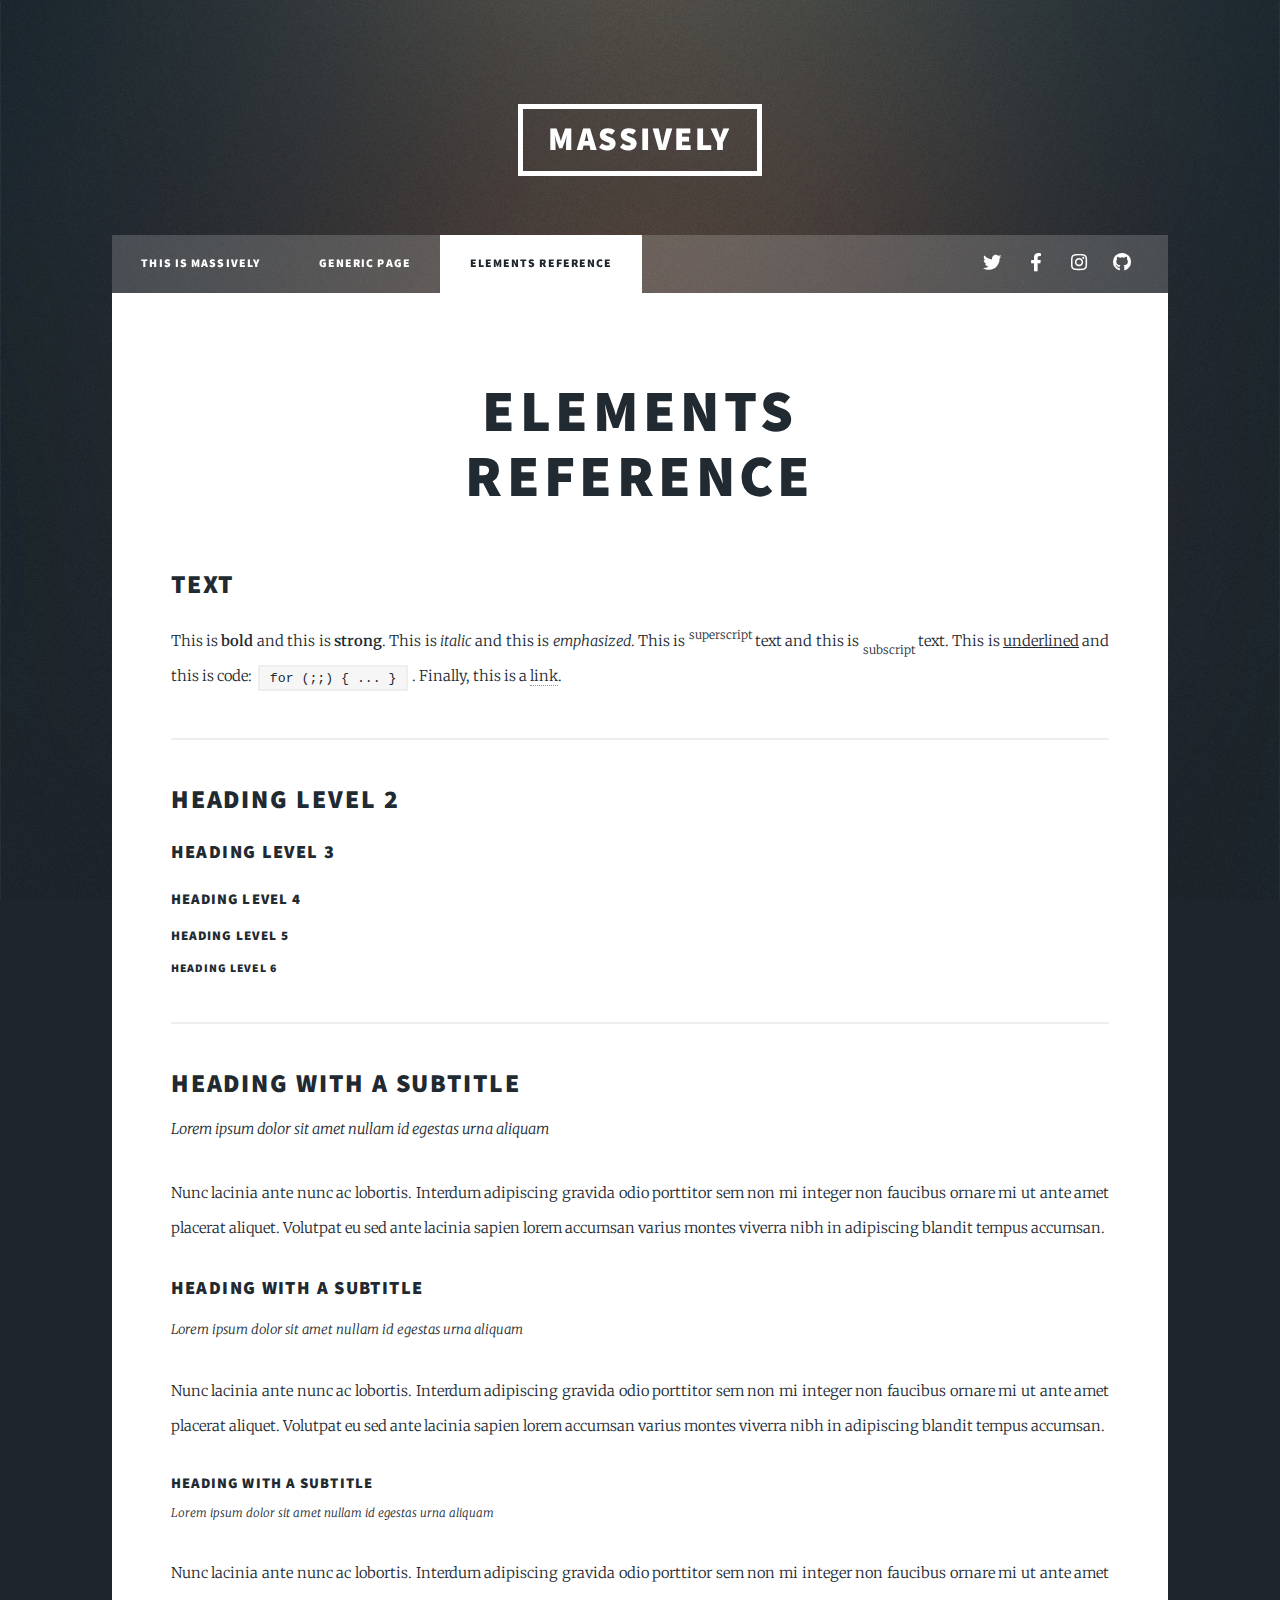
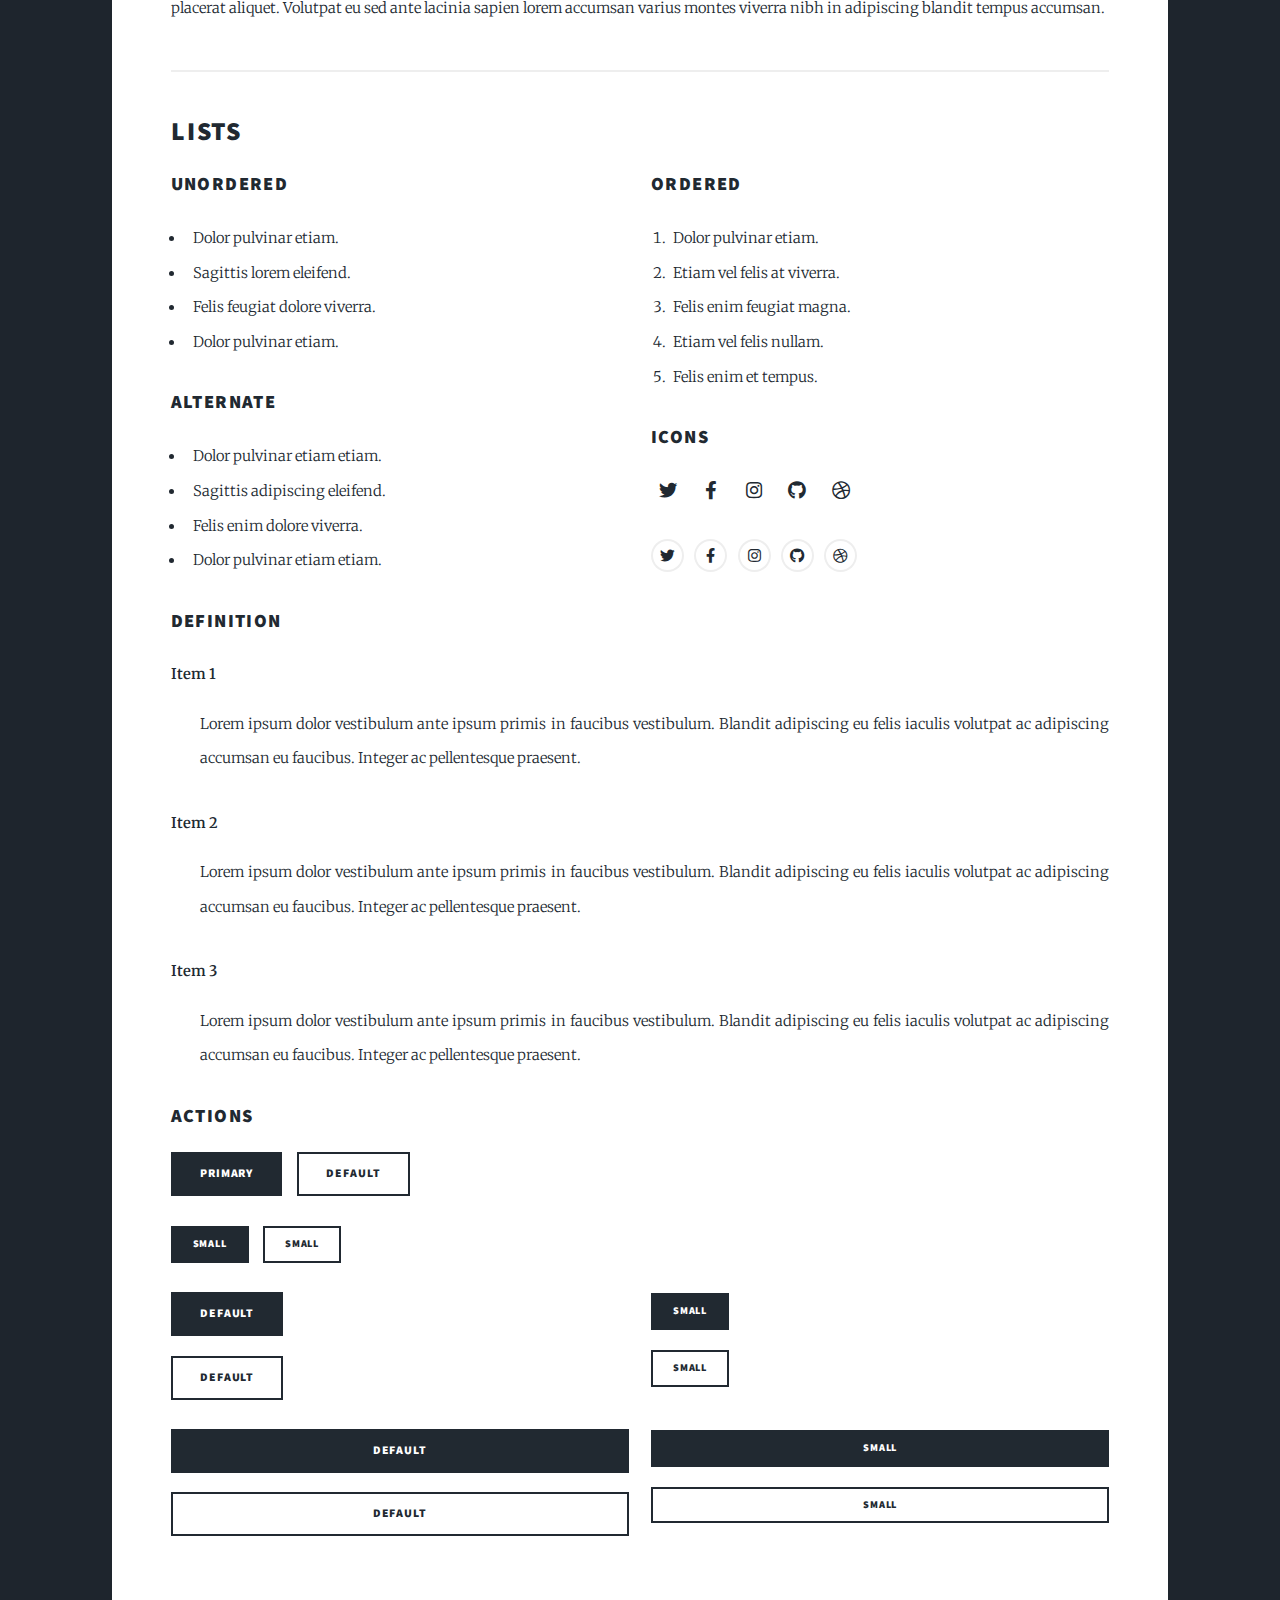
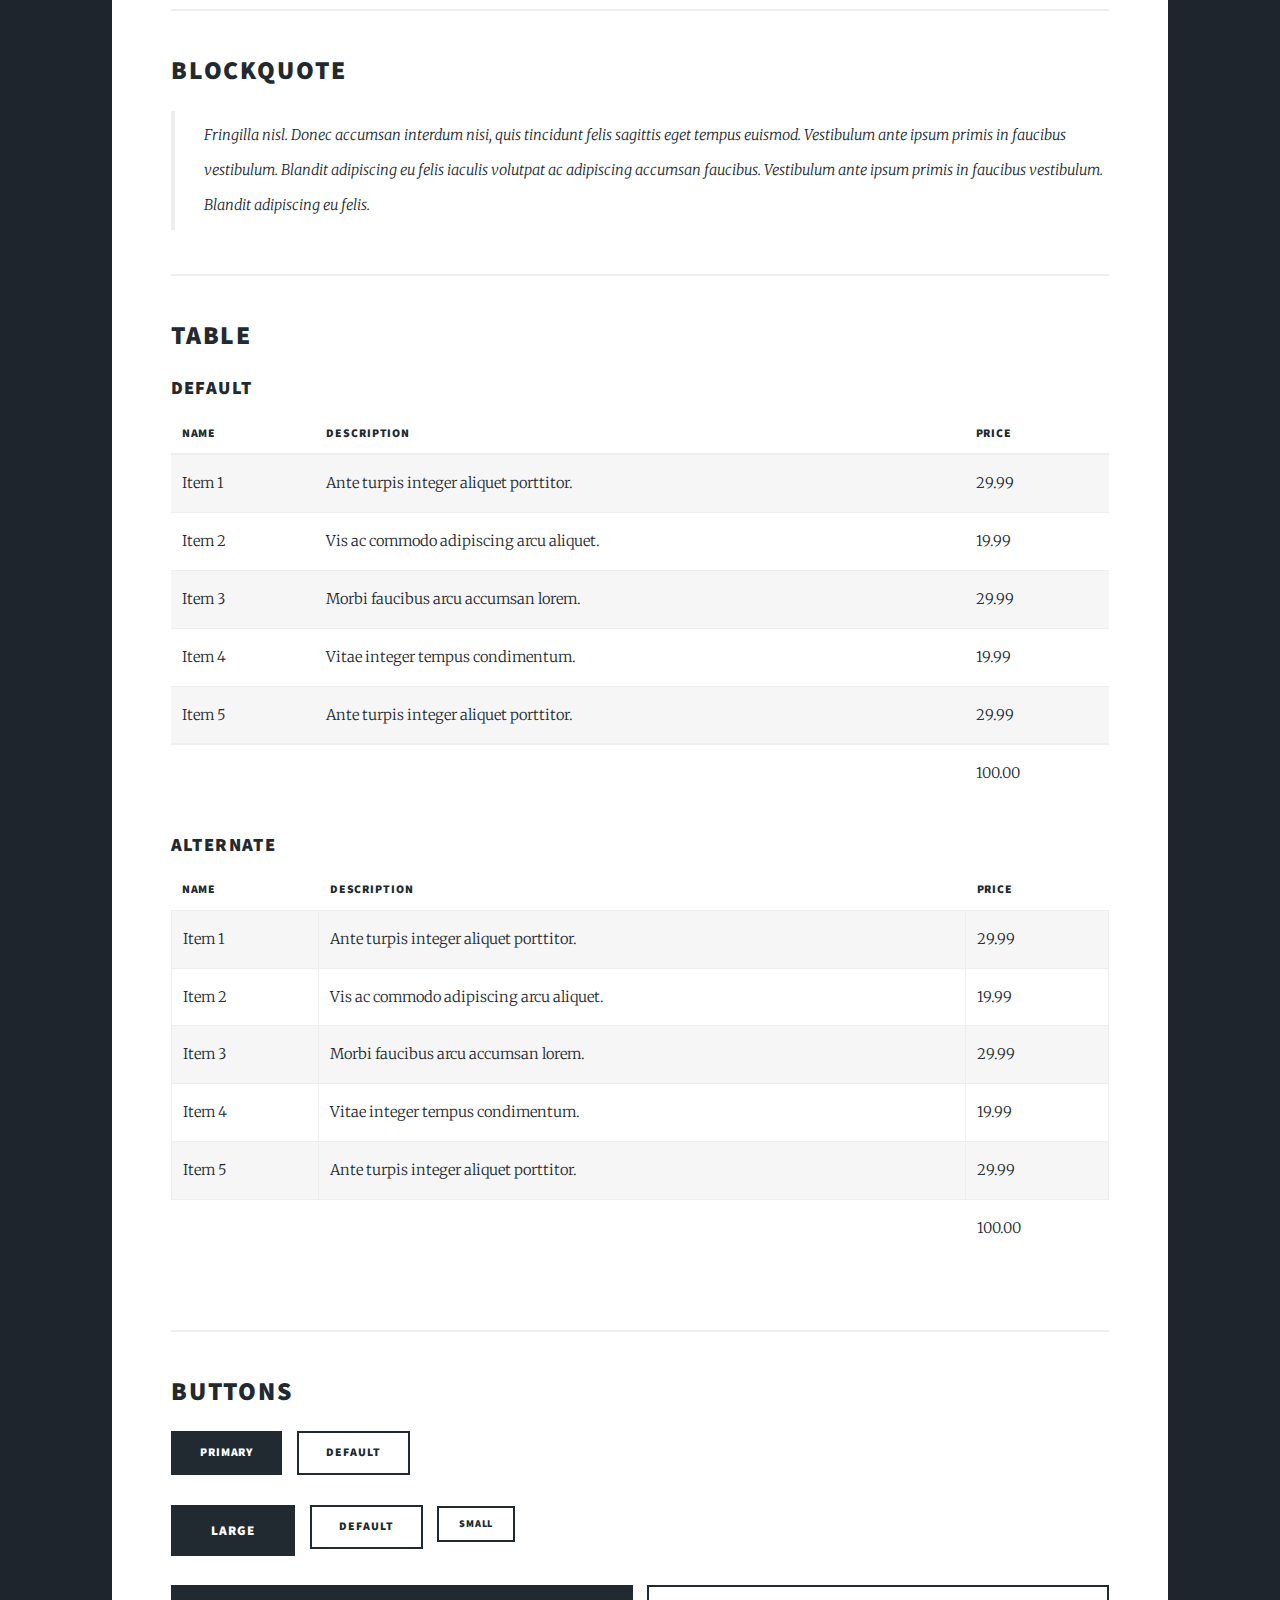
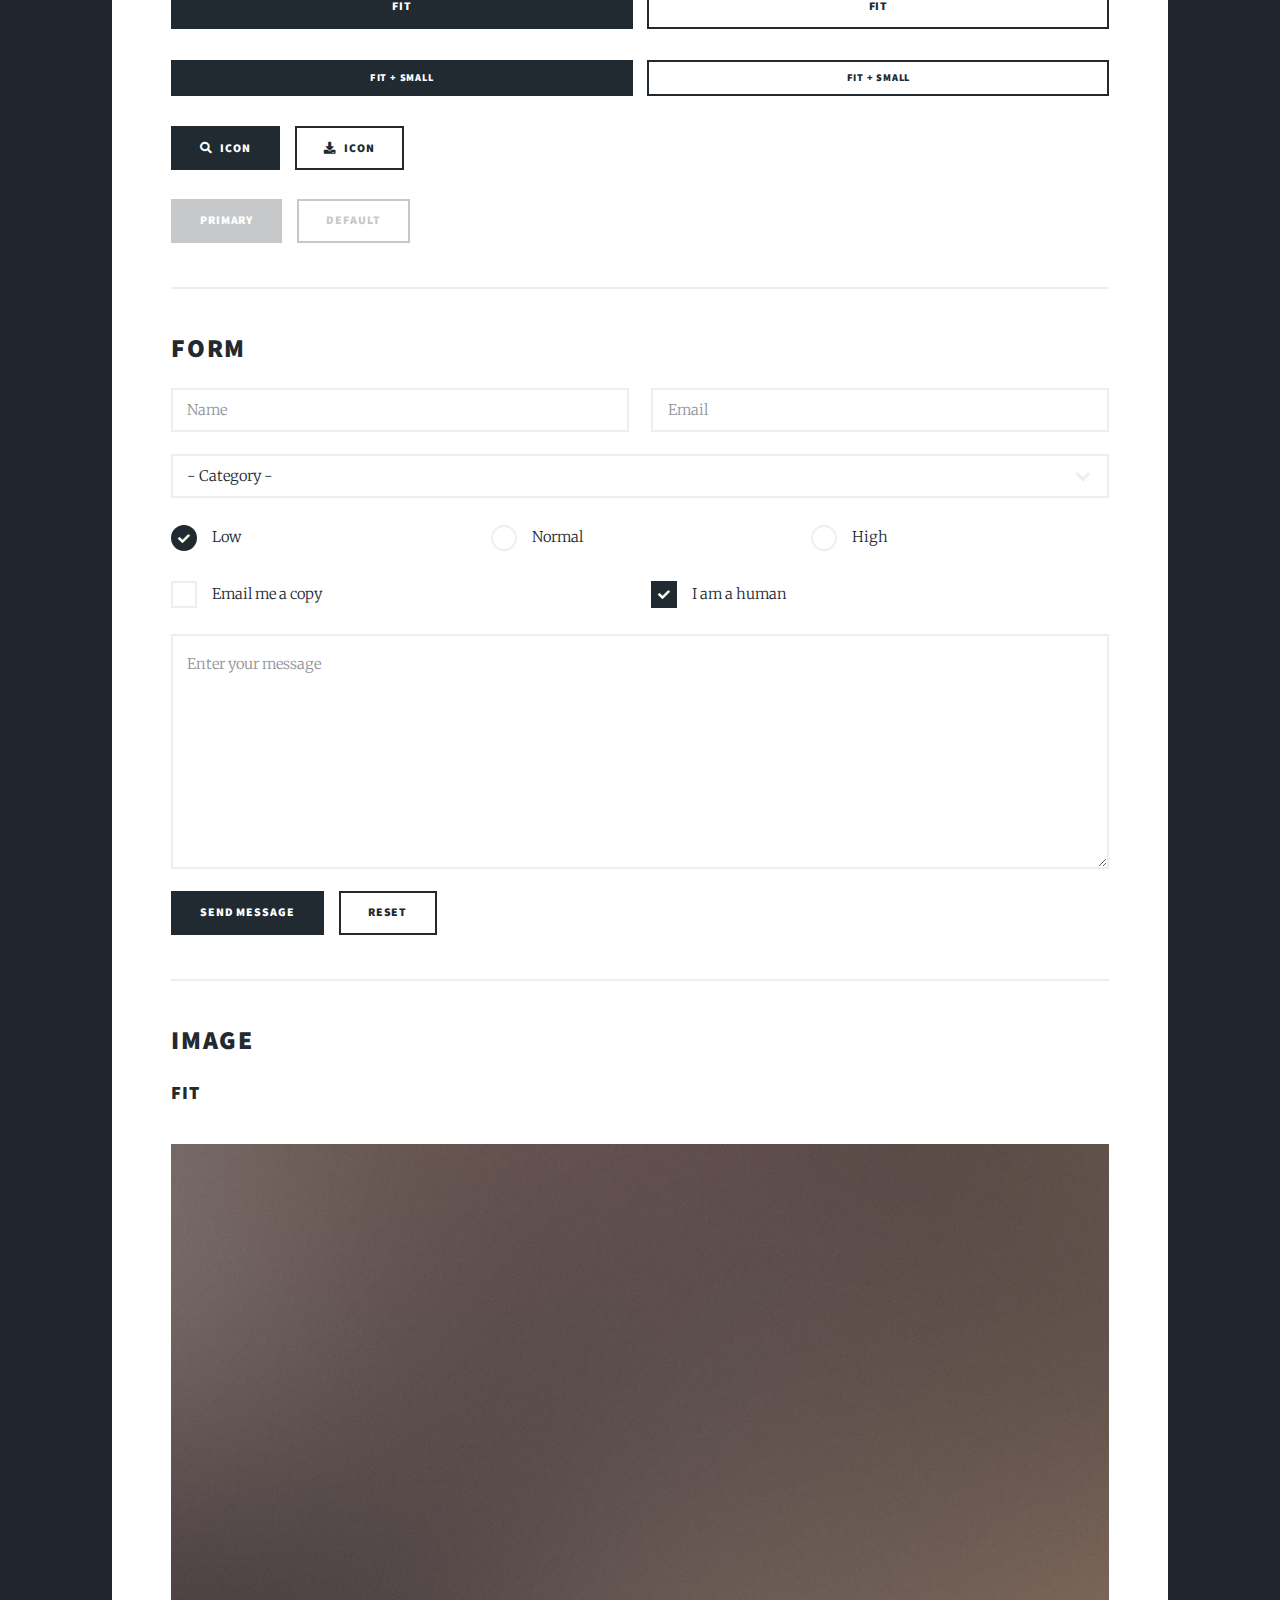
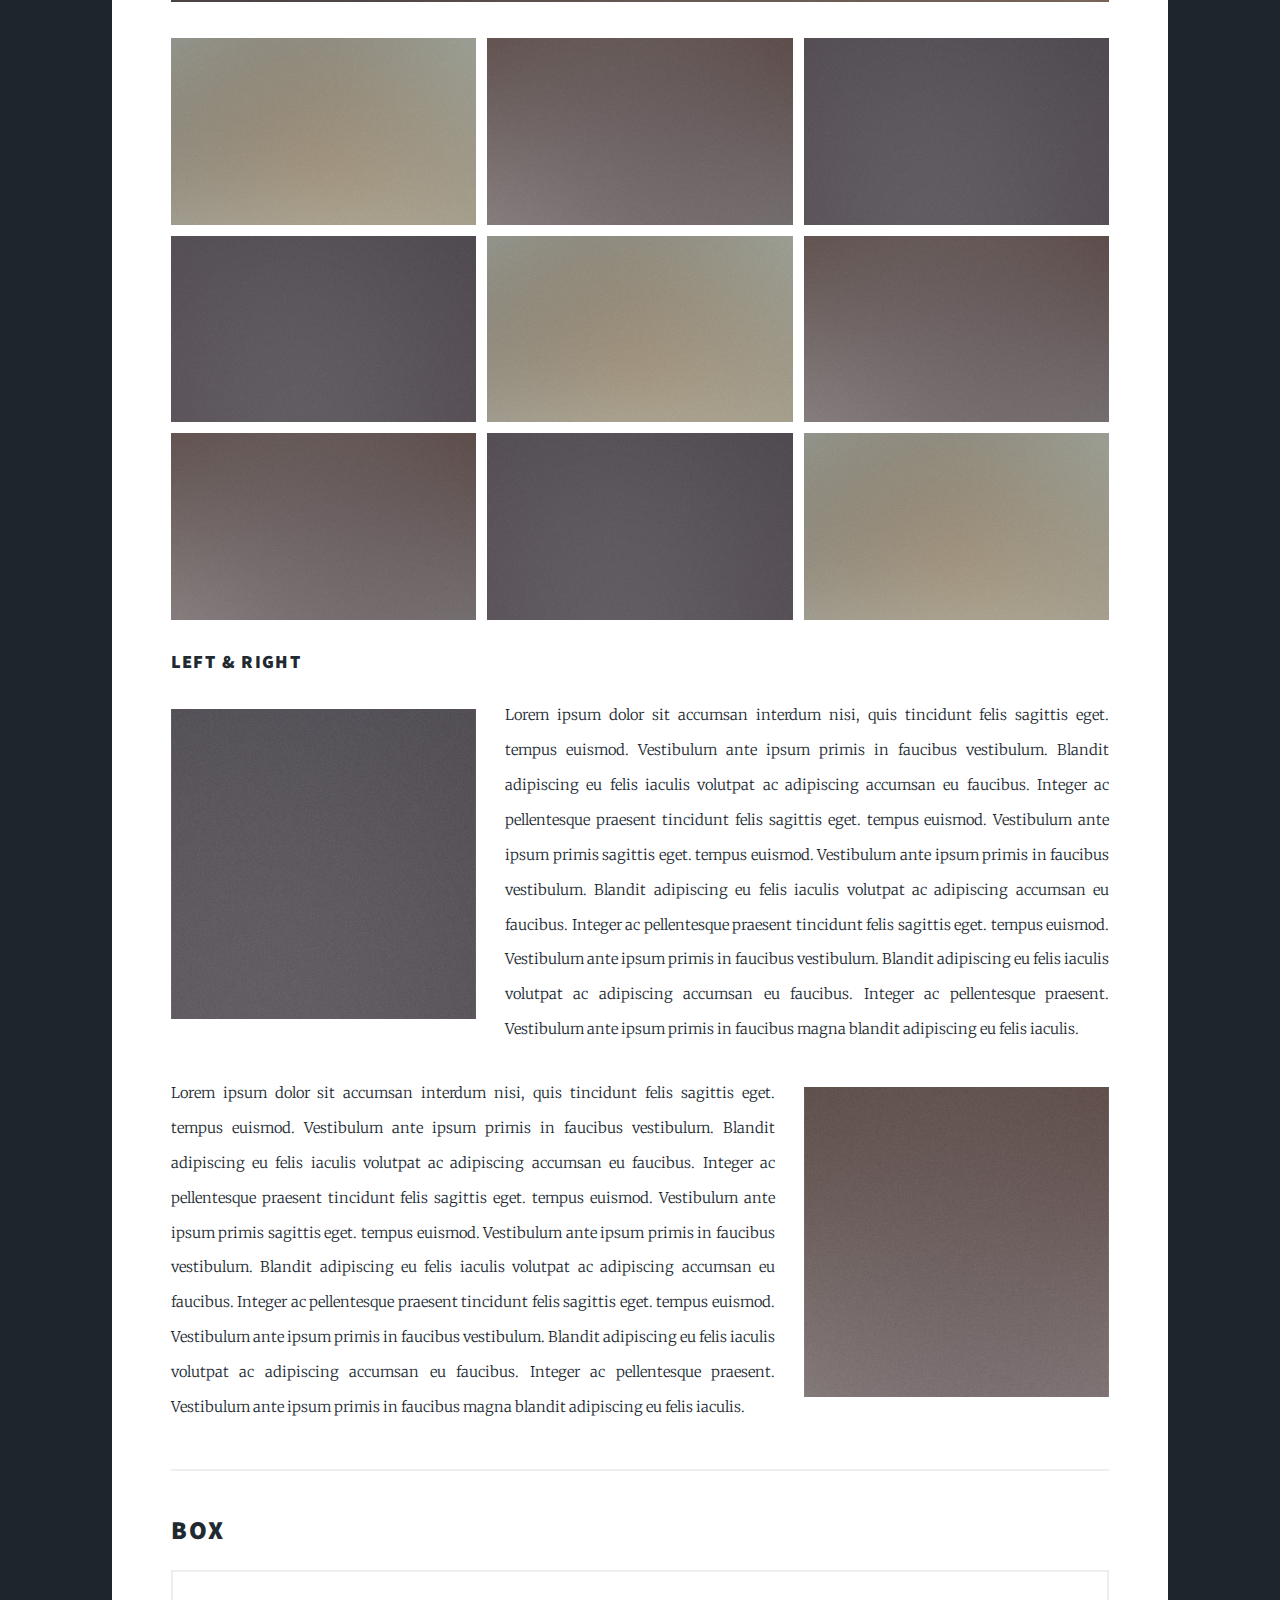
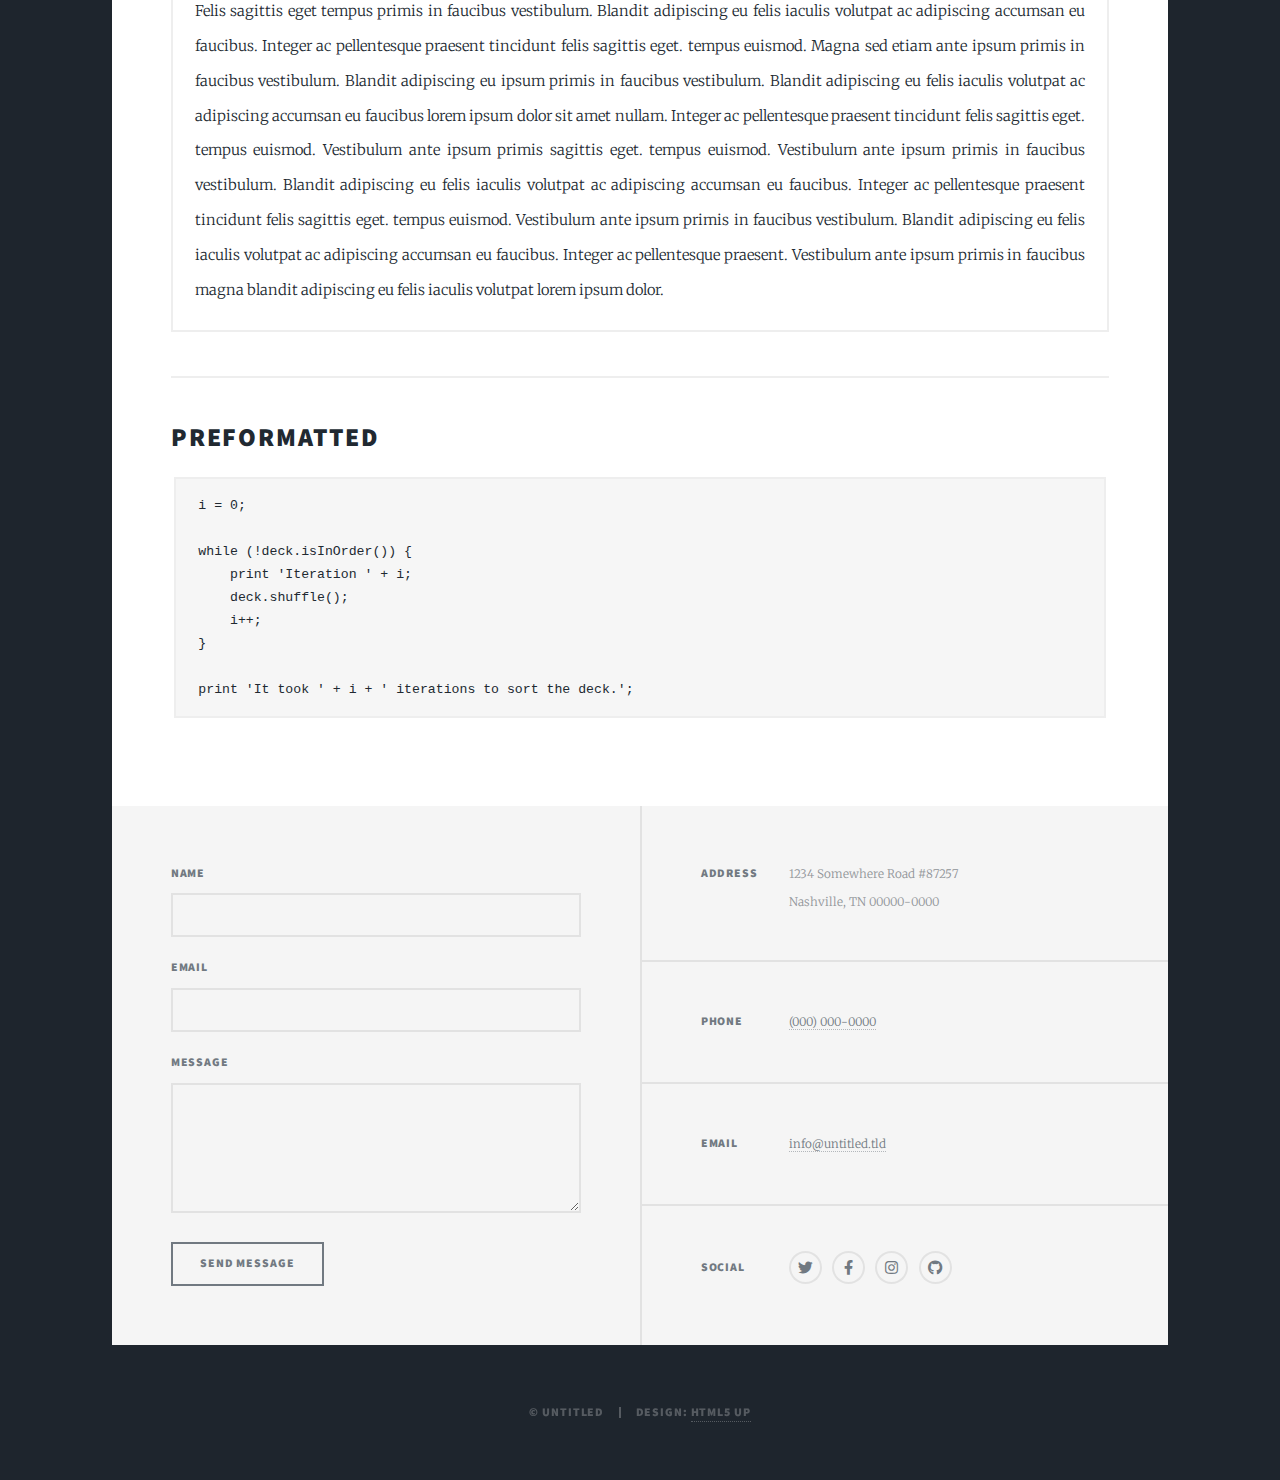
==== elements.html @ d86fb815 "Add files via upload" ====
<!DOCTYPE HTML>
<!--
	Massively by HTML5 UP
	html5up.net | @ajlkn
	Free for personal and commercial use under the CCA 3.0 license (html5up.net/license)
-->
<html>
	<head>
		<title>Elements Reference - Massively by HTML5 UP</title>
		<meta charset="utf-8" />
		<meta name="viewport" content="width=device-width, initial-scale=1, user-scalable=no" />
		<link rel="stylesheet" href="assets/css/main.css" />
		<noscript><link rel="stylesheet" href="assets/css/noscript.css" /></noscript>
	</head>
	<body class="is-preload">

		<!-- Wrapper -->
			<div id="wrapper">

				<!-- Header -->
					<header id="header">
						<a href="index.html" class="logo">Massively</a>
					</header>

				<!-- Nav -->
					<nav id="nav">
						<ul class="links">
							<li><a href="index.html">This is Massively</a></li>
							<li><a href="generic.html">Generic Page</a></li>
							<li class="active"><a href="elements.html">Elements Reference</a></li>
						</ul>
						<ul class="icons">
							<li><a href="#" class="icon brands fa-twitter"><span class="label">Twitter</span></a></li>
							<li><a href="#" class="icon brands fa-facebook-f"><span class="label">Facebook</span></a></li>
							<li><a href="#" class="icon brands fa-instagram"><span class="label">Instagram</span></a></li>
							<li><a href="#" class="icon brands fa-github"><span class="label">GitHub</span></a></li>
						</ul>
					</nav>

				<!-- Main -->
					<div id="main">

						<!-- Post -->
							<section class="post">
								<header class="major">
									<h1>Elements<br />
									Reference</h1>
								</header>

								<!-- Text stuff -->
									<h2>Text</h2>
									<p>This is <b>bold</b> and this is <strong>strong</strong>. This is <i>italic</i> and this is <em>emphasized</em>.
									This is <sup>superscript</sup> text and this is <sub>subscript</sub> text.
									This is <u>underlined</u> and this is code: <code>for (;;) { ... }</code>.
									Finally, this is a <a href="#">link</a>.</p>
									<hr />
									<h2>Heading Level 2</h2>
									<h3>Heading Level 3</h3>
									<h4>Heading Level 4</h4>
									<h5>Heading Level 5</h5>
									<h6>Heading Level 6</h6>
									<hr />
									<header>
										<h2>Heading with a Subtitle</h2>
										<p>Lorem ipsum dolor sit amet nullam id egestas urna aliquam</p>
									</header>
									<p>Nunc lacinia ante nunc ac lobortis. Interdum adipiscing gravida odio porttitor sem non mi integer non faucibus ornare mi ut ante amet placerat aliquet. Volutpat eu sed ante lacinia sapien lorem accumsan varius montes viverra nibh in adipiscing blandit tempus accumsan.</p>
									<header>
										<h3>Heading with a Subtitle</h3>
										<p>Lorem ipsum dolor sit amet nullam id egestas urna aliquam</p>
									</header>
									<p>Nunc lacinia ante nunc ac lobortis. Interdum adipiscing gravida odio porttitor sem non mi integer non faucibus ornare mi ut ante amet placerat aliquet. Volutpat eu sed ante lacinia sapien lorem accumsan varius montes viverra nibh in adipiscing blandit tempus accumsan.</p>
									<header>
										<h4>Heading with a Subtitle</h4>
										<p>Lorem ipsum dolor sit amet nullam id egestas urna aliquam</p>
									</header>
									<p>Nunc lacinia ante nunc ac lobortis. Interdum adipiscing gravida odio porttitor sem non mi integer non faucibus ornare mi ut ante amet placerat aliquet. Volutpat eu sed ante lacinia sapien lorem accumsan varius montes viverra nibh in adipiscing blandit tempus accumsan.</p>

									<hr />

								<!-- Lists -->
									<h2>Lists</h2>
									<div class="row">
										<div class="col-6 col-12-small">

											<h3>Unordered</h3>
											<ul>
												<li>Dolor pulvinar etiam.</li>
												<li>Sagittis lorem eleifend.</li>
												<li>Felis feugiat dolore viverra.</li>
												<li>Dolor pulvinar etiam.</li>
											</ul>

											<h3>Alternate</h3>
											<ul class="alt">
												<li>Dolor pulvinar etiam etiam.</li>
												<li>Sagittis adipiscing eleifend.</li>
												<li>Felis enim dolore viverra.</li>
												<li>Dolor pulvinar etiam etiam.</li>
											</ul>

										</div>
										<div class="col-6 col-12-small">

											<h3>Ordered</h3>
											<ol>
												<li>Dolor pulvinar etiam.</li>
												<li>Etiam vel felis at viverra.</li>
												<li>Felis enim feugiat magna.</li>
												<li>Etiam vel felis nullam.</li>
												<li>Felis enim et tempus.</li>
											</ol>

											<h3>Icons</h3>
											<ul class="icons">
												<li><a href="#" class="icon brands fa-twitter"><span class="label">Twitter</span></a></li>
												<li><a href="#" class="icon brands fa-facebook-f"><span class="label">Facebook</span></a></li>
												<li><a href="#" class="icon brands fa-instagram"><span class="label">Instagram</span></a></li>
												<li><a href="#" class="icon brands fa-github"><span class="label">Github</span></a></li>
												<li><a href="#" class="icon brands fa-dribbble"><span class="label">Dribbble</span></a></li>
											</ul>
											<ul class="icons alt">
												<li><a href="#" class="icon brands alt fa-twitter"><span class="label">Twitter</span></a></li>
												<li><a href="#" class="icon brands alt fa-facebook-f"><span class="label">Facebook</span></a></li>
												<li><a href="#" class="icon brands alt fa-instagram"><span class="label">Instagram</span></a></li>
												<li><a href="#" class="icon brands alt fa-github"><span class="label">Github</span></a></li>
												<li><a href="#" class="icon brands alt fa-dribbble"><span class="label">Dribbble</span></a></li>
											</ul>

										</div>
									</div>
									<h3>Definition</h3>
									<dl>
										<dt>Item 1</dt>
										<dd>
											<p>Lorem ipsum dolor vestibulum ante ipsum primis in faucibus vestibulum. Blandit adipiscing eu felis iaculis volutpat ac adipiscing accumsan eu faucibus. Integer ac pellentesque praesent.</p>
										</dd>
										<dt>Item 2</dt>
										<dd>
											<p>Lorem ipsum dolor vestibulum ante ipsum primis in faucibus vestibulum. Blandit adipiscing eu felis iaculis volutpat ac adipiscing accumsan eu faucibus. Integer ac pellentesque praesent.</p>
										</dd>
										<dt>Item 3</dt>
										<dd>
											<p>Lorem ipsum dolor vestibulum ante ipsum primis in faucibus vestibulum. Blandit adipiscing eu felis iaculis volutpat ac adipiscing accumsan eu faucibus. Integer ac pellentesque praesent.</p>
										</dd>
									</dl>

									<h3>Actions</h3>
									<ul class="actions">
										<li><a href="#" class="button primary">Primary</a></li>
										<li><a href="#" class="button">Default</a></li>
									</ul>
									<ul class="actions small">
										<li><a href="#" class="button primary small">Small</a></li>
										<li><a href="#" class="button small">Small</a></li>
									</ul>
									<div class="row">
										<div class="col-6 col-12-small">
											<ul class="actions stacked">
												<li><a href="#" class="button primary">Default</a></li>
												<li><a href="#" class="button">Default</a></li>
											</ul>
										</div>
										<div class="col-6 col-12-small">
											<ul class="actions stacked">
												<li><a href="#" class="button primary small">Small</a></li>
												<li><a href="#" class="button small">Small</a></li>
											</ul>
										</div>
									</div>
									<div class="row">
										<div class="col-6 col-12-small">
											<ul class="actions stacked">
												<li><a href="#" class="button primary fit">Default</a></li>
												<li><a href="#" class="button fit">Default</a></li>
											</ul>
										</div>
										<div class="col-6 col-12-small">
											<ul class="actions stacked">
												<li><a href="#" class="button primary small fit">Small</a></li>
												<li><a href="#" class="button small fit">Small</a></li>
											</ul>
										</div>
									</div>

									<hr />

								<!-- Blockquote -->
									<h2>Blockquote</h2>
									<blockquote>Fringilla nisl. Donec accumsan interdum nisi, quis tincidunt felis sagittis eget tempus euismod. Vestibulum ante ipsum primis in faucibus vestibulum. Blandit adipiscing eu felis iaculis volutpat ac adipiscing accumsan faucibus. Vestibulum ante ipsum primis in faucibus vestibulum. Blandit adipiscing eu felis.</blockquote>

									<hr />

								<!-- Table -->
									<h2>Table</h2>

									<h3>Default</h3>
									<div class="table-wrapper">
										<table>
											<thead>
												<tr>
													<th>Name</th>
													<th>Description</th>
													<th>Price</th>
												</tr>
											</thead>
											<tbody>
												<tr>
													<td>Item 1</td>
													<td>Ante turpis integer aliquet porttitor.</td>
													<td>29.99</td>
												</tr>
												<tr>
													<td>Item 2</td>
													<td>Vis ac commodo adipiscing arcu aliquet.</td>
													<td>19.99</td>
												</tr>
												<tr>
													<td>Item 3</td>
													<td> Morbi faucibus arcu accumsan lorem.</td>
													<td>29.99</td>
												</tr>
												<tr>
													<td>Item 4</td>
													<td>Vitae integer tempus condimentum.</td>
													<td>19.99</td>
												</tr>
												<tr>
													<td>Item 5</td>
													<td>Ante turpis integer aliquet porttitor.</td>
													<td>29.99</td>
												</tr>
											</tbody>
											<tfoot>
												<tr>
													<td colspan="2"></td>
													<td>100.00</td>
												</tr>
											</tfoot>
										</table>
									</div>

									<h3>Alternate</h3>
									<div class="table-wrapper">
										<table class="alt">
											<thead>
												<tr>
													<th>Name</th>
													<th>Description</th>
													<th>Price</th>
												</tr>
											</thead>
											<tbody>
												<tr>
													<td>Item 1</td>
													<td>Ante turpis integer aliquet porttitor.</td>
													<td>29.99</td>
												</tr>
												<tr>
													<td>Item 2</td>
													<td>Vis ac commodo adipiscing arcu aliquet.</td>
													<td>19.99</td>
												</tr>
												<tr>
													<td>Item 3</td>
													<td> Morbi faucibus arcu accumsan lorem.</td>
													<td>29.99</td>
												</tr>
												<tr>
													<td>Item 4</td>
													<td>Vitae integer tempus condimentum.</td>
													<td>19.99</td>
												</tr>
												<tr>
													<td>Item 5</td>
													<td>Ante turpis integer aliquet porttitor.</td>
													<td>29.99</td>
												</tr>
											</tbody>
											<tfoot>
												<tr>
													<td colspan="2"></td>
													<td>100.00</td>
												</tr>
											</tfoot>
										</table>
									</div>

									<hr />

								<!-- Buttons -->
									<h2>Buttons</h2>
									<ul class="actions">
										<li><a href="#" class="button primary">Primary</a></li>
										<li><a href="#" class="button">Default</a></li>
									</ul>
									<ul class="actions">
										<li><a href="#" class="button primary large">Large</a></li>
										<li><a href="#" class="button">Default</a></li>
										<li><a href="#" class="button small">Small</a></li>
									</ul>
									<ul class="actions fit">
										<li><a href="#" class="button primary fit">Fit</a></li>
										<li><a href="#" class="button fit">Fit</a></li>
									</ul>
									<ul class="actions fit small">
										<li><a href="#" class="button primary fit small">Fit + Small</a></li>
										<li><a href="#" class="button fit small">Fit + Small</a></li>
									</ul>
									<ul class="actions">
										<li><a href="#" class="button primary icon solid fa-search">Icon</a></li>
										<li><a href="#" class="button icon solid fa-download">Icon</a></li>
									</ul>
									<ul class="actions">
										<li><span class="button primary disabled">Primary</span></li>
										<li><span class="button disabled">Default</span></li>
									</ul>

									<hr />

								<!-- Form -->
									<h2>Form</h2>

									<form method="post" action="#">
										<div class="row gtr-uniform">
											<div class="col-6 col-12-xsmall">
												<input type="text" name="demo-name" id="demo-name" value="" placeholder="Name" />
											</div>
											<div class="col-6 col-12-xsmall">
												<input type="email" name="demo-email" id="demo-email" value="" placeholder="Email" />
											</div>
											<!-- Break -->
											<div class="col-12">
												<select name="demo-category" id="demo-category">
													<option value="">- Category -</option>
													<option value="1">Manufacturing</option>
													<option value="1">Shipping</option>
													<option value="1">Administration</option>
													<option value="1">Human Resources</option>
												</select>
											</div>
											<!-- Break -->
											<div class="col-4 col-12-small">
												<input type="radio" id="demo-priority-low" name="demo-priority" checked>
												<label for="demo-priority-low">Low</label>
											</div>
											<div class="col-4 col-12-small">
												<input type="radio" id="demo-priority-normal" name="demo-priority">
												<label for="demo-priority-normal">Normal</label>
											</div>
											<div class="col-4 col-12-small">
												<input type="radio" id="demo-priority-high" name="demo-priority">
												<label for="demo-priority-high">High</label>
											</div>
											<!-- Break -->
											<div class="col-6 col-12-small">
												<input type="checkbox" id="demo-copy" name="demo-copy">
												<label for="demo-copy">Email me a copy</label>
											</div>
											<div class="col-6 col-12-small">
												<input type="checkbox" id="demo-human" name="demo-human" checked>
												<label for="demo-human">I am a human</label>
											</div>
											<!-- Break -->
											<div class="col-12">
												<textarea name="demo-message" id="demo-message" placeholder="Enter your message" rows="6"></textarea>
											</div>
											<!-- Break -->
											<div class="col-12">
												<ul class="actions">
													<li><input type="submit" value="Send Message" class="primary" /></li>
													<li><input type="reset" value="Reset" /></li>
												</ul>
											</div>
										</div>
									</form>

									<hr />

								<!-- Image -->
									<h2>Image</h2>

									<h3>Fit</h3>
									<span class="image fit"><img src="images/pic01.jpg" alt="" /></span>
									<div class="box alt">
										<div class="row gtr-50 gtr-uniform">
											<div class="col-4"><span class="image fit"><img src="images/pic02.jpg" alt="" /></span></div>
											<div class="col-4"><span class="image fit"><img src="images/pic03.jpg" alt="" /></span></div>
											<div class="col-4"><span class="image fit"><img src="images/pic04.jpg" alt="" /></span></div>
											<!-- Break -->
											<div class="col-4"><span class="image fit"><img src="images/pic04.jpg" alt="" /></span></div>
											<div class="col-4"><span class="image fit"><img src="images/pic02.jpg" alt="" /></span></div>
											<div class="col-4"><span class="image fit"><img src="images/pic03.jpg" alt="" /></span></div>
											<!-- Break -->
											<div class="col-4"><span class="image fit"><img src="images/pic03.jpg" alt="" /></span></div>
											<div class="col-4"><span class="image fit"><img src="images/pic04.jpg" alt="" /></span></div>
											<div class="col-4"><span class="image fit"><img src="images/pic02.jpg" alt="" /></span></div>
										</div>
									</div>

									<h3>Left &amp; Right</h3>
									<p><span class="image left"><img src="images/pic08.jpg" alt="" /></span>Lorem ipsum dolor sit accumsan interdum nisi, quis tincidunt felis sagittis eget. tempus euismod. Vestibulum ante ipsum primis in faucibus vestibulum. Blandit adipiscing eu felis iaculis volutpat ac adipiscing accumsan eu faucibus. Integer ac pellentesque praesent tincidunt felis sagittis eget. tempus euismod. Vestibulum ante ipsum primis sagittis eget. tempus euismod. Vestibulum ante ipsum primis in faucibus vestibulum. Blandit adipiscing eu felis iaculis volutpat ac adipiscing accumsan eu faucibus. Integer ac pellentesque praesent tincidunt felis sagittis eget. tempus euismod. Vestibulum ante ipsum primis in faucibus vestibulum. Blandit adipiscing eu felis iaculis volutpat ac adipiscing accumsan eu faucibus. Integer ac pellentesque praesent. Vestibulum ante ipsum primis in faucibus magna blandit adipiscing eu felis iaculis.</p>
									<p><span class="image right"><img src="images/pic09.jpg" alt="" /></span>Lorem ipsum dolor sit accumsan interdum nisi, quis tincidunt felis sagittis eget. tempus euismod. Vestibulum ante ipsum primis in faucibus vestibulum. Blandit adipiscing eu felis iaculis volutpat ac adipiscing accumsan eu faucibus. Integer ac pellentesque praesent tincidunt felis sagittis eget. tempus euismod. Vestibulum ante ipsum primis sagittis eget. tempus euismod. Vestibulum ante ipsum primis in faucibus vestibulum. Blandit adipiscing eu felis iaculis volutpat ac adipiscing accumsan eu faucibus. Integer ac pellentesque praesent tincidunt felis sagittis eget. tempus euismod. Vestibulum ante ipsum primis in faucibus vestibulum. Blandit adipiscing eu felis iaculis volutpat ac adipiscing accumsan eu faucibus. Integer ac pellentesque praesent. Vestibulum ante ipsum primis in faucibus magna blandit adipiscing eu felis iaculis.</p>

									<hr />

								<!-- Box -->
									<h2>Box</h2>
									<div class="box">
										<p>Felis sagittis eget tempus primis in faucibus vestibulum. Blandit adipiscing eu felis iaculis volutpat ac adipiscing accumsan eu faucibus. Integer ac pellentesque praesent tincidunt felis sagittis eget. tempus euismod. Magna sed etiam ante ipsum primis in faucibus vestibulum. Blandit adipiscing eu ipsum primis in faucibus vestibulum. Blandit adipiscing eu felis iaculis volutpat ac adipiscing accumsan eu faucibus lorem ipsum dolor sit amet nullam. Integer ac pellentesque praesent tincidunt felis sagittis eget. tempus euismod. Vestibulum ante ipsum primis sagittis eget. tempus euismod. Vestibulum ante ipsum primis in faucibus vestibulum. Blandit adipiscing eu felis iaculis volutpat ac adipiscing accumsan eu faucibus. Integer ac pellentesque praesent tincidunt felis sagittis eget. tempus euismod. Vestibulum ante ipsum primis in faucibus vestibulum. Blandit adipiscing eu felis iaculis volutpat ac adipiscing accumsan eu faucibus. Integer ac pellentesque praesent. Vestibulum ante ipsum primis in faucibus magna blandit adipiscing eu felis iaculis volutpat lorem ipsum dolor.</p>
									</div>

									<hr />

								<!-- Preformatted Code -->
									<h2>Preformatted</h2>
									<pre><code>i = 0;

while (!deck.isInOrder()) {
    print 'Iteration ' + i;
    deck.shuffle();
    i++;
}

print 'It took ' + i + ' iterations to sort the deck.';
</code></pre>

							</section>

					</div>

				<!-- Footer -->
					<footer id="footer">
						<section>
							<form method="post" action="#">
								<div class="fields">
									<div class="field">
										<label for="name">Name</label>
										<input type="text" name="name" id="name" />
									</div>
									<div class="field">
										<label for="email">Email</label>
										<input type="text" name="email" id="email" />
									</div>
									<div class="field">
										<label for="message">Message</label>
										<textarea name="message" id="message" rows="3"></textarea>
									</div>
								</div>
								<ul class="actions">
									<li><input type="submit" value="Send Message" /></li>
								</ul>
							</form>
						</section>
						<section class="split contact">
							<section class="alt">
								<h3>Address</h3>
								<p>1234 Somewhere Road #87257<br />
								Nashville, TN 00000-0000</p>
							</section>
							<section>
								<h3>Phone</h3>
								<p><a href="#">(000) 000-0000</a></p>
							</section>
							<section>
								<h3>Email</h3>
								<p><a href="#">info@untitled.tld</a></p>
							</section>
							<section>
								<h3>Social</h3>
								<ul class="icons alt">
									<li><a href="#" class="icon brands alt fa-twitter"><span class="label">Twitter</span></a></li>
									<li><a href="#" class="icon brands alt fa-facebook-f"><span class="label">Facebook</span></a></li>
									<li><a href="#" class="icon brands alt fa-instagram"><span class="label">Instagram</span></a></li>
									<li><a href="#" class="icon brands alt fa-github"><span class="label">GitHub</span></a></li>
								</ul>
							</section>
						</section>
					</footer>

				<!-- Copyright -->
					<div id="copyright">
						<ul><li>&copy; Untitled</li><li>Design: <a href="https://html5up.net">HTML5 UP</a></li></ul>
					</div>

			</div>

		<!-- Scripts -->
			<script src="assets/js/jquery.min.js"></script>
			<script src="assets/js/jquery.scrollex.min.js"></script>
			<script src="assets/js/jquery.scrolly.min.js"></script>
			<script src="assets/js/browser.min.js"></script>
			<script src="assets/js/breakpoints.min.js"></script>
			<script src="assets/js/util.js"></script>
			<script src="assets/js/main.js"></script>

	</body>
</html>
---- assets/css/main.css ----
@import url(fontawesome-all.min.css);
@import url("https://fonts.googleapis.com/css?family=Merriweather:300,700,300italic,700italic|Source+Sans+Pro:900");

/*
	Massively by HTML5 UP
	html5up.net | @ajlkn
	Free for personal and commercial use under the CCA 3.0 license (html5up.net/license)
*/

html, body, div, span, applet, object,
iframe, h1, h2, h3, h4, h5, h6, p, blockquote,
pre, a, abbr, acronym, address, big, cite,
code, del, dfn, em, img, ins, kbd, q, s, samp,
small, strike, strong, sub, sup, tt, var, b,
u, i, center, dl, dt, dd, ol, ul, li, fieldset,
form, label, legend, table, caption, tbody,
tfoot, thead, tr, th, td, article, aside,
canvas, details, embed, figure, figcaption,
footer, header, hgroup, menu, nav, output, ruby,
section, summary, time, mark, audio, video {
	margin: 0;
	padding: 0;
	border: 0;
	font-size: 100%;
	font: inherit;
	vertical-align: baseline;}

article, aside, details, figcaption, figure,
footer, header, hgroup, menu, nav, section {
	display: block;}

body {
	line-height: 1;
}

ol, ul {
	list-style: none;
}

blockquote, q {
	quotes: none;
}

	blockquote:before, blockquote:after, q:before, q:after {
		content: '';
		content: none;
	}

table {
	border-collapse: collapse;
	border-spacing: 0;
}

body {
	-webkit-text-size-adjust: none;
}

mark {
	background-color: transparent;
	color: inherit;
}

input::-moz-focus-inner {
	border: 0;
	padding: 0;
}

input, select, textarea {
	-moz-appearance: none;
	-webkit-appearance: none;
	-ms-appearance: none;
	appearance: none;
}

/* Basic */

	@-ms-viewport {
		width: device-width;
	}

	body {
		-ms-overflow-style: scrollbar;
	}

	@media screen and (max-width: 480px) {

		html, body {
			min-width: 320px;
		}

	}

	html {
		box-sizing: border-box;
	}

	*, *:before, *:after {
		box-sizing: inherit;
	}

	body {
		background-color: #1e252d;
	}

		body.is-preload *, body.is-preload *:before, body.is-preload *:after {
			-moz-animation: none !important;
			-webkit-animation: none !important;
			-ms-animation: none !important;
			animation: none !important;
			-moz-transition: none !important;
			-webkit-transition: none !important;
			-ms-transition: none !important;
			transition: none !important;
		}

/* Type */

	html {
		font-size: 16pt;
	}

		@media screen and (max-width: 1680px) {

			html {
				font-size: 12pt;
			}

		}

		@media screen and (max-width: 1280px) {

			html {
				font-size: 11pt;
			}

		}

		@media screen and (max-width: 360px) {

			html {
				font-size: 10pt;
			}

		}

	body {
		color: #212931;
	}

	body, input, select, textarea {
		font-family: "Merriweather", Georgia, serif;
		font-weight: 300;
		font-size: 1rem;
		line-height: 2.375;
	}

	a {
		-moz-transition: color 0.2s ease-in-out, background-color 0.2s ease-in-out, border-color 0.2s ease-in-out, box-shadow 0.2s ease-in-out;
		-webkit-transition: color 0.2s ease-in-out, background-color 0.2s ease-in-out, border-color 0.2s ease-in-out, box-shadow 0.2s ease-in-out;
		-ms-transition: color 0.2s ease-in-out, background-color 0.2s ease-in-out, border-color 0.2s ease-in-out, box-shadow 0.2s ease-in-out;
		transition: color 0.2s ease-in-out, background-color 0.2s ease-in-out, border-color 0.2s ease-in-out, box-shadow 0.2s ease-in-out;
		border-bottom: dotted 1px;
		text-decoration: none;
	}

		a:hover {
			border-bottom-color: transparent;
		}

	strong, b {
		font-weight: 600;
	}

	em, i {
		font-style: italic;
	}

	p {
		text-align: justify;
		margin: 0 0 2rem 0;
	}

	h1, h2, h3, h4, h5, h6 {
		font-family: "Source Sans Pro", Helvetica, sans-serif;
		font-weight: 900;
		line-height: 1.5;
		letter-spacing: 0.075em;
		text-transform: uppercase;
		margin: 0 0 1rem 0;
	}

		h1 a, h2 a, h3 a, h4 a, h5 a, h6 a {
			border-bottom: 0;
			color: inherit;
			text-decoration: none;
		}

	h1 {
		font-size: 4rem;
		line-height: 1.1;
		margin: 0 0 2rem 0;
	}

	h2 {
		font-size: 1.75rem;
		line-height: 1.3;
		margin: 0 0 1.5rem 0;
	}

	h3 {
		font-size: 1.25rem;
		margin: 0 0 1.5rem 0;
	}

	h4 {
		font-size: 1rem;
	}

	h5 {
		font-size: 0.9rem;
	}

	h6 {
		font-size: 0.8rem;
	}

	sub {
		font-size: 0.8rem;
		position: relative;
		top: 0.5rem;
	}

	sup {
		font-size: 0.8rem;
		position: relative;
		top: -0.5rem;
	}

	blockquote {
		border-left: solid 4px;
		font-style: italic;
		margin: 0 0 2rem 0;
		padding: 0.5rem 0 0.5rem 2rem;
	}

	code {
		border: solid 2px;
		font-family: "Courier New", monospace;
		font-size: 0.9rem;
		margin: 0 0.25rem;
		padding: 0.25rem 0.65rem;
	}

	pre {
		-webkit-overflow-scrolling: touch;
		font-family: "Courier New", monospace;
		font-size: 0.9rem;
		margin: 0 0 2rem 0;
	}

		pre code {
			display: block;
			line-height: 1.75;
			padding: 1rem 1.5rem;
			overflow-x: auto;
		}

	hr {
		border: 0;
		border-bottom: solid 2px;
		margin: 3rem 0;
	}

		hr.major {
			margin: 5rem 0;
		}

	.align-left {
		text-align: left;
	}

	.align-center {
		text-align: center;
	}

	.align-right {
		text-align: right;
	}

	input, select, textarea {
		color: #212931;
	}

	a {
		color: #212931;
		border-bottom-color: rgba(33, 41, 49, 0.5);
	}

		a:hover {
			border-bottom-color: transparent;
			color: #18bfef !important;
		}

	strong, b {
		color: #212931;
	}

	h1, h2, h3, h4, h5, h6 {
		color: #212931;
	}

	blockquote {
		border-left-color: #eeeeee;
	}

	code {
		background: rgba(220, 220, 220, 0.25);
		border-color: #eeeeee;
	}

	hr {
		border-bottom-color: #eeeeee;
	}

/* Row */

	.row {
		display: flex;
		flex-wrap: wrap;
		box-sizing: border-box;
		align-items: stretch;
	}

		.row > * {
			box-sizing: border-box;
		}

		.row.gtr-uniform > * > :last-child {
			margin-bottom: 0;
		}

		.row.aln-left {
			justify-content: flex-start;
		}

		.row.aln-center {
			justify-content: center;
		}

		.row.aln-right {
			justify-content: flex-end;
		}

		.row.aln-top {
			align-items: flex-start;
		}

		.row.aln-middle {
			align-items: center;
		}

		.row.aln-bottom {
			align-items: flex-end;
		}

		.row > .imp {
			order: -1;
		}

		.row > .col-1 {
			width: 8.33333%;
		}

		.row > .off-1 {
			margin-left: 8.33333%;
		}

		.row > .col-2 {
			width: 16.66667%;
		}

		.row > .off-2 {
			margin-left: 16.66667%;
		}

		.row > .col-3 {
			width: 25%;
		}

		.row > .off-3 {
			margin-left: 25%;
		}

		.row > .col-4 {
			width: 33.33333%;
		}

		.row > .off-4 {
			margin-left: 33.33333%;
		}

		.row > .col-5 {
			width: 41.66667%;
		}

		.row > .off-5 {
			margin-left: 41.66667%;
		}

		.row > .col-6 {
			width: 50%;
		}

		.row > .off-6 {
			margin-left: 50%;
		}

		.row > .col-7 {
			width: 58.33333%;
		}

		.row > .off-7 {
			margin-left: 58.33333%;
		}

		.row > .col-8 {
			width: 66.66667%;
		}

		.row > .off-8 {
			margin-left: 66.66667%;
		}

		.row > .col-9 {
			width: 75%;
		}

		.row > .off-9 {
			margin-left: 75%;
		}

		.row > .col-10 {
			width: 83.33333%;
		}

		.row > .off-10 {
			margin-left: 83.33333%;
		}

		.row > .col-11 {
			width: 91.66667%;
		}

		.row > .off-11 {
			margin-left: 91.66667%;
		}

		.row > .col-12 {
			width: 100%;
		}

		.row > .off-12 {
			margin-left: 100%;
		}

		.row.gtr-0 {
			margin-top: 0;
			margin-left: 0rem;
		}

			.row.gtr-0 > * {
				padding: 0 0 0 0rem;
			}

			.row.gtr-0.gtr-uniform {
				margin-top: 0rem;
			}

				.row.gtr-0.gtr-uniform > * {
					padding-top: 0rem;
				}

		.row.gtr-25 {
			margin-top: 0;
			margin-left: -0.375rem;
		}

			.row.gtr-25 > * {
				padding: 0 0 0 0.375rem;
			}

			.row.gtr-25.gtr-uniform {
				margin-top: -0.375rem;
			}

				.row.gtr-25.gtr-uniform > * {
					padding-top: 0.375rem;
				}

		.row.gtr-50 {
			margin-top: 0;
			margin-left: -0.75rem;
		}

			.row.gtr-50 > * {
				padding: 0 0 0 0.75rem;
			}

			.row.gtr-50.gtr-uniform {
				margin-top: -0.75rem;
			}

				.row.gtr-50.gtr-uniform > * {
					padding-top: 0.75rem;
				}

		.row {
			margin-top: 0;
			margin-left: -1.5rem;
		}

			.row > * {
				padding: 0 0 0 1.5rem;
			}

			.row.gtr-uniform {
				margin-top: -1.5rem;
			}

				.row.gtr-uniform > * {
					padding-top: 1.5rem;
				}

		.row.gtr-150 {
			margin-top: 0;
			margin-left: -2.25rem;
		}

			.row.gtr-150 > * {
				padding: 0 0 0 2.25rem;
			}

			.row.gtr-150.gtr-uniform {
				margin-top: -2.25rem;
			}

				.row.gtr-150.gtr-uniform > * {
					padding-top: 2.25rem;
				}

		.row.gtr-200 {
			margin-top: 0;
			margin-left: -3rem;
		}

			.row.gtr-200 > * {
				padding: 0 0 0 3rem;
			}

			.row.gtr-200.gtr-uniform {
				margin-top: -3rem;
			}

				.row.gtr-200.gtr-uniform > * {
					padding-top: 3rem;
				}

		@media screen and (max-width: 1680px) {

			.row {
				display: flex;
				flex-wrap: wrap;
				box-sizing: border-box;
				align-items: stretch;
			}

				.row > * {
					box-sizing: border-box;
				}

				.row.gtr-uniform > * > :last-child {
					margin-bottom: 0;
				}

				.row.aln-left {
					justify-content: flex-start;
				}

				.row.aln-center {
					justify-content: center;
				}

				.row.aln-right {
					justify-content: flex-end;
				}

				.row.aln-top {
					align-items: flex-start;
				}

				.row.aln-middle {
					align-items: center;
				}

				.row.aln-bottom {
					align-items: flex-end;
				}

				.row > .imp-xlarge {
					order: -1;
				}

				.row > .col-1-xlarge {
					width: 8.33333%;
				}

				.row > .off-1-xlarge {
					margin-left: 8.33333%;
				}

				.row > .col-2-xlarge {
					width: 16.66667%;
				}

				.row > .off-2-xlarge {
					margin-left: 16.66667%;
				}

				.row > .col-3-xlarge {
					width: 25%;
				}

				.row > .off-3-xlarge {
					margin-left: 25%;
				}

				.row > .col-4-xlarge {
					width: 33.33333%;
				}

				.row > .off-4-xlarge {
					margin-left: 33.33333%;
				}

				.row > .col-5-xlarge {
					width: 41.66667%;
				}

				.row > .off-5-xlarge {
					margin-left: 41.66667%;
				}

				.row > .col-6-xlarge {
					width: 50%;
				}

				.row > .off-6-xlarge {
					margin-left: 50%;
				}

				.row > .col-7-xlarge {
					width: 58.33333%;
				}

				.row > .off-7-xlarge {
					margin-left: 58.33333%;
				}

				.row > .col-8-xlarge {
					width: 66.66667%;
				}

				.row > .off-8-xlarge {
					margin-left: 66.66667%;
				}

				.row > .col-9-xlarge {
					width: 75%;
				}

				.row > .off-9-xlarge {
					margin-left: 75%;
				}

				.row > .col-10-xlarge {
					width: 83.33333%;
				}

				.row > .off-10-xlarge {
					margin-left: 83.33333%;
				}

				.row > .col-11-xlarge {
					width: 91.66667%;
				}

				.row > .off-11-xlarge {
					margin-left: 91.66667%;
				}

				.row > .col-12-xlarge {
					width: 100%;
				}

				.row > .off-12-xlarge {
					margin-left: 100%;
				}

				.row.gtr-0 {
					margin-top: 0;
					margin-left: 0rem;
				}

					.row.gtr-0 > * {
						padding: 0 0 0 0rem;
					}

					.row.gtr-0.gtr-uniform {
						margin-top: 0rem;
					}

						.row.gtr-0.gtr-uniform > * {
							padding-top: 0rem;
						}

				.row.gtr-25 {
					margin-top: 0;
					margin-left: -0.375rem;
				}

					.row.gtr-25 > * {
						padding: 0 0 0 0.375rem;
					}

					.row.gtr-25.gtr-uniform {
						margin-top: -0.375rem;
					}

						.row.gtr-25.gtr-uniform > * {
							padding-top: 0.375rem;
						}

				.row.gtr-50 {
					margin-top: 0;
					margin-left: -0.75rem;
				}

					.row.gtr-50 > * {
						padding: 0 0 0 0.75rem;
					}

					.row.gtr-50.gtr-uniform {
						margin-top: -0.75rem;
					}

						.row.gtr-50.gtr-uniform > * {
							padding-top: 0.75rem;
						}

				.row {
					margin-top: 0;
					margin-left: -1.5rem;
				}

					.row > * {
						padding: 0 0 0 1.5rem;
					}

					.row.gtr-uniform {
						margin-top: -1.5rem;
					}

						.row.gtr-uniform > * {
							padding-top: 1.5rem;
						}

				.row.gtr-150 {
					margin-top: 0;
					margin-left: -2.25rem;
				}

					.row.gtr-150 > * {
						padding: 0 0 0 2.25rem;
					}

					.row.gtr-150.gtr-uniform {
						margin-top: -2.25rem;
					}

						.row.gtr-150.gtr-uniform > * {
							padding-top: 2.25rem;
						}

				.row.gtr-200 {
					margin-top: 0;
					margin-left: -3rem;
				}

					.row.gtr-200 > * {
						padding: 0 0 0 3rem;
					}

					.row.gtr-200.gtr-uniform {
						margin-top: -3rem;
					}

						.row.gtr-200.gtr-uniform > * {
							padding-top: 3rem;
						}

		}

		@media screen and (max-width: 1280px) {

			.row {
				display: flex;
				flex-wrap: wrap;
				box-sizing: border-box;
				align-items: stretch;
			}

				.row > * {
					box-sizing: border-box;
				}

				.row.gtr-uniform > * > :last-child {
					margin-bottom: 0;
				}

				.row.aln-left {
					justify-content: flex-start;
				}

				.row.aln-center {
					justify-content: center;
				}

				.row.aln-right {
					justify-content: flex-end;
				}

				.row.aln-top {
					align-items: flex-start;
				}

				.row.aln-middle {
					align-items: center;
				}

				.row.aln-bottom {
					align-items: flex-end;
				}

				.row > .imp-large {
					order: -1;
				}

				.row > .col-1-large {
					width: 8.33333%;
				}

				.row > .off-1-large {
					margin-left: 8.33333%;
				}

				.row > .col-2-large {
					width: 16.66667%;
				}

				.row > .off-2-large {
					margin-left: 16.66667%;
				}

				.row > .col-3-large {
					width: 25%;
				}

				.row > .off-3-large {
					margin-left: 25%;
				}

				.row > .col-4-large {
					width: 33.33333%;
				}

				.row > .off-4-large {
					margin-left: 33.33333%;
				}

				.row > .col-5-large {
					width: 41.66667%;
				}

				.row > .off-5-large {
					margin-left: 41.66667%;
				}

				.row > .col-6-large {
					width: 50%;
				}

				.row > .off-6-large {
					margin-left: 50%;
				}

				.row > .col-7-large {
					width: 58.33333%;
				}

				.row > .off-7-large {
					margin-left: 58.33333%;
				}

				.row > .col-8-large {
					width: 66.66667%;
				}

				.row > .off-8-large {
					margin-left: 66.66667%;
				}

				.row > .col-9-large {
					width: 75%;
				}

				.row > .off-9-large {
					margin-left: 75%;
				}

				.row > .col-10-large {
					width: 83.33333%;
				}

				.row > .off-10-large {
					margin-left: 83.33333%;
				}

				.row > .col-11-large {
					width: 91.66667%;
				}

				.row > .off-11-large {
					margin-left: 91.66667%;
				}

				.row > .col-12-large {
					width: 100%;
				}

				.row > .off-12-large {
					margin-left: 100%;
				}

				.row.gtr-0 {
					margin-top: 0;
					margin-left: 0rem;
				}

					.row.gtr-0 > * {
						padding: 0 0 0 0rem;
					}

					.row.gtr-0.gtr-uniform {
						margin-top: 0rem;
					}

						.row.gtr-0.gtr-uniform > * {
							padding-top: 0rem;
						}

				.row.gtr-25 {
					margin-top: 0;
					margin-left: -0.375rem;
				}

					.row.gtr-25 > * {
						padding: 0 0 0 0.375rem;
					}

					.row.gtr-25.gtr-uniform {
						margin-top: -0.375rem;
					}

						.row.gtr-25.gtr-uniform > * {
							padding-top: 0.375rem;
						}

				.row.gtr-50 {
					margin-top: 0;
					margin-left: -0.75rem;
				}

					.row.gtr-50 > * {
						padding: 0 0 0 0.75rem;
					}

					.row.gtr-50.gtr-uniform {
						margin-top: -0.75rem;
					}

						.row.gtr-50.gtr-uniform > * {
							padding-top: 0.75rem;
						}

				.row {
					margin-top: 0;
					margin-left: -1.5rem;
				}

					.row > * {
						padding: 0 0 0 1.5rem;
					}

					.row.gtr-uniform {
						margin-top: -1.5rem;
					}

						.row.gtr-uniform > * {
							padding-top: 1.5rem;
						}

				.row.gtr-150 {
					margin-top: 0;
					margin-left: -2.25rem;
				}

					.row.gtr-150 > * {
						padding: 0 0 0 2.25rem;
					}

					.row.gtr-150.gtr-uniform {
						margin-top: -2.25rem;
					}

						.row.gtr-150.gtr-uniform > * {
							padding-top: 2.25rem;
						}

				.row.gtr-200 {
					margin-top: 0;
					margin-left: -3rem;
				}

					.row.gtr-200 > * {
						padding: 0 0 0 3rem;
					}

					.row.gtr-200.gtr-uniform {
						margin-top: -3rem;
					}

						.row.gtr-200.gtr-uniform > * {
							padding-top: 3rem;
						}

		}

		@media screen and (max-width: 980px) {

			.row {
				display: flex;
				flex-wrap: wrap;
				box-sizing: border-box;
				align-items: stretch;
			}

				.row > * {
					box-sizing: border-box;
				}

				.row.gtr-uniform > * > :last-child {
					margin-bottom: 0;
				}

				.row.aln-left {
					justify-content: flex-start;
				}

				.row.aln-center {
					justify-content: center;
				}

				.row.aln-right {
					justify-content: flex-end;
				}

				.row.aln-top {
					align-items: flex-start;
				}

				.row.aln-middle {
					align-items: center;
				}

				.row.aln-bottom {
					align-items: flex-end;
				}

				.row > .imp-medium {
					order: -1;
				}

				.row > .col-1-medium {
					width: 8.33333%;
				}

				.row > .off-1-medium {
					margin-left: 8.33333%;
				}

				.row > .col-2-medium {
					width: 16.66667%;
				}

				.row > .off-2-medium {
					margin-left: 16.66667%;
				}

				.row > .col-3-medium {
					width: 25%;
				}

				.row > .off-3-medium {
					margin-left: 25%;
				}

				.row > .col-4-medium {
					width: 33.33333%;
				}

				.row > .off-4-medium {
					margin-left: 33.33333%;
				}

				.row > .col-5-medium {
					width: 41.66667%;
				}

				.row > .off-5-medium {
					margin-left: 41.66667%;
				}

				.row > .col-6-medium {
					width: 50%;
				}

				.row > .off-6-medium {
					margin-left: 50%;
				}

				.row > .col-7-medium {
					width: 58.33333%;
				}

				.row > .off-7-medium {
					margin-left: 58.33333%;
				}

				.row > .col-8-medium {
					width: 66.66667%;
				}

				.row > .off-8-medium {
					margin-left: 66.66667%;
				}

				.row > .col-9-medium {
					width: 75%;
				}

				.row > .off-9-medium {
					margin-left: 75%;
				}

				.row > .col-10-medium {
					width: 83.33333%;
				}

				.row > .off-10-medium {
					margin-left: 83.33333%;
				}

				.row > .col-11-medium {
					width: 91.66667%;
				}

				.row > .off-11-medium {
					margin-left: 91.66667%;
				}

				.row > .col-12-medium {
					width: 100%;
				}

				.row > .off-12-medium {
					margin-left: 100%;
				}

				.row.gtr-0 {
					margin-top: 0;
					margin-left: 0rem;
				}

					.row.gtr-0 > * {
						padding: 0 0 0 0rem;
					}

					.row.gtr-0.gtr-uniform {
						margin-top: 0rem;
					}

						.row.gtr-0.gtr-uniform > * {
							padding-top: 0rem;
						}

				.row.gtr-25 {
					margin-top: 0;
					margin-left: -0.375rem;
				}

					.row.gtr-25 > * {
						padding: 0 0 0 0.375rem;
					}

					.row.gtr-25.gtr-uniform {
						margin-top: -0.375rem;
					}

						.row.gtr-25.gtr-uniform > * {
							padding-top: 0.375rem;
						}

				.row.gtr-50 {
					margin-top: 0;
					margin-left: -0.75rem;
				}

					.row.gtr-50 > * {
						padding: 0 0 0 0.75rem;
					}

					.row.gtr-50.gtr-uniform {
						margin-top: -0.75rem;
					}

						.row.gtr-50.gtr-uniform > * {
							padding-top: 0.75rem;
						}

				.row {
					margin-top: 0;
					margin-left: -1.5rem;
				}

					.row > * {
						padding: 0 0 0 1.5rem;
					}

					.row.gtr-uniform {
						margin-top: -1.5rem;
					}

						.row.gtr-uniform > * {
							padding-top: 1.5rem;
						}

				.row.gtr-150 {
					margin-top: 0;
					margin-left: -2.25rem;
				}

					.row.gtr-150 > * {
						padding: 0 0 0 2.25rem;
					}

					.row.gtr-150.gtr-uniform {
						margin-top: -2.25rem;
					}

						.row.gtr-150.gtr-uniform > * {
							padding-top: 2.25rem;
						}

				.row.gtr-200 {
					margin-top: 0;
					margin-left: -3rem;
				}

					.row.gtr-200 > * {
						padding: 0 0 0 3rem;
					}

					.row.gtr-200.gtr-uniform {
						margin-top: -3rem;
					}

						.row.gtr-200.gtr-uniform > * {
							padding-top: 3rem;
						}

		}

		@media screen and (max-width: 736px) {

			.row {
				display: flex;
				flex-wrap: wrap;
				box-sizing: border-box;
				align-items: stretch;
			}

				.row > * {
					box-sizing: border-box;
				}

				.row.gtr-uniform > * > :last-child {
					margin-bottom: 0;
				}

				.row.aln-left {
					justify-content: flex-start;
				}

				.row.aln-center {
					justify-content: center;
				}

				.row.aln-right {
					justify-content: flex-end;
				}

				.row.aln-top {
					align-items: flex-start;
				}

				.row.aln-middle {
					align-items: center;
				}

				.row.aln-bottom {
					align-items: flex-end;
				}

				.row > .imp-small {
					order: -1;
				}

				.row > .col-1-small {
					width: 8.33333%;
				}

				.row > .off-1-small {
					margin-left: 8.33333%;
				}

				.row > .col-2-small {
					width: 16.66667%;
				}

				.row > .off-2-small {
					margin-left: 16.66667%;
				}

				.row > .col-3-small {
					width: 25%;
				}

				.row > .off-3-small {
					margin-left: 25%;
				}

				.row > .col-4-small {
					width: 33.33333%;
				}

				.row > .off-4-small {
					margin-left: 33.33333%;
				}

				.row > .col-5-small {
					width: 41.66667%;
				}

				.row > .off-5-small {
					margin-left: 41.66667%;
				}

				.row > .col-6-small {
					width: 50%;
				}

				.row > .off-6-small {
					margin-left: 50%;
				}

				.row > .col-7-small {
					width: 58.33333%;
				}

				.row > .off-7-small {
					margin-left: 58.33333%;
				}

				.row > .col-8-small {
					width: 66.66667%;
				}

				.row > .off-8-small {
					margin-left: 66.66667%;
				}

				.row > .col-9-small {
					width: 75%;
				}

				.row > .off-9-small {
					margin-left: 75%;
				}

				.row > .col-10-small {
					width: 83.33333%;
				}

				.row > .off-10-small {
					margin-left: 83.33333%;
				}

				.row > .col-11-small {
					width: 91.66667%;
				}

				.row > .off-11-small {
					margin-left: 91.66667%;
				}

				.row > .col-12-small {
					width: 100%;
				}

				.row > .off-12-small {
					margin-left: 100%;
				}

				.row.gtr-0 {
					margin-top: 0;
					margin-left: 0rem;
				}

					.row.gtr-0 > * {
						padding: 0 0 0 0rem;
					}

					.row.gtr-0.gtr-uniform {
						margin-top: 0rem;
					}

						.row.gtr-0.gtr-uniform > * {
							padding-top: 0rem;
						}

				.row.gtr-25 {
					margin-top: 0;
					margin-left: -0.375rem;
				}

					.row.gtr-25 > * {
						padding: 0 0 0 0.375rem;
					}

					.row.gtr-25.gtr-uniform {
						margin-top: -0.375rem;
					}

						.row.gtr-25.gtr-uniform > * {
							padding-top: 0.375rem;
						}

				.row.gtr-50 {
					margin-top: 0;
					margin-left: -0.75rem;
				}

					.row.gtr-50 > * {
						padding: 0 0 0 0.75rem;
					}

					.row.gtr-50.gtr-uniform {
						margin-top: -0.75rem;
					}

						.row.gtr-50.gtr-uniform > * {
							padding-top: 0.75rem;
						}

				.row {
					margin-top: 0;
					margin-left: -1.5rem;
				}

					.row > * {
						padding: 0 0 0 1.5rem;
					}

					.row.gtr-uniform {
						margin-top: -1.5rem;
					}

						.row.gtr-uniform > * {
							padding-top: 1.5rem;
						}

				.row.gtr-150 {
					margin-top: 0;
					margin-left: -2.25rem;
				}

					.row.gtr-150 > * {
						padding: 0 0 0 2.25rem;
					}

					.row.gtr-150.gtr-uniform {
						margin-top: -2.25rem;
					}

						.row.gtr-150.gtr-uniform > * {
							padding-top: 2.25rem;
						}

				.row.gtr-200 {
					margin-top: 0;
					margin-left: -3rem;
				}

					.row.gtr-200 > * {
						padding: 0 0 0 3rem;
					}

					.row.gtr-200.gtr-uniform {
						margin-top: -3rem;
					}

						.row.gtr-200.gtr-uniform > * {
							padding-top: 3rem;
						}

		}

		@media screen and (max-width: 480px) {

			.row {
				display: flex;
				flex-wrap: wrap;
				box-sizing: border-box;
				align-items: stretch;
			}

				.row > * {
					box-sizing: border-box;
				}

				.row.gtr-uniform > * > :last-child {
					margin-bottom: 0;
				}

				.row.aln-left {
					justify-content: flex-start;
				}

				.row.aln-center {
					justify-content: center;
				}

				.row.aln-right {
					justify-content: flex-end;
				}

				.row.aln-top {
					align-items: flex-start;
				}

				.row.aln-middle {
					align-items: center;
				}

				.row.aln-bottom {
					align-items: flex-end;
				}

				.row > .imp-xsmall {
					order: -1;
				}

				.row > .col-1-xsmall {
					width: 8.33333%;
				}

				.row > .off-1-xsmall {
					margin-left: 8.33333%;
				}

				.row > .col-2-xsmall {
					width: 16.66667%;
				}

				.row > .off-2-xsmall {
					margin-left: 16.66667%;
				}

				.row > .col-3-xsmall {
					width: 25%;
				}

				.row > .off-3-xsmall {
					margin-left: 25%;
				}

				.row > .col-4-xsmall {
					width: 33.33333%;
				}

				.row > .off-4-xsmall {
					margin-left: 33.33333%;
				}

				.row > .col-5-xsmall {
					width: 41.66667%;
				}

				.row > .off-5-xsmall {
					margin-left: 41.66667%;
				}

				.row > .col-6-xsmall {
					width: 50%;
				}

				.row > .off-6-xsmall {
					margin-left: 50%;
				}

				.row > .col-7-xsmall {
					width: 58.33333%;
				}

				.row > .off-7-xsmall {
					margin-left: 58.33333%;
				}

				.row > .col-8-xsmall {
					width: 66.66667%;
				}

				.row > .off-8-xsmall {
					margin-left: 66.66667%;
				}

				.row > .col-9-xsmall {
					width: 75%;
				}

				.row > .off-9-xsmall {
					margin-left: 75%;
				}

				.row > .col-10-xsmall {
					width: 83.33333%;
				}

				.row > .off-10-xsmall {
					margin-left: 83.33333%;
				}

				.row > .col-11-xsmall {
					width: 91.66667%;
				}

				.row > .off-11-xsmall {
					margin-left: 91.66667%;
				}

				.row > .col-12-xsmall {
					width: 100%;
				}

				.row > .off-12-xsmall {
					margin-left: 100%;
				}

				.row.gtr-0 {
					margin-top: 0;
					margin-left: 0rem;
				}

					.row.gtr-0 > * {
						padding: 0 0 0 0rem;
					}

					.row.gtr-0.gtr-uniform {
						margin-top: 0rem;
					}

						.row.gtr-0.gtr-uniform > * {
							padding-top: 0rem;
						}

				.row.gtr-25 {
					margin-top: 0;
					margin-left: -0.375rem;
				}

					.row.gtr-25 > * {
						padding: 0 0 0 0.375rem;
					}

					.row.gtr-25.gtr-uniform {
						margin-top: -0.375rem;
					}

						.row.gtr-25.gtr-uniform > * {
							padding-top: 0.375rem;
						}

				.row.gtr-50 {
					margin-top: 0;
					margin-left: -0.75rem;
				}

					.row.gtr-50 > * {
						padding: 0 0 0 0.75rem;
					}

					.row.gtr-50.gtr-uniform {
						margin-top: -0.75rem;
					}

						.row.gtr-50.gtr-uniform > * {
							padding-top: 0.75rem;
						}

				.row {
					margin-top: 0;
					margin-left: -1.5rem;
				}

					.row > * {
						padding: 0 0 0 1.5rem;
					}

					.row.gtr-uniform {
						margin-top: -1.5rem;
					}

						.row.gtr-uniform > * {
							padding-top: 1.5rem;
						}

				.row.gtr-150 {
					margin-top: 0;
					margin-left: -2.25rem;
				}

					.row.gtr-150 > * {
						padding: 0 0 0 2.25rem;
					}

					.row.gtr-150.gtr-uniform {
						margin-top: -2.25rem;
					}

						.row.gtr-150.gtr-uniform > * {
							padding-top: 2.25rem;
						}

				.row.gtr-200 {
					margin-top: 0;
					margin-left: -3rem;
				}

					.row.gtr-200 > * {
						padding: 0 0 0 3rem;
					}

					.row.gtr-200.gtr-uniform {
						margin-top: -3rem;
					}

						.row.gtr-200.gtr-uniform > * {
							padding-top: 3rem;
						}

		}

		@media screen and (max-width: 360px) {

			.row {
				display: flex;
				flex-wrap: wrap;
				box-sizing: border-box;
				align-items: stretch;
			}

				.row > * {
					box-sizing: border-box;
				}

				.row.gtr-uniform > * > :last-child {
					margin-bottom: 0;
				}

				.row.aln-left {
					justify-content: flex-start;
				}

				.row.aln-center {
					justify-content: center;
				}

				.row.aln-right {
					justify-content: flex-end;
				}

				.row.aln-top {
					align-items: flex-start;
				}

				.row.aln-middle {
					align-items: center;
				}

				.row.aln-bottom {
					align-items: flex-end;
				}

				.row > .imp-xxsmall {
					order: -1;
				}

				.row > .col-1-xxsmall {
					width: 8.33333%;
				}

				.row > .off-1-xxsmall {
					margin-left: 8.33333%;
				}

				.row > .col-2-xxsmall {
					width: 16.66667%;
				}

				.row > .off-2-xxsmall {
					margin-left: 16.66667%;
				}

				.row > .col-3-xxsmall {
					width: 25%;
				}

				.row > .off-3-xxsmall {
					margin-left: 25%;
				}

				.row > .col-4-xxsmall {
					width: 33.33333%;
				}

				.row > .off-4-xxsmall {
					margin-left: 33.33333%;
				}

				.row > .col-5-xxsmall {
					width: 41.66667%;
				}

				.row > .off-5-xxsmall {
					margin-left: 41.66667%;
				}

				.row > .col-6-xxsmall {
					width: 50%;
				}

				.row > .off-6-xxsmall {
					margin-left: 50%;
				}

				.row > .col-7-xxsmall {
					width: 58.33333%;
				}

				.row > .off-7-xxsmall {
					margin-left: 58.33333%;
				}

				.row > .col-8-xxsmall {
					width: 66.66667%;
				}

				.row > .off-8-xxsmall {
					margin-left: 66.66667%;
				}

				.row > .col-9-xxsmall {
					width: 75%;
				}

				.row > .off-9-xxsmall {
					margin-left: 75%;
				}

				.row > .col-10-xxsmall {
					width: 83.33333%;
				}

				.row > .off-10-xxsmall {
					margin-left: 83.33333%;
				}

				.row > .col-11-xxsmall {
					width: 91.66667%;
				}

				.row > .off-11-xxsmall {
					margin-left: 91.66667%;
				}

				.row > .col-12-xxsmall {
					width: 100%;
				}

				.row > .off-12-xxsmall {
					margin-left: 100%;
				}

				.row.gtr-0 {
					margin-top: 0;
					margin-left: 0rem;
				}

					.row.gtr-0 > * {
						padding: 0 0 0 0rem;
					}

					.row.gtr-0.gtr-uniform {
						margin-top: 0rem;
					}

						.row.gtr-0.gtr-uniform > * {
							padding-top: 0rem;
						}

				.row.gtr-25 {
					margin-top: 0;
					margin-left: -0.375rem;
				}

					.row.gtr-25 > * {
						padding: 0 0 0 0.375rem;
					}

					.row.gtr-25.gtr-uniform {
						margin-top: -0.375rem;
					}

						.row.gtr-25.gtr-uniform > * {
							padding-top: 0.375rem;
						}

				.row.gtr-50 {
					margin-top: 0;
					margin-left: -0.75rem;
				}

					.row.gtr-50 > * {
						padding: 0 0 0 0.75rem;
					}

					.row.gtr-50.gtr-uniform {
						margin-top: -0.75rem;
					}

						.row.gtr-50.gtr-uniform > * {
							padding-top: 0.75rem;
						}

				.row {
					margin-top: 0;
					margin-left: -1.5rem;
				}

					.row > * {
						padding: 0 0 0 1.5rem;
					}

					.row.gtr-uniform {
						margin-top: -1.5rem;
					}

						.row.gtr-uniform > * {
							padding-top: 1.5rem;
						}

				.row.gtr-150 {
					margin-top: 0;
					margin-left: -2.25rem;
				}

					.row.gtr-150 > * {
						padding: 0 0 0 2.25rem;
					}

					.row.gtr-150.gtr-uniform {
						margin-top: -2.25rem;
					}

						.row.gtr-150.gtr-uniform > * {
							padding-top: 2.25rem;
						}

				.row.gtr-200 {
					margin-top: 0;
					margin-left: -3rem;
				}

					.row.gtr-200 > * {
						padding: 0 0 0 3rem;
					}

					.row.gtr-200.gtr-uniform {
						margin-top: -3rem;
					}

						.row.gtr-200.gtr-uniform > * {
							padding-top: 3rem;
						}

		}

/* Box */

	.box {
		border: solid 2px;
		margin-bottom: 2rem;
		padding: 1.5rem;
	}

		.box > :last-child,
		.box > :last-child > :last-child,
		.box > :last-child > :last-child > :last-child {
			margin-bottom: 0;
		}

		.box.alt {
			border: 0;
			border-radius: 0;
			padding: 0;
		}

	.box {
		border-color: #eeeeee;
	}

/* Button */

	input[type="submit"],
	input[type="reset"],
	input[type="button"],
	button,
	.button {
		-moz-appearance: none;
		-webkit-appearance: none;
		-ms-appearance: none;
		appearance: none;
		-moz-transition: background-color 0.2s ease-in-out, box-shadow 0.2s ease-in-out, color 0.2s ease-in-out;
		-webkit-transition: background-color 0.2s ease-in-out, box-shadow 0.2s ease-in-out, color 0.2s ease-in-out;
		-ms-transition: background-color 0.2s ease-in-out, box-shadow 0.2s ease-in-out, color 0.2s ease-in-out;
		transition: background-color 0.2s ease-in-out, box-shadow 0.2s ease-in-out, color 0.2s ease-in-out;
		border: 0;
		border-radius: 0;
		cursor: pointer;
		display: inline-block;
		font-family: "Source Sans Pro", Helvetica, sans-serif;
		font-size: 0.8rem;
		font-weight: 900;
		letter-spacing: 0.075em;
		height: 3rem;
		line-height: 3rem;
		padding: 0 2rem;
		text-align: center;
		text-decoration: none;
		text-transform: uppercase;
		white-space: nowrap;
	}

		input[type="submit"].icon:before,
		input[type="reset"].icon:before,
		input[type="button"].icon:before,
		button.icon:before,
		.button.icon:before {
			margin-right: 0.5rem;
		}

		input[type="submit"].icon.solo,
		input[type="reset"].icon.solo,
		input[type="button"].icon.solo,
		button.icon.solo,
		.button.icon.solo {
			position: relative;
			width: 4rem;
			height: 4rem;
			line-height: 4rem;
			border-radius: 4rem;
			text-indent: 4rem;
			overflow: hidden;
			padding: 0;
			white-space: nowrap;
		}

			input[type="submit"].icon.solo:before,
			input[type="reset"].icon.solo:before,
			input[type="button"].icon.solo:before,
			button.icon.solo:before,
			.button.icon.solo:before {
				position: absolute;
				display: block;
				top: 0;
				left: 0;
				width: inherit;
				height: inherit;
				line-height: inherit;
				font-size: 1.25rem;
				margin-right: 0;
				text-align: center;
				text-indent: 0;
			}

		input[type="submit"].fit,
		input[type="reset"].fit,
		input[type="button"].fit,
		button.fit,
		.button.fit {
			width: 100%;
		}

		input[type="submit"].small,
		input[type="reset"].small,
		input[type="button"].small,
		button.small,
		.button.small {
			font-size: 0.7rem;
			height: 2.5rem;
			line-height: 2.5rem;
			padding: 0 1.5rem;
		}

		input[type="submit"].large,
		input[type="reset"].large,
		input[type="button"].large,
		button.large,
		.button.large {
			font-size: 0.9rem;
			height: 3.5rem;
			line-height: 3.5rem;
			padding: 0 2.75rem;
		}

		@media screen and (max-width: 980px) {

			input[type="submit"],
			input[type="reset"],
			input[type="button"],
			button,
			.button {
				font-size: 0.9rem;
				height: 3.25rem;
				line-height: 3.25rem;
			}

				input[type="submit"].large,
				input[type="reset"].large,
				input[type="button"].large,
				button.large,
				.button.large {
					font-size: 1rem;
					height: 3.75rem;
					line-height: 3.75rem;
				}

		}

		input[type="submit"].disabled, input[type="submit"]:disabled,
		input[type="reset"].disabled,
		input[type="reset"]:disabled,
		input[type="button"].disabled,
		input[type="button"]:disabled,
		button.disabled,
		button:disabled,
		.button.disabled,
		.button:disabled {
			pointer-events: none;
			opacity: 0.25;
		}

	input[type="submit"],
	input[type="reset"],
	input[type="button"],
	button,
	.button {
		background-color: transparent;
		box-shadow: inset 0 0 0 2px #212931;
		color: #212931 !important;
	}

		input[type="submit"]:hover,
		input[type="reset"]:hover,
		input[type="button"]:hover,
		button:hover,
		.button:hover {
			box-shadow: inset 0 0 0 2px #18bfef;
			color: #18bfef !important;
		}

		input[type="submit"].primary,
		input[type="reset"].primary,
		input[type="button"].primary,
		button.primary,
		.button.primary {
			background-color: #212931;
			box-shadow: none;
			color: #ffffff !important;
		}

			input[type="submit"].primary:hover,
			input[type="reset"].primary:hover,
			input[type="button"].primary:hover,
			button.primary:hover,
			.button.primary:hover {
				background-color: #18bfef;
			}

/* Form */

	form {
		margin: 0 0 2rem 0;
	}

		form > :last-child {
			margin-bottom: 0;
		}

		form > .fields {
			display: -moz-flex;
			display: -webkit-flex;
			display: -ms-flex;
			display: flex;
			-moz-flex-wrap: wrap;
			-webkit-flex-wrap: wrap;
			-ms-flex-wrap: wrap;
			flex-wrap: wrap;
			width: calc(100% + 3rem);
			margin: -1.5rem 0 2rem -1.5rem;
		}

			form > .fields > .field {
				-moz-flex-grow: 0;
				-webkit-flex-grow: 0;
				-ms-flex-grow: 0;
				flex-grow: 0;
				-moz-flex-shrink: 0;
				-webkit-flex-shrink: 0;
				-ms-flex-shrink: 0;
				flex-shrink: 0;
				padding: 1.5rem 0 0 1.5rem;
				width: calc(100% - 1.5rem);
			}

				form > .fields > .field.half {
					width: calc(50% - 0.75rem);
				}

				form > .fields > .field.third {
					width: calc(100%/3 - 0.5rem);
				}

				form > .fields > .field.quarter {
					width: calc(25% - 0.375rem);
				}

		@media screen and (max-width: 480px) {

			form > .fields {
				width: calc(100% + 3rem);
				margin: -1.5rem 0 2rem -1.5rem;
			}

				form > .fields > .field {
					padding: 1.5rem 0 0 1.5rem;
					width: calc(100% - 1.5rem);
				}

					form > .fields > .field.half {
						width: calc(100% - 1.5rem);
					}

					form > .fields > .field.third {
						width: calc(100% - 1.5rem);
					}

					form > .fields > .field.quarter {
						width: calc(100% - 1.5rem);
					}

		}

	label {
		display: block;
		font-family: "Source Sans Pro", Helvetica, sans-serif;
		font-weight: 900;
		line-height: 1.5;
		letter-spacing: 0.075em;
		font-size: 0.8rem;
		text-transform: uppercase;
		margin: 0 0 0.75rem 0;
	}

		@media screen and (max-width: 980px) {

			label {
				font-size: 0.9rem;
			}

		}

	input[type="text"],
	input[type="password"],
	input[type="email"],
	select,
	textarea {
		-moz-appearance: none;
		-webkit-appearance: none;
		-ms-appearance: none;
		appearance: none;
		background: transparent;
		border-radius: 0;
		border: solid 2px;
		color: inherit;
		display: block;
		outline: 0;
		padding: 0 1rem;
		text-decoration: none;
		width: 100%;
	}

		input[type="text"]:invalid,
		input[type="password"]:invalid,
		input[type="email"]:invalid,
		select:invalid,
		textarea:invalid {
			box-shadow: none;
		}

	select {
		background-size: 1.25rem;
		background-repeat: no-repeat;
		background-position: calc(100% - 1rem) center;
		height: 3rem;
		padding-right: 3rem;
		text-overflow: ellipsis;
	}

		select:focus::-ms-value {
			background-color: transparent;
		}

		select::-ms-expand {
			display: none;
		}

	input[type="text"],
	input[type="password"],
	input[type="email"],
	select {
		height: 3rem;
	}

	textarea {
		padding: 0.75rem 1rem;
	}

	input[type="checkbox"],
	input[type="radio"] {
		-moz-appearance: none;
		-webkit-appearance: none;
		-ms-appearance: none;
		appearance: none;
		display: block;
		float: left;
		margin-right: -2rem;
		opacity: 0;
		width: 1rem;
		z-index: -1;
	}

		input[type="checkbox"] + label,
		input[type="radio"] + label {
			text-decoration: none;
			cursor: pointer;
			display: inline-block;
			font-size: 1rem;
			letter-spacing: 0;
			font-family: "Merriweather", Georgia, serif;
			text-transform: none;
			font-weight: 300;
			padding-left: 2.8rem;
			padding-right: 1rem;
			position: relative;
		}

			input[type="checkbox"] + label:before,
			input[type="radio"] + label:before {
				-moz-osx-font-smoothing: grayscale;
				-webkit-font-smoothing: antialiased;
				display: inline-block;
				font-style: normal;
				font-variant: normal;
				text-rendering: auto;
				line-height: 1;
				text-transform: none !important;
				font-family: 'Font Awesome 5 Free';
				font-weight: 900;
			}

			input[type="checkbox"] + label:before,
			input[type="radio"] + label:before {
				border-radius: 0;
				border: solid 2px;
				content: '';
				display: inline-block;
				font-size: 0.8rem;
				height: 1.8rem;
				left: 0;
				line-height: 1.65rem;
				position: absolute;
				text-align: center;
				top: -0.125rem;
				width: 1.8rem;
			}

		input[type="checkbox"]:checked + label:before,
		input[type="radio"]:checked + label:before {
			content: '\f00c';
		}

	input[type="checkbox"] + label:before {
		border-radius: 0;
	}

	input[type="radio"] + label:before {
		border-radius: 100%;
	}

	::-webkit-input-placeholder {
		opacity: 1.0;
	}

	:-moz-placeholder {
		opacity: 1.0;
	}

	::-moz-placeholder {
		opacity: 1.0;
	}

	:-ms-input-placeholder {
		opacity: 1.0;
	}

	label {
		color: #212931;
	}

	input[type="text"],
	input[type="password"],
	input[type="email"],
	select,
	textarea {
		border-color: #eeeeee;
	}

		input[type="text"]:focus,
		input[type="password"]:focus,
		input[type="email"]:focus,
		select:focus,
		textarea:focus {
			border-color: #18bfef;
		}

	select {
		background-image: url("data:image/svg+xml;charset=utf8,%3Csvg xmlns='http://www.w3.org/2000/svg' width='40' height='40' preserveAspectRatio='none' viewBox='0 0 40 40'%3E%3Cpath d='M9.4,12.3l10.4,10.4l10.4-10.4c0.2-0.2,0.5-0.4,0.9-0.4c0.3,0,0.6,0.1,0.9,0.4l3.3,3.3c0.2,0.2,0.4,0.5,0.4,0.9 c0,0.4-0.1,0.6-0.4,0.9L20.7,31.9c-0.2,0.2-0.5,0.4-0.9,0.4c-0.3,0-0.6-0.1-0.9-0.4L4.3,17.3c-0.2-0.2-0.4-0.5-0.4-0.9 c0-0.4,0.1-0.6,0.4-0.9l3.3-3.3c0.2-0.2,0.5-0.4,0.9-0.4S9.1,12.1,9.4,12.3z' fill='%23eeeeee' /%3E%3C/svg%3E");
	}

		select option {
			background-color: #ffffff;
			color: #212931;
		}

	.select-wrapper:before {
		color: #eeeeee;
	}

	input[type="checkbox"] + label,
	input[type="radio"] + label {
		color: #212931;
	}

		input[type="checkbox"] + label:before,
		input[type="radio"] + label:before {
			border-color: #eeeeee;
		}

	input[type="checkbox"]:checked + label:before,
	input[type="radio"]:checked + label:before {
		background-color: #212931;
		border-color: #212931;
		color: #ffffff;
	}

	input[type="checkbox"]:focus + label:before,
	input[type="radio"]:focus + label:before {
		border-color: #18bfef;
	}

	::-webkit-input-placeholder {
		color: #909498 !important;
	}

	:-moz-placeholder {
		color: #909498 !important;
	}

	::-moz-placeholder {
		color: #909498 !important;
	}

	:-ms-input-placeholder {
		color: #909498 !important;
	}

	.formerize-placeholder {
		color: #909498 !important;
	}

/* Icon */

	.icon {
		text-decoration: none;
		border-bottom: none;
		position: relative;
	}

		.icon:before {
			-moz-osx-font-smoothing: grayscale;
			-webkit-font-smoothing: antialiased;
			display: inline-block;
			font-style: normal;
			font-variant: normal;
			text-rendering: auto;
			line-height: 1;
			text-transform: none !important;
			font-family: 'Font Awesome 5 Free';
			font-weight: 400;
		}

		.icon > .label {
			display: none;
		}

		.icon:before {
			line-height: inherit;
		}

		.icon.solid:before {
			font-weight: 900;
		}

		.icon.brands:before {
			font-family: 'Font Awesome 5 Brands';
		}

/* Image */

	.image {
		border: 0;
		display: inline-block;
		position: relative;
	}

		.image img {
			display: block;
		}

		.image.left, .image.right {
			max-width: 40%;
		}

			.image.left img, .image.right img {
				width: 100%;
			}

		.image.left {
			float: left;
			margin: 0 2rem 2rem 0;
			top: 0.75rem;
		}

		.image.right {
			float: right;
			margin: 0 0 2rem 2rem;
			top: 0.75rem;
		}

		.image.fit {
			display: block;
			margin: 2.5rem 0;
			width: 100%;
		}

			.image.fit:first-child {
				margin-top: 0;
			}

			.image.fit img {
				width: 100%;
			}

		.image.main {
			display: block;
			margin: 4rem 0;
			width: 100%;
		}

			.image.main:first-child {
				margin-top: 0;
			}

			.image.main img {
				width: 100%;
			}

		@media screen and (max-width: 736px) {

			.image.fit {
				margin: 2rem 0;
			}

			.image.main {
				margin: 2rem 0;
			}

		}

	a.image {
		overflow: hidden;
	}

		a.image img {
			-moz-transition: -moz-transform 0.2s ease-out;
			-webkit-transition: -webkit-transform 0.2s ease-out;
			-ms-transition: -ms-transform 0.2s ease-out;
			transition: transform 0.2s ease-out;
		}

		a.image:hover img {
			-moz-transform: scale(1.05);
			-webkit-transform: scale(1.05);
			-ms-transform: scale(1.05);
			transform: scale(1.05);
		}

/* Actions */

	ul.actions {
		display: -moz-flex;
		display: -webkit-flex;
		display: -ms-flex;
		display: flex;
		cursor: default;
		list-style: none;
		margin-left: -1rem;
		padding-left: 0;
	}

		ul.actions li {
			padding: 0 0 0 1rem;
			vertical-align: middle;
		}

		ul.actions.special {
			-moz-justify-content: center;
			-webkit-justify-content: center;
			-ms-justify-content: center;
			justify-content: center;
			width: 100%;
			margin-left: 0;
		}

			ul.actions.special li:first-child {
				padding-left: 0;
			}

		ul.actions.stacked {
			-moz-flex-direction: column;
			-webkit-flex-direction: column;
			-ms-flex-direction: column;
			flex-direction: column;
			margin-left: 0;
		}

			ul.actions.stacked li {
				padding: 1.3rem 0 0 0;
			}

				ul.actions.stacked li:first-child {
					padding-top: 0;
				}

		ul.actions.fit {
			width: calc(100% + 1rem);
		}

			ul.actions.fit li {
				-moz-flex-grow: 1;
				-webkit-flex-grow: 1;
				-ms-flex-grow: 1;
				flex-grow: 1;
				-moz-flex-shrink: 1;
				-webkit-flex-shrink: 1;
				-ms-flex-shrink: 1;
				flex-shrink: 1;
				width: 100%;
			}

				ul.actions.fit li > * {
					width: 100%;
				}

			ul.actions.fit.stacked {
				width: 100%;
			}

		@media screen and (max-width: 480px) {

			ul.actions:not(.fixed) {
				-moz-flex-direction: column;
				-webkit-flex-direction: column;
				-ms-flex-direction: column;
				flex-direction: column;
				margin-left: 0;
				width: 100% !important;
			}

				ul.actions:not(.fixed) li {
					-moz-flex-grow: 1;
					-webkit-flex-grow: 1;
					-ms-flex-grow: 1;
					flex-grow: 1;
					-moz-flex-shrink: 1;
					-webkit-flex-shrink: 1;
					-ms-flex-shrink: 1;
					flex-shrink: 1;
					padding: 1rem 0 0 0;
					text-align: center;
					width: 100%;
				}

					ul.actions:not(.fixed) li > * {
						width: 100%;
					}

					ul.actions:not(.fixed) li:first-child {
						padding-top: 0;
					}

					ul.actions:not(.fixed) li input[type="submit"],
					ul.actions:not(.fixed) li input[type="reset"],
					ul.actions:not(.fixed) li input[type="button"],
					ul.actions:not(.fixed) li button,
					ul.actions:not(.fixed) li .button {
						width: 100%;
					}

						ul.actions:not(.fixed) li input[type="submit"].icon:before,
						ul.actions:not(.fixed) li input[type="reset"].icon:before,
						ul.actions:not(.fixed) li input[type="button"].icon:before,
						ul.actions:not(.fixed) li button.icon:before,
						ul.actions:not(.fixed) li .button.icon:before {
							margin-left: -0.5rem;
						}

		}

/* Icons */

	ul.icons {
		cursor: default;
		list-style: none;
		padding-left: 0;
	}

		ul.icons li {
			display: inline-block;
			padding: 0 0.5rem 0 0;
			vertical-align: middle;
		}

			ul.icons li:last-child {
				padding-right: 0;
			}

			ul.icons li .icon:before {
				width: 2.25rem;
				height: 2.25rem;
				line-height: 2.25rem;
				display: inline-block;
				text-align: center;
				border-radius: 100%;
				font-size: 1.25rem;
			}

		ul.icons.alt li .icon:before {
			-moz-transition: color 0.2s ease-in-out, background-color 0.2s ease-in-out, border-color 0.2s ease-in-out, box-shadow 0.2s ease-in-out;
			-webkit-transition: color 0.2s ease-in-out, background-color 0.2s ease-in-out, border-color 0.2s ease-in-out, box-shadow 0.2s ease-in-out;
			-ms-transition: color 0.2s ease-in-out, background-color 0.2s ease-in-out, border-color 0.2s ease-in-out, box-shadow 0.2s ease-in-out;
			transition: color 0.2s ease-in-out, background-color 0.2s ease-in-out, border-color 0.2s ease-in-out, box-shadow 0.2s ease-in-out;
			font-size: 1rem;
		}

/* List */

	ol {
		list-style: decimal;
		margin: 0 0 2rem 0;
		padding-left: 1.25rem;
	}

		ol li {
			padding-left: 0.25rem;
		}

	ul {
		list-style: disc;
		margin: 0 0 2rem 0;
		padding-left: 1rem;
	}

		ul li {
			padding-left: 0.5rem;
		}

		ul.divided {
			list-style: none;
			padding-left: 0;
		}

			ul.divided li {
				border-top: solid 1px;
				padding: 0.5rem 0;
			}

				ul.divided li:first-child {
					border-top: 0;
					padding-top: 0;
				}

	dl {
		margin: 0 0 2rem 0;
	}

		dl dt {
			display: block;
			font-weight: 600;
			margin: 0 0 1rem 0;
		}

		dl dd {
			margin-left: 2rem;
		}

	ul.divided li {
		border-top-color: #eeeeee;
	}

	ul.icons li a.icon:hover:before {
		color: #18bfef;
	}

	ul.icons.alt li .icon:before {
		box-shadow: inset 0 0 0 2px #eeeeee;
	}

	ul.icons.alt li a.icon:hover:before {
		box-shadow: inset 0 0 0 2px #18bfef;
	}

/* Section/Article */

	section.special, article.special {
		text-align: center;
	}

	header {
		cursor: default;
	}

		header > .date {
			display: block;
			font-size: 0.8rem;
			height: 1;
			margin: 0 0 1rem 0;
			position: relative;
		}

		header > p {
			font-style: italic;
		}

		header > h1 + p {
			font-size: 1.1rem;
			margin-top: -0.5rem;
			line-height: 2;
		}

		header > h2 + p {
			font-size: 1rem;
			margin-top: -0.75rem;
		}

		header > h3 + p {
			font-size: 0.9rem;
			margin-top: -0.75rem;
		}

		header > h4 + p {
			font-size: 0.8rem;
			margin-top: -0.75rem;
		}

		header.major {
			margin: 0 0 4rem 0;
			text-align: center;
		}

			header.major > :last-child {
				margin-bottom: 0;
			}

			header.major > p {
				margin-top: 0;
				text-align: center;
			}

			header.major > .date {
				font-size: 1rem;
				margin: 0 0 4rem 0;
			}

				header.major > .date:before, header.major > .date:after {
					content: '';
					display: block;
					position: absolute;
					top: 50%;
					width: calc(50% - 6rem);
					border-top: solid 2px;
				}

				header.major > .date:before {
					left: 0;
				}

				header.major > .date:after {
					right: 0;
				}

		@media screen and (max-width: 980px) {

			header br {
				display: none;
			}

		}

		@media screen and (max-width: 736px) {

			header.major {
				margin: 0 0 2rem 0;
			}

		}

	header.major .date:before, header.major .date:after {
		border-top-color: #eeeeee;
	}

/* Table */

	.table-wrapper {
		-webkit-overflow-scrolling: touch;
		overflow-x: auto;
	}

	table {
		margin: 0 0 2rem 0;
		width: 100%;
	}

		table tbody tr {
			border: solid 1px;
			border-left: 0;
			border-right: 0;
		}

		table td {
			padding: 0.75rem 0.75rem;
		}

		table th {
			font-family: "Source Sans Pro", Helvetica, sans-serif;
			font-size: 0.8rem;
			font-weight: 900;
			letter-spacing: 0.075em;
			line-height: 1.5;
			padding: 0 0.75rem 0.75rem 0.75rem;
			text-align: left;
			text-transform: uppercase;
		}

			@media screen and (max-width: 980px) {

				table th {
					font-size: 0.9rem;
				}

			}

		table thead {
			border-bottom: solid 2px;
		}

		table tfoot {
			border-top: solid 2px;
		}

		table.alt {
			border-collapse: separate;
		}

			table.alt tbody tr td {
				border: solid 1px;
				border-left-width: 0;
				border-top-width: 0;
			}

				table.alt tbody tr td:first-child {
					border-left-width: 1px;
				}

			table.alt tbody tr:first-child td {
				border-top-width: 1px;
			}

			table.alt thead {
				border-bottom: 0;
			}

			table.alt tfoot {
				border-top: 0;
			}

	table tbody tr {
		border-color: #eeeeee;
	}

		table tbody tr:nth-child(2n + 1) {
			background-color: rgba(220, 220, 220, 0.25);
		}

	table th {
		color: #212931;
	}

	table thead {
		border-bottom-color: #eeeeee;
	}

	table tfoot {
		border-top-color: #eeeeee;
	}

	table.alt tbody tr td {
		border-color: #eeeeee;
	}

/* Pagination */

	.pagination {
		display: -moz-inline-flex;
		display: -webkit-inline-flex;
		display: -ms-inline-flex;
		display: inline-flex;
		-moz-user-select: none;
		-webkit-user-select: none;
		-ms-user-select: none;
		user-select: none;
		cursor: default;
		list-style: none;
		margin: 0 0 2rem 2px;
		padding: 0;
	}

		.pagination a, .pagination span {
			-moz-transition: background-color 0.2s ease-in-out, border-color 0.2s ease-in-out, box-shadow 0.2s ease-in-out, color 0.2s ease-in-out;
			-webkit-transition: background-color 0.2s ease-in-out, border-color 0.2s ease-in-out, box-shadow 0.2s ease-in-out, color 0.2s ease-in-out;
			-ms-transition: background-color 0.2s ease-in-out, border-color 0.2s ease-in-out, box-shadow 0.2s ease-in-out, color 0.2s ease-in-out;
			transition: background-color 0.2s ease-in-out, border-color 0.2s ease-in-out, box-shadow 0.2s ease-in-out, color 0.2s ease-in-out;
			border: solid 2px;
			display: inline-block;
			font-family: "Source Sans Pro", Helvetica, sans-serif;
			font-size: 0.8rem;
			font-weight: 900;
			height: 3rem;
			letter-spacing: 0.075em;
			line-height: calc(3rem - 4px);
			margin-left: -2px;
			min-width: 3rem;
			position: relative;
			text-align: center;
			text-decoration: none;
			text-transform: uppercase;
		}

		.pagination .next, .pagination .previous {
			text-decoration: none;
			padding: 0 1.75rem;
		}

			.pagination .next:before, .pagination .previous:before {
				-moz-osx-font-smoothing: grayscale;
				-webkit-font-smoothing: antialiased;
				display: inline-block;
				font-style: normal;
				font-variant: normal;
				text-rendering: auto;
				line-height: 1;
				text-transform: none !important;
				font-family: 'Font Awesome 5 Free';
				font-weight: 900;
			}

			.pagination .next:before, .pagination .previous:before {
				display: inline-block;
				color: inherit !important;
				line-height: inherit;
			}

		.pagination .previous:before {
			content: '\f104';
			margin-right: 0.9375em;
		}

		.pagination .next:before {
			content: '\f105';
			float: right;
			margin-left: 0.9375em;
		}

		@media screen and (max-width: 980px) {

			.pagination a, .pagination span {
				font-size: 0.9rem;
			}

		}

		@media screen and (max-width: 480px) {

			.pagination .page, .pagination .extra {
				display: none;
			}

		}

	.pagination a, .pagination span {
		border-color: #eeeeee;
	}

	.pagination a {
		color: #212931 !important;
	}

		.pagination a:hover {
			color: #18bfef !important;
			border-color: #18bfef;
			z-index: 1;
		}

			.pagination a:hover + a,
			.pagination a:hover + span {
				border-left-color: #18bfef;
			}

		.pagination a.active {
			background-color: #eeeeee;
		}

	.pagination span {
		color: #eeeeee;
	}

/* Wrapper */

	#wrapper {
		-moz-transition: opacity 0.5s ease;
		-webkit-transition: opacity 0.5s ease;
		-ms-transition: opacity 0.5s ease;
		transition: opacity 0.5s ease;
		position: relative;
		z-index: 1;
		overflow: hidden;
	}

		#wrapper > .bg {
			position: absolute;
			top: 0;
			left: 0;
			width: 100%;
			height: 100%;
			background-color: #212931;
			background-image: url("../../images/overlay.png"), linear-gradient(0deg, rgba(0, 0, 0, 0.1), rgba(0, 0, 0, 0.1)), url("../../images/bg.jpg");
			background-size: auto,								auto,														100% auto;
			background-position: center,								center,														top center;
			background-repeat: repeat,								no-repeat,													no-repeat;
			background-attachment: scroll,								scroll,														scroll;
			z-index: -1;
		}

			#wrapper > .bg.fixed {
				position: fixed;
				width: 100vw;
				height: 100vh;
			}

		#wrapper.fade-in:before {
			pointer-events: none;
			-moz-transition: opacity 1s ease-in-out;
			-webkit-transition: opacity 1s ease-in-out;
			-ms-transition: opacity 1s ease-in-out;
			transition: opacity 1s ease-in-out;
			-moz-transition-delay: 0.75s;
			-webkit-transition-delay: 0.75s;
			-ms-transition-delay: 0.75s;
			transition-delay: 0.75s;
			background: #1e252d;
			content: '';
			display: block;
			height: 100%;
			left: 0;
			opacity: 0;
			position: fixed;
			top: 0;
			width: 100%;
		}

		body.is-preload #wrapper.fade-in:before {
			opacity: 1;
		}

		@media screen and (orientation: portrait) {

			#wrapper > .bg {
				background-size: auto,								auto,														auto 175%;
			}

		}

/* Intro */

	#intro {
		color: #ffffff;
		padding: 8rem 4rem 6rem 4rem ;
		-moz-align-items: center;
		-webkit-align-items: center;
		-ms-align-items: center;
		align-items: center;
		display: -moz-flex;
		display: -webkit-flex;
		display: -ms-flex;
		display: flex;
		-moz-flex-direction: column;
		-webkit-flex-direction: column;
		-ms-flex-direction: column;
		flex-direction: column;
		-moz-justify-content: -moz-flex-end;
		-webkit-justify-content: -webkit-flex-end;
		-ms-justify-content: -ms-flex-end;
		justify-content: flex-end;
		-moz-transition: opacity 1s ease, -moz-transform 1s ease;
		-webkit-transition: opacity 1s ease, -webkit-transform 1s ease;
		-ms-transition: opacity 1s ease, -ms-transform 1s ease;
		transition: opacity 1s ease, transform 1s ease;
		position: relative;
		cursor: default;
		text-align: center;
		z-index: 1;
		min-height: 100vh;
	}

		#intro input, #intro select, #intro textarea {
			color: #ffffff;
		}

		#intro a {
			color: #ffffff;
			border-bottom-color: rgba(255, 255, 255, 0.5);
		}

			#intro a:hover {
				border-bottom-color: transparent;
				color: #18bfef !important;
			}

		#intro strong, #intro b {
			color: #ffffff;
		}

		#intro h1, #intro h2, #intro h3, #intro h4, #intro h5, #intro h6 {
			color: #ffffff;
		}

		#intro blockquote {
			border-left-color: #ffffff;
		}

		#intro code {
			background: rgba(255, 255, 255, 0.075);
			border-color: #ffffff;
		}

		#intro hr {
			border-bottom-color: #ffffff;
		}

		#intro input[type="submit"],
		#intro input[type="reset"],
		#intro input[type="button"],
		#intro button,
		#intro .button {
			background-color: transparent;
			box-shadow: inset 0 0 0 2px #ffffff;
			color: #ffffff !important;
		}

			#intro input[type="submit"]:hover,
			#intro input[type="reset"]:hover,
			#intro input[type="button"]:hover,
			#intro button:hover,
			#intro .button:hover {
				box-shadow: inset 0 0 0 2px #18bfef;
				color: #18bfef !important;
			}

			#intro input[type="submit"].primary,
			#intro input[type="reset"].primary,
			#intro input[type="button"].primary,
			#intro button.primary,
			#intro .button.primary {
				background-color: #ffffff;
				box-shadow: none;
				color: #1e252d !important;
			}

				#intro input[type="submit"].primary:hover,
				#intro input[type="reset"].primary:hover,
				#intro input[type="button"].primary:hover,
				#intro button.primary:hover,
				#intro .button.primary:hover {
					background-color: #18bfef;
				}

		#intro h1 {
			font-size: 5rem;
			line-height: 1;
		}

		#intro p {
			font-size: 1.25rem;
			font-style: italic;
			margin-top: -0.25rem;
			text-align: center;
		}

		#intro + #header {
			margin-top: -20rem;
		}

			#intro + #header .logo {
				-moz-transform: translateY(2rem);
				-webkit-transform: translateY(2rem);
				-ms-transform: translateY(2rem);
				transform: translateY(2rem);
				opacity: 0;
				visibility: hidden;
			}

		#intro.hidden {
			pointer-events: none;
			-moz-transform: translateY(2rem);
			-webkit-transform: translateY(2rem);
			-ms-transform: translateY(2rem);
			transform: translateY(2rem);
			-moz-transition: opacity 0.5s ease, -moz-transform 0.5s ease, visibility 0.5s;
			-webkit-transition: opacity 0.5s ease, -webkit-transform 0.5s ease, visibility 0.5s;
			-ms-transition: opacity 0.5s ease, -ms-transform 0.5s ease, visibility 0.5s;
			transition: opacity 0.5s ease, transform 0.5s ease, visibility 0.5s;
			opacity: 0;
			visibility: hidden;
		}

			#intro.hidden + #header .logo {
				-moz-transform: translateY(0);
				-webkit-transform: translateY(0);
				-ms-transform: translateY(0);
				transform: translateY(0);
				opacity: 1;
				visibility: visible;
			}

		body.is-preload #intro {
			-moz-transform: translateY(2rem);
			-webkit-transform: translateY(2rem);
			-ms-transform: translateY(2rem);
			transform: translateY(2rem);
			opacity: 0;
		}

			body.is-preload #intro:not(.hidden) + #header + #nav {
				-moz-transform: translateY(4rem);
				-webkit-transform: translateY(4rem);
				-ms-transform: translateY(4rem);
				transform: translateY(4rem);
				opacity: 0;
			}

		@media screen and (max-width: 980px) {

			#intro {
				padding: 4rem 4rem 2rem 4rem ;
				min-height: 90vh;
			}

				#intro p br {
					display: none;
				}

				#intro + #header {
					margin-top: -14rem;
				}

		}

		@media screen and (max-width: 736px) {

			#intro {
				padding: 3rem 2rem 1rem 2rem ;
				min-height: 80vh;
			}

				#intro h1 {
					font-size: 3.25rem;
					line-height: 1.1;
					margin-bottom: 1rem;
				}

				#intro p {
					font-size: 1rem;
					margin-top: 0rem;
				}

				#intro .actions {
					display: none;
				}

		}

/* Header */

	#header {
		color: #ffffff;
		-moz-align-items: center;
		-webkit-align-items: center;
		-ms-align-items: center;
		align-items: center;
		display: -moz-flex;
		display: -webkit-flex;
		display: -ms-flex;
		display: flex;
		-moz-flex-direction: column;
		-webkit-flex-direction: column;
		-ms-flex-direction: column;
		flex-direction: column;
		-moz-justify-content: -moz-flex-end;
		-webkit-justify-content: -webkit-flex-end;
		-ms-justify-content: -ms-flex-end;
		justify-content: flex-end;
		pointer-events: none;
		-moz-user-select: none;
		-webkit-user-select: none;
		-ms-user-select: none;
		user-select: none;
		height: 20rem;
		padding-bottom: 8rem;
		position: relative;
		text-align: center;
		z-index: 2;
	}

		#header input, #header select, #header textarea {
			color: #ffffff;
		}

		#header a {
			color: #ffffff;
			border-bottom-color: rgba(255, 255, 255, 0.5);
		}

			#header a:hover {
				border-bottom-color: transparent;
				color: #18bfef !important;
			}

		#header strong, #header b {
			color: #ffffff;
		}

		#header h1, #header h2, #header h3, #header h4, #header h5, #header h6 {
			color: #ffffff;
		}

		#header blockquote {
			border-left-color: #ffffff;
		}

		#header code {
			background: rgba(255, 255, 255, 0.075);
			border-color: #ffffff;
		}

		#header hr {
			border-bottom-color: #ffffff;
		}

		#header .logo {
			-moz-transition: border-color 0.2s ease-in-out, color 0.2s ease-in-out, opacity 0.5s ease, -moz-transform 0.5s ease, visibility 0.5s;
			-webkit-transition: border-color 0.2s ease-in-out, color 0.2s ease-in-out, opacity 0.5s ease, -webkit-transform 0.5s ease, visibility 0.5s;
			-ms-transition: border-color 0.2s ease-in-out, color 0.2s ease-in-out, opacity 0.5s ease, -ms-transform 0.5s ease, visibility 0.5s;
			transition: border-color 0.2s ease-in-out, color 0.2s ease-in-out, opacity 0.5s ease, transform 0.5s ease, visibility 0.5s;
			pointer-events: auto;
			border-style: solid;
			border-color: #ffffff;
			border-width: 5px !important;
			font-family: "Source Sans Pro", Helvetica, sans-serif;
			font-size: 2.25rem;
			font-weight: 900;
			letter-spacing: 0.075em;
			line-height: 1;
			padding: 1rem 1.75rem;
			text-transform: uppercase;
			visibility: visible;
		}

			#header .logo:hover {
				border-color: #18bfef !important;
				color: #18bfef !important;
			}

		@media screen and (max-width: 980px) {

			#header {
				height: 14rem;
				padding-bottom: 4rem;
			}

		}

		@media screen and (max-width: 736px) {

			#header {
				padding-bottom: 3rem;
			}

				#header .logo {
					font-size: 1.75rem;
					border-width: 3px !important;
				}

		}

/* Nav */

	#nav {
		color: #ffffff;
		display: -moz-flex;
		display: -webkit-flex;
		display: -ms-flex;
		display: flex;
		-moz-transition: -moz-transform 1s ease, opacity 1s ease;
		-webkit-transition: -webkit-transform 1s ease, opacity 1s ease;
		-ms-transition: -ms-transform 1s ease, opacity 1s ease;
		transition: transform 1s ease, opacity 1s ease;
		background: rgba(255, 255, 255, 0.175);
		height: 4rem;
		line-height: 4rem;
		margin: -4rem auto 0 auto;
		overflow: hidden;
		padding: 0 2rem 0 0;
		position: relative;
		width: calc(100% - 4rem);
		max-width: 72rem;
		z-index: 2;
	}

		#nav ul.divided li {
			border-top-color: #ffffff;
		}

		#nav ul.icons li a.icon:hover:before {
			color: #18bfef;
		}

		#nav ul.icons.alt li .icon:before {
			box-shadow: inset 0 0 0 2px #ffffff;
		}

		#nav ul.icons.alt li a.icon:hover:before {
			box-shadow: inset 0 0 0 2px #18bfef;
		}

		#nav input, #nav select, #nav textarea {
			color: #ffffff;
		}

		#nav a {
			color: #ffffff;
			border-bottom-color: rgba(255, 255, 255, 0.5);
		}

			#nav a:hover {
				border-bottom-color: transparent;
				color: #18bfef !important;
			}

		#nav strong, #nav b {
			color: #ffffff;
		}

		#nav h1, #nav h2, #nav h3, #nav h4, #nav h5, #nav h6 {
			color: #ffffff;
		}

		#nav blockquote {
			border-left-color: #ffffff;
		}

		#nav code {
			background: rgba(255, 255, 255, 0.075);
			border-color: #ffffff;
		}

		#nav hr {
			border-bottom-color: #ffffff;
		}

		#nav ul.links {
			display: -moz-flex;
			display: -webkit-flex;
			display: -ms-flex;
			display: flex;
			-moz-flex-grow: 1;
			-webkit-flex-grow: 1;
			-ms-flex-grow: 1;
			flex-grow: 1;
			-moz-flex-shrink: 1;
			-webkit-flex-shrink: 1;
			-ms-flex-shrink: 1;
			flex-shrink: 1;
			font-family: "Source Sans Pro", Helvetica, sans-serif;
			font-weight: 900;
			letter-spacing: 0.075em;
			list-style: none;
			margin-bottom: 0;
			padding-left: 0;
			text-transform: uppercase;
		}

			#nav ul.links li {
				display: block;
				padding-left: 0;
			}

				#nav ul.links li a {
					-moz-transition: background-color 0.2s ease-in-out, color 0.2s ease-in-out;
					-webkit-transition: background-color 0.2s ease-in-out, color 0.2s ease-in-out;
					-ms-transition: background-color 0.2s ease-in-out, color 0.2s ease-in-out;
					transition: background-color 0.2s ease-in-out, color 0.2s ease-in-out;
					display: block;
					font-size: 0.8rem;
					outline: none;
					padding: 0 2rem;
				}

					#nav ul.links li a:hover {
						color: inherit !important;
						background-color: rgba(255, 255, 255, 0.1);
					}

				#nav ul.links li.active {
					background-color: #ffffff;
				}

					#nav ul.links li.active a {
						color: #1e252d;
					}

						#nav ul.links li.active a:hover {
							color: #18bfef !important;
						}

		#nav ul.icons {
			-moz-flex-grow: 0;
			-webkit-flex-grow: 0;
			-ms-flex-grow: 0;
			flex-grow: 0;
			-moz-flex-shrink: 0;
			-webkit-flex-shrink: 0;
			-ms-flex-shrink: 0;
			flex-shrink: 0;
			margin-bottom: 0;
		}

		@media screen and (max-width: 980px) {

			#nav {
				display: none;
			}

		}

/* Main */

	#main {
		background-color: #ffffff;
		position: relative;
		margin: 0 auto;
		width: calc(100% - 4rem);
		max-width: 72rem;
		z-index: 2;
	}

		#main > * {
			padding: 4rem 4rem 2rem 4rem ;
			border-top: solid 2px #eeeeee;
			margin: 0;
		}

			#main > *:first-child {
				border-top: 0;
			}

		#main > footer {
			text-align: center;
		}

		#main > .post {
			padding: 8rem 8rem 6rem 8rem ;
		}

			#main > .post header.major > .date {
				margin-top: -2rem;
			}

			#main > .post header.major > h1, #main > .post header.major h2 {
				font-size: 4rem;
				line-height: 1.1;
				margin: 0 0 2rem 0;
			}

			#main > .post.featured {
				text-align: center;
			}

			@media screen and (max-width: 1280px) {

				#main > .post {
					padding: 6rem 4rem 4rem 4rem ;
				}

			}

			@media screen and (max-width: 736px) {

				#main > .post {
					padding: 4rem 2rem 2rem 2rem ;
				}

					#main > .post header.major > .date {
						margin-top: -1rem;
						margin-bottom: 2rem;
					}

					#main > .post header.major > h1, #main > .post header.major h2 {
						font-size: 2.5rem;
						line-height: 1.2;
						margin: 0 0 1.5rem 0;
					}

			}

		#main > .posts {
			display: -moz-flex;
			display: -webkit-flex;
			display: -ms-flex;
			display: flex;
			-moz-flex-wrap: wrap;
			-webkit-flex-wrap: wrap;
			-ms-flex-wrap: wrap;
			flex-wrap: wrap;
			-moz-align-items: -moz-stretch;
			-webkit-align-items: -webkit-stretch;
			-ms-align-items: -ms-stretch;
			align-items: stretch;
			text-align: center;
			width: 100%;
			padding: 0;
		}

			#main > .posts > * {
				-moz-flex-shrink: 1;
				-webkit-flex-shrink: 1;
				-ms-flex-shrink: 1;
				flex-shrink: 1;
				-moz-flex-grow: 0;
				-webkit-flex-grow: 0;
				-ms-flex-grow: 0;
				flex-grow: 0;
			}

			#main > .posts > * {
				width: 50%;
			}

			#main > .posts > * {
				padding: 4rem;
				width: 50%;
			}

			#main > .posts > article {
				border-color: #eeeeee;
				border-left-width: 2px;
				border-style: solid;
				border-top-width: 2px;
				text-align: center;
			}

				#main > .posts > article > :last-child {
					margin-bottom: 0;
				}

				#main > .posts > article:nth-child(2n - 1) {
					border-left-width: 0;
				}

				#main > .posts > article:nth-child(-n + 2) {
					border-top-width: 0;
				}

			@media screen and (max-width: 980px) {

				#main > .posts > * {
					width: 50%;
				}

				#main > .posts > * {
					padding: 2.5rem;
					width: 50%;
				}

			}

			@media screen and (max-width: 736px) {

				#main > .posts > * {
					width: 100%;
				}

				#main > .posts > * {
					padding: 2rem;
					width: 100%;
				}

				#main > .posts > article:nth-child(2n - 1) {
					border-left-width: 2px;
				}

				#main > .posts > article:nth-child(-n + 2) {
					border-top-width: 2px;
				}

				#main > .posts > article:nth-child(n) {
					border-left-width: 0;
				}

				#main > .posts > article:nth-child(-n + 1) {
					border-top-width: 0;
				}

				#main > .posts > article .image {
					max-width: 25rem;
					margin-left: auto;
					margin-right: auto;
				}

			}

		@media screen and (max-width: 736px) {

			#main > * {
				padding: 2rem 2rem 0.1rem 2rem ;
			}

		}

		@media screen and (max-width: 480px) {

			#main {
				width: 100%;
			}

		}

/* Footer */

	#footer {
		color: #717981;
		display: -moz-flex;
		display: -webkit-flex;
		display: -ms-flex;
		display: flex;
		background-color: #f5f5f5;
		color: #909498;
		cursor: default;
		position: relative;
		margin: 0 auto;
		width: calc(100% - 4rem);
		max-width: 72rem;
		z-index: 2;
	}

		#footer input, #footer select, #footer textarea {
			color: #717981;
		}

		#footer a {
			color: #717981;
			border-bottom-color: rgba(113, 121, 129, 0.5);
		}

			#footer a:hover {
				border-bottom-color: transparent;
				color: #18bfef !important;
			}

		#footer strong, #footer b {
			color: #717981;
		}

		#footer h1, #footer h2, #footer h3, #footer h4, #footer h5, #footer h6 {
			color: #717981;
		}

		#footer blockquote {
			border-left-color: #e2e2e2;
		}

		#footer code {
			background: rgba(220, 220, 220, 0.5);
			border-color: #e2e2e2;
		}

		#footer hr {
			border-bottom-color: #e2e2e2;
		}

		#footer .box {
			border-color: #e2e2e2;
		}

		#footer input[type="submit"],
		#footer input[type="reset"],
		#footer input[type="button"],
		#footer button,
		#footer .button {
			background-color: transparent;
			box-shadow: inset 0 0 0 2px #717981;
			color: #717981 !important;
		}

			#footer input[type="submit"]:hover,
			#footer input[type="reset"]:hover,
			#footer input[type="button"]:hover,
			#footer button:hover,
			#footer .button:hover {
				box-shadow: inset 0 0 0 2px #18bfef;
				color: #18bfef !important;
			}

			#footer input[type="submit"].primary,
			#footer input[type="reset"].primary,
			#footer input[type="button"].primary,
			#footer button.primary,
			#footer .button.primary {
				background-color: #717981;
				box-shadow: none;
				color: #f5f5f5 !important;
			}

				#footer input[type="submit"].primary:hover,
				#footer input[type="reset"].primary:hover,
				#footer input[type="button"].primary:hover,
				#footer button.primary:hover,
				#footer .button.primary:hover {
					background-color: #18bfef;
				}

		#footer label {
			color: #717981;
		}

		#footer input[type="text"],
		#footer input[type="password"],
		#footer input[type="email"],
		#footer select,
		#footer textarea {
			border-color: #e2e2e2;
		}

			#footer input[type="text"]:focus,
			#footer input[type="password"]:focus,
			#footer input[type="email"]:focus,
			#footer select:focus,
			#footer textarea:focus {
				border-color: #18bfef;
			}

		#footer select {
			background-image: url("data:image/svg+xml;charset=utf8,%3Csvg xmlns='http://www.w3.org/2000/svg' width='40' height='40' preserveAspectRatio='none' viewBox='0 0 40 40'%3E%3Cpath d='M9.4,12.3l10.4,10.4l10.4-10.4c0.2-0.2,0.5-0.4,0.9-0.4c0.3,0,0.6,0.1,0.9,0.4l3.3,3.3c0.2,0.2,0.4,0.5,0.4,0.9 c0,0.4-0.1,0.6-0.4,0.9L20.7,31.9c-0.2,0.2-0.5,0.4-0.9,0.4c-0.3,0-0.6-0.1-0.9-0.4L4.3,17.3c-0.2-0.2-0.4-0.5-0.4-0.9 c0-0.4,0.1-0.6,0.4-0.9l3.3-3.3c0.2-0.2,0.5-0.4,0.9-0.4S9.1,12.1,9.4,12.3z' fill='%23e2e2e2' /%3E%3C/svg%3E");
		}

			#footer select option {
				background-color: #f5f5f5;
				color: #717981;
			}

		#footer .select-wrapper:before {
			color: #e2e2e2;
		}

		#footer input[type="checkbox"] + label,
		#footer input[type="radio"] + label {
			color: #717981;
		}

			#footer input[type="checkbox"] + label:before,
			#footer input[type="radio"] + label:before {
				border-color: #e2e2e2;
			}

		#footer input[type="checkbox"]:checked + label:before,
		#footer input[type="radio"]:checked + label:before {
			background-color: #717981;
			border-color: #717981;
			color: #f5f5f5;
		}

		#footer input[type="checkbox"]:focus + label:before,
		#footer input[type="radio"]:focus + label:before {
			border-color: #18bfef;
		}

		#footer ::-webkit-input-placeholder {
			color: #b3b7bb !important;
		}

		#footer :-moz-placeholder {
			color: #b3b7bb !important;
		}

		#footer ::-moz-placeholder {
			color: #b3b7bb !important;
		}

		#footer :-ms-input-placeholder {
			color: #b3b7bb !important;
		}

		#footer .formerize-placeholder {
			color: #b3b7bb !important;
		}

		#footer ul.divided li {
			border-top-color: #e2e2e2;
		}

		#footer ul.icons li a.icon:hover:before {
			color: #18bfef;
		}

		#footer ul.icons.alt li .icon:before {
			box-shadow: inset 0 0 0 2px #e2e2e2;
		}

		#footer ul.icons.alt li a.icon:hover:before {
			box-shadow: inset 0 0 0 2px #18bfef;
		}

		#footer header.major .date:before, #footer header.major .date:after {
			border-top-color: #e2e2e2;
		}

		#footer table tbody tr {
			border-color: #e2e2e2;
		}

			#footer table tbody tr:nth-child(2n + 1) {
				background-color: rgba(220, 220, 220, 0.5);
			}

		#footer table th {
			color: #717981;
		}

		#footer table thead {
			border-bottom-color: #e2e2e2;
		}

		#footer table tfoot {
			border-top-color: #e2e2e2;
		}

		#footer table.alt tbody tr td {
			border-color: #e2e2e2;
		}

		#footer .pagination a, #footer .pagination span {
			border-color: #e2e2e2;
		}

		#footer .pagination a {
			color: #717981 !important;
		}

			#footer .pagination a:hover {
				color: #18bfef !important;
				border-color: #18bfef;
				z-index: 1;
			}

				#footer .pagination a:hover + a,
				#footer .pagination a:hover + span {
					border-left-color: #18bfef;
				}

			#footer .pagination a.active {
				background-color: #e2e2e2;
			}

		#footer .pagination span {
			color: #e2e2e2;
		}

		#footer > section {
			-moz-flex-basis: 50%;
			-webkit-flex-basis: 50%;
			-ms-flex-basis: 50%;
			flex-basis: 50%;
			-moz-flex-grow: 1;
			-webkit-flex-grow: 1;
			-ms-flex-grow: 1;
			flex-grow: 1;
			-moz-flex-shrink: 1;
			-webkit-flex-shrink: 1;
			-ms-flex-shrink: 1;
			flex-shrink: 1;
			padding: 4rem 4rem 2rem 4rem ;
			border-left: solid 2px #e2e2e2;
		}

			#footer > section:first-child {
				border-left: 0;
			}

			#footer > section.split {
				display: -moz-flex;
				display: -webkit-flex;
				display: -ms-flex;
				display: flex;
				-moz-flex-direction: column;
				-webkit-flex-direction: column;
				-ms-flex-direction: column;
				flex-direction: column;
				padding: 0;
			}

				#footer > section.split > section {
					padding: 3rem 4rem 1rem 4rem ;
					border-top: solid 2px #e2e2e2;
				}

					#footer > section.split > section:first-child {
						padding: 5rem 4rem 1rem 4rem ;
						border-top: 0;
					}

					#footer > section.split > section:last-child {
						padding: 3rem 4rem 3rem 4rem ;
					}

				#footer > section.split.contact > section {
					display: -moz-flex;
					display: -webkit-flex;
					display: -ms-flex;
					display: flex;
					-moz-align-items: center;
					-webkit-align-items: center;
					-ms-align-items: center;
					align-items: center;
					padding: 3.15rem 4rem;
				}

					#footer > section.split.contact > section > * {
						margin-bottom: 0;
					}

					#footer > section.split.contact > section > :first-child {
						-moz-flex-shrink: 0;
						-webkit-flex-shrink: 0;
						-ms-flex-shrink: 0;
						flex-shrink: 0;
						-moz-flex-grow: 0;
						-webkit-flex-grow: 0;
						-ms-flex-grow: 0;
						flex-grow: 0;
						width: 6rem;
					}

					#footer > section.split.contact > section > :last-child {
						-moz-flex-shrink: 1;
						-webkit-flex-shrink: 1;
						-ms-flex-shrink: 1;
						flex-shrink: 1;
						-moz-flex-grow: 1;
						-webkit-flex-grow: 1;
						-ms-flex-grow: 1;
						flex-grow: 1;
					}

					#footer > section.split.contact > section:first-child {
						padding: 4rem 4rem 3rem 4rem;
					}

					#footer > section.split.contact > section:last-child {
						padding: 3rem 4rem 4rem 4rem;
					}

					#footer > section.split.contact > section.alt {
						-moz-align-items: -moz-flex-start;
						-webkit-align-items: -webkit-flex-start;
						-ms-align-items: -ms-flex-start;
						align-items: flex-start;
					}

						#footer > section.split.contact > section.alt > :last-child {
							margin-top: -0.325rem;
						}

		#footer form label,
		#footer h3,
		#footer p {
			font-size: 0.8rem;
		}

		@media screen and (max-width: 980px) {

			#footer {
				display: block;
			}

				#footer > section {
					border-top: solid 2px #e2e2e2;
				}

					#footer > section:first-child {
						border-top: 0;
					}

					#footer > section.split > section {
						padding: 4rem 4rem 2rem 4rem ;
					}

						#footer > section.split > section:first-child {
							padding: 4rem 4rem 2rem 4rem ;
						}

						#footer > section.split > section:last-child {
							padding: 4rem 4rem 2rem 4rem ;
						}

					#footer > section.split.contact > section {
						padding: 4rem;
					}

						#footer > section.split.contact > section:first-child {
							padding: 4rem;
						}

						#footer > section.split.contact > section:last-child {
							padding: 4rem;
						}

				#footer form label,
				#footer h3,
				#footer p {
					font-size: 0.9rem;
				}

		}

		@media screen and (max-width: 736px) {

			#footer > section {
				padding: 2rem 2rem 0.1rem 2rem ;
			}

				#footer > section.split > section {
					padding: 2rem 2rem 0.1rem 2rem ;
				}

					#footer > section.split > section:first-child {
						padding: 2rem 2rem 0.1rem 2rem ;
					}

					#footer > section.split > section:last-child {
						padding: 2rem 2rem 0.1rem 2rem ;
					}

				#footer > section.split.contact > section {
					padding: 2rem;
				}

					#footer > section.split.contact > section:first-child {
						padding: 2rem;
					}

					#footer > section.split.contact > section:last-child {
						padding: 2rem;
					}

		}

		@media screen and (max-width: 480px) {

			#footer {
				width: 100%;
			}

		}

	#copyright {
		color: #ffffff;
		position: relative;
		color: rgba(255, 255, 255, 0.25);
		cursor: default;
		font-family: "Source Sans Pro", Helvetica, sans-serif;
		font-size: 0.8rem;
		font-weight: 900;
		letter-spacing: 0.075em;
		line-height: 1.5;
		text-align: center;
		text-transform: uppercase;
		margin: 4rem auto 8rem auto;
		width: calc(100% - 4rem);
		max-width: 72rem;
		z-index: 2;
	}

		#copyright input, #copyright select, #copyright textarea {
			color: #ffffff;
		}

		#copyright a {
			color: #ffffff;
			border-bottom-color: rgba(255, 255, 255, 0.5);
		}

			#copyright a:hover {
				border-bottom-color: transparent;
				color: #18bfef !important;
			}

		#copyright strong, #copyright b {
			color: #ffffff;
		}

		#copyright h1, #copyright h2, #copyright h3, #copyright h4, #copyright h5, #copyright h6 {
			color: #ffffff;
		}

		#copyright blockquote {
			border-left-color: #ffffff;
		}

		#copyright code {
			background: rgba(255, 255, 255, 0.075);
			border-color: #ffffff;
		}

		#copyright hr {
			border-bottom-color: #ffffff;
		}

		#copyright a {
			color: inherit;
			border-bottom-color: inherit;
		}

		#copyright ul {
			list-style: none;
			margin: 0;
			padding-left: 0;
		}

			#copyright ul li {
				border-left: solid 2px;
				display: inline-block;
				line-height: 1;
				margin-left: 1rem;
				padding-left: 1rem;
			}

				#copyright ul li:first-child {
					border-left: 0;
					margin-left: 0;
					padding-left: 0;
				}

		@media screen and (max-width: 1280px) {

			#copyright {
				margin: 4rem auto;
			}

		}

		@media screen and (max-width: 480px) {

			#copyright ul li {
				border-left: 0;
				margin: 1rem 0 0 0;
				padding-left: 0;
				display: block;
			}

				#copyright ul li:first-child {
					margin-top: 0;
				}

		}

/* Nav Panel */

	#navPanelToggle {
		text-decoration: none;
		-moz-transition: color 0.2s ease-in-out, background-color 0.2s ease-in-out, box-shadow 0.2s ease-in-out;
		-webkit-transition: color 0.2s ease-in-out, background-color 0.2s ease-in-out, box-shadow 0.2s ease-in-out;
		-ms-transition: color 0.2s ease-in-out, background-color 0.2s ease-in-out, box-shadow 0.2s ease-in-out;
		transition: color 0.2s ease-in-out, background-color 0.2s ease-in-out, box-shadow 0.2s ease-in-out;
		display: none;
		position: fixed;
		top: 0.75rem;
		right: 0.75rem;
		border: 0;
		color: #ffffff;
		font-family: "Source Sans Pro", Helvetica, sans-serif;
		font-size: 0.9rem;
		font-weight: 900;
		letter-spacing: 0.075em;
		padding: 0.375rem 1.25rem;
		text-transform: uppercase;
		z-index: 10001;
	}

		#navPanelToggle:before {
			-moz-osx-font-smoothing: grayscale;
			-webkit-font-smoothing: antialiased;
			display: inline-block;
			font-style: normal;
			font-variant: normal;
			text-rendering: auto;
			line-height: 1;
			text-transform: none !important;
			font-family: 'Font Awesome 5 Free';
			font-weight: 900;
		}

		#navPanelToggle:before {
			content: '\f0c9';
			margin-right: 0.5rem;
		}

		#navPanelToggle.alt {
			background-color: rgba(255, 255, 255, 0.875);
			box-shadow: 0 0.125rem 0.75rem 0 rgba(30, 37, 45, 0.25);
			color: #212931;
		}

			#navPanelToggle.alt:hover {
				background-color: #ffffff;
			}

		@media screen and (max-width: 980px) {

			#navPanelToggle {
				display: block;
			}

		}

		@media screen and (max-width: 736px) {

			#navPanelToggle {
				font-size: 0.8rem;
				padding: 0.25rem 1rem;
			}

		}

	#navPanel {
		-moz-transform: translateX(20rem);
		-webkit-transform: translateX(20rem);
		-ms-transform: translateX(20rem);
		transform: translateX(20rem);
		-moz-transition: -moz-transform 0.5s ease, box-shadow 0.5s ease, visibility 0.5s;
		-webkit-transition: -webkit-transform 0.5s ease, box-shadow 0.5s ease, visibility 0.5s;
		-ms-transition: -ms-transform 0.5s ease, box-shadow 0.5s ease, visibility 0.5s;
		transition: transform 0.5s ease, box-shadow 0.5s ease, visibility 0.5s;
		display: none;
		-webkit-overflow-scrolling: touch;
		background: #ffffff;
		box-shadow: none;
		color: #212931;
		height: 100%;
		max-width: 80%;
		overflow-y: auto;
		padding: 3rem 2rem;
		position: fixed;
		right: 0;
		top: 0;
		visibility: hidden;
		width: 20rem;
		z-index: 10002;
	}

		#navPanel .links {
			list-style: none;
			padding-left: 0;
		}

			#navPanel .links li {
				border-top: solid 2px #eeeeee;
			}

				#navPanel .links li a {
					border-bottom: 0;
					display: block;
					font-family: "Source Sans Pro", Helvetica, sans-serif;
					font-size: 0.9rem;
					font-size: 0.9rem;
					font-weight: 900;
					letter-spacing: 0.075em;
					padding: 0.75rem 0;
					text-transform: uppercase;
				}

				#navPanel .links li:first-child {
					border-top: 0;
				}

		#navPanel .close {
			text-decoration: none;
			-moz-transition: color 0.2s ease-in-out;
			-webkit-transition: color 0.2s ease-in-out;
			-ms-transition: color 0.2s ease-in-out;
			transition: color 0.2s ease-in-out;
			-webkit-tap-highlight-color: rgba(0, 0, 0, 0);
			border: 0;
			color: #909498;
			cursor: pointer;
			display: block;
			height: 3.25rem;
			line-height: 3.25rem;
			padding-right: 1.25rem;
			position: absolute;
			right: 0;
			text-align: right;
			top: 0;
			vertical-align: middle;
			width: 7rem;
		}

			#navPanel .close:before {
				-moz-osx-font-smoothing: grayscale;
				-webkit-font-smoothing: antialiased;
				display: inline-block;
				font-style: normal;
				font-variant: normal;
				text-rendering: auto;
				line-height: 1;
				text-transform: none !important;
				font-family: 'Font Awesome 5 Free';
				font-weight: 900;
			}

			#navPanel .close:before {
				content: '\f00d';
				font-size: 1.25rem;
			}

			#navPanel .close:hover {
				color: #212931;
			}

			@media screen and (max-width: 736px) {

				#navPanel .close {
					height: 4rem;
					line-height: 4rem;
				}

			}

		@media screen and (max-width: 980px) {

			#navPanel {
				display: block;
			}

		}

		@media screen and (max-width: 736px) {

			#navPanel {
				padding: 2.5rem 1.75rem;
			}

		}

	@media screen and (max-width: 980px) {

		body.is-navPanel-visible #wrapper {
			opacity: 0.5;
		}

		body.is-navPanel-visible #navPanel {
			-moz-transform: translateX(0);
			-webkit-transform: translateX(0);
			-ms-transform: translateX(0);
			transform: translateX(0);
			box-shadow: 0 0 1.5rem 0 rgba(0, 0, 0, 0.2);
			visibility: visible;
		}

	}
---- assets/css/noscript.css ----
@import url(font-awesome.min.css);

/*
	Massively by HTML5 UP
	html5up.net | @ajlkn
	Free for personal and commercial use under the CCA 3.0 license (html5up.net/license)
*/

/* Wrapper */

	#wrapper {
		background-color: #212931;
		background-image: url("../../images/overlay.png"), linear-gradient(0deg, rgba(0, 0, 0, 0.1), rgba(0, 0, 0, 0.1)), url("../../images/bg.jpg");
		background-size: auto,								auto,														100% auto;
		background-position: center,								center,														top center;
		background-repeat: repeat,								no-repeat,													no-repeat;
		background-attachment: fixed,								fixed,														fixed;
	}

		#wrapper.fade-in:before {
			display: none;
		}

/* Intro */

	body.is-preload #intro {
		opacity: 1;
	}

		body.is-preload #intro:not(.hidden) + #header + #nav {
			-moz-transform: none;
			-webkit-transform: none;
			-ms-transform: none;
			transform: none;
			opacity: 1;
		}
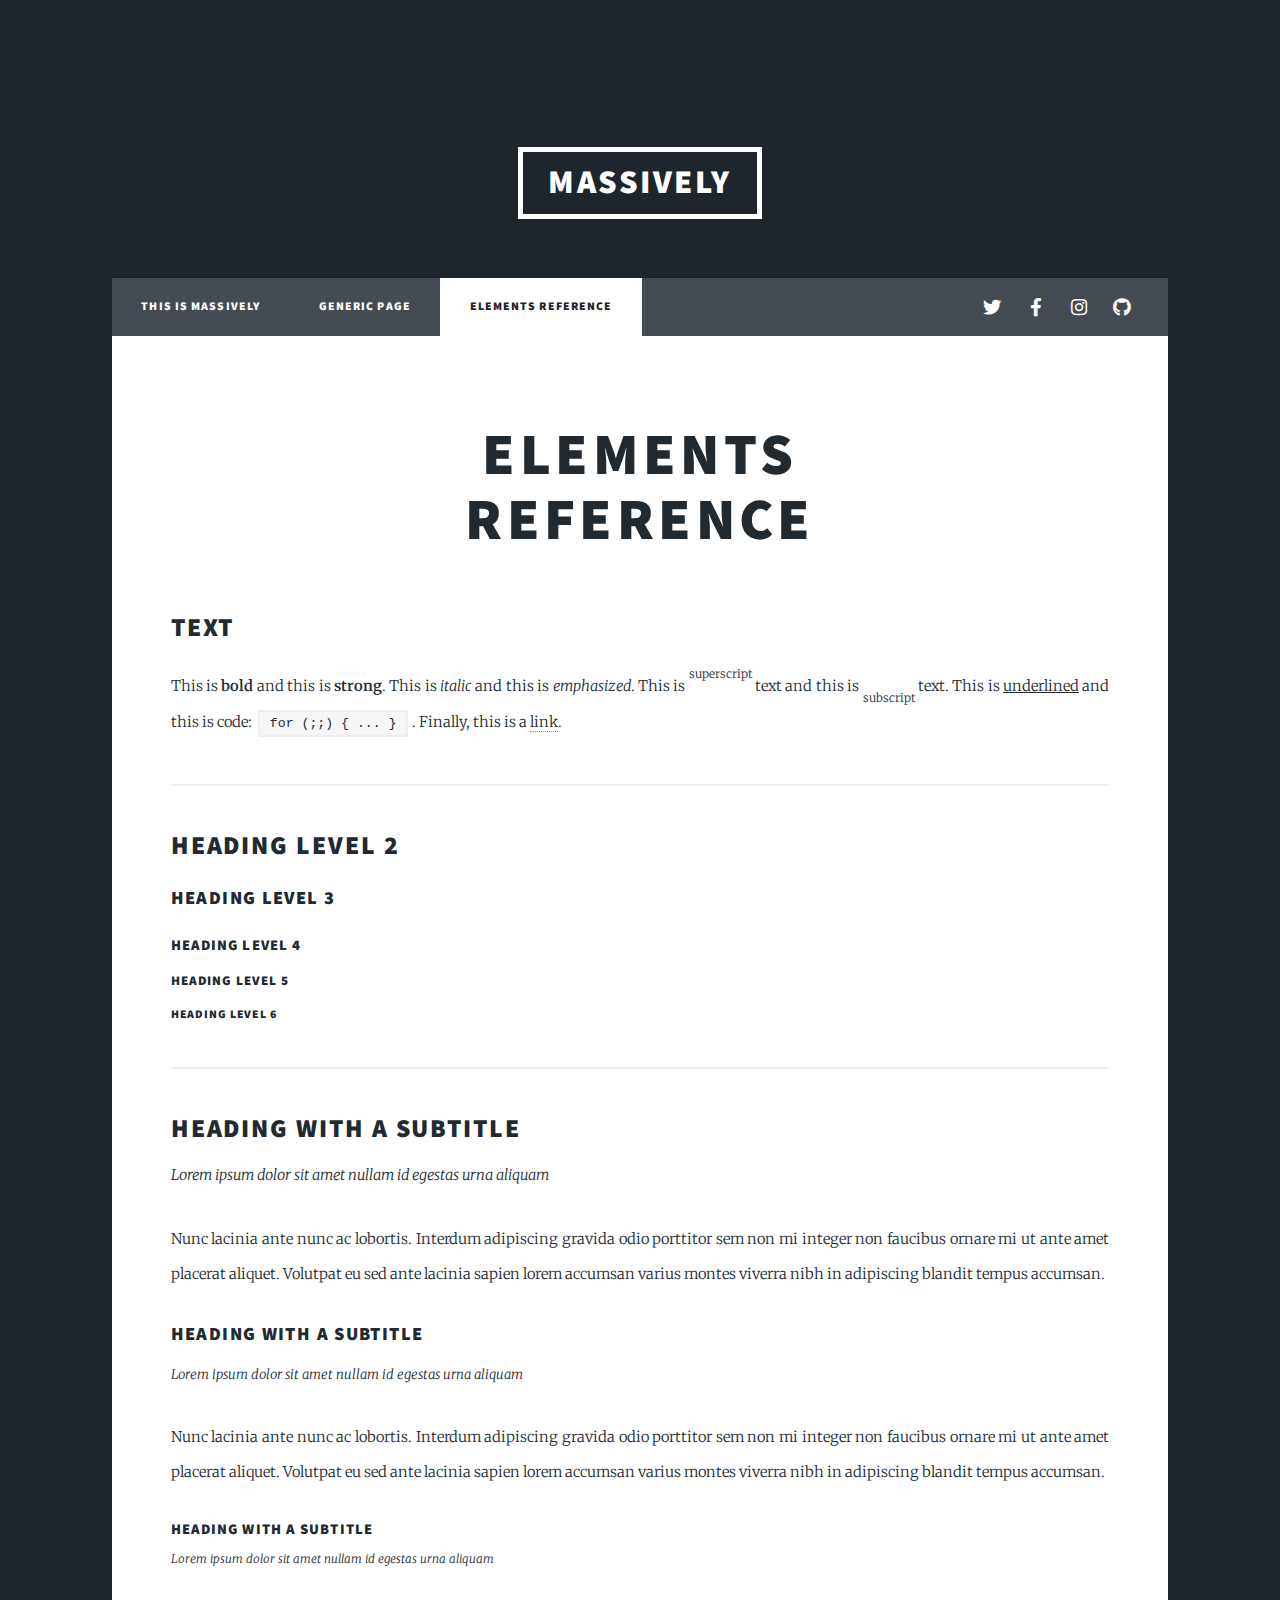
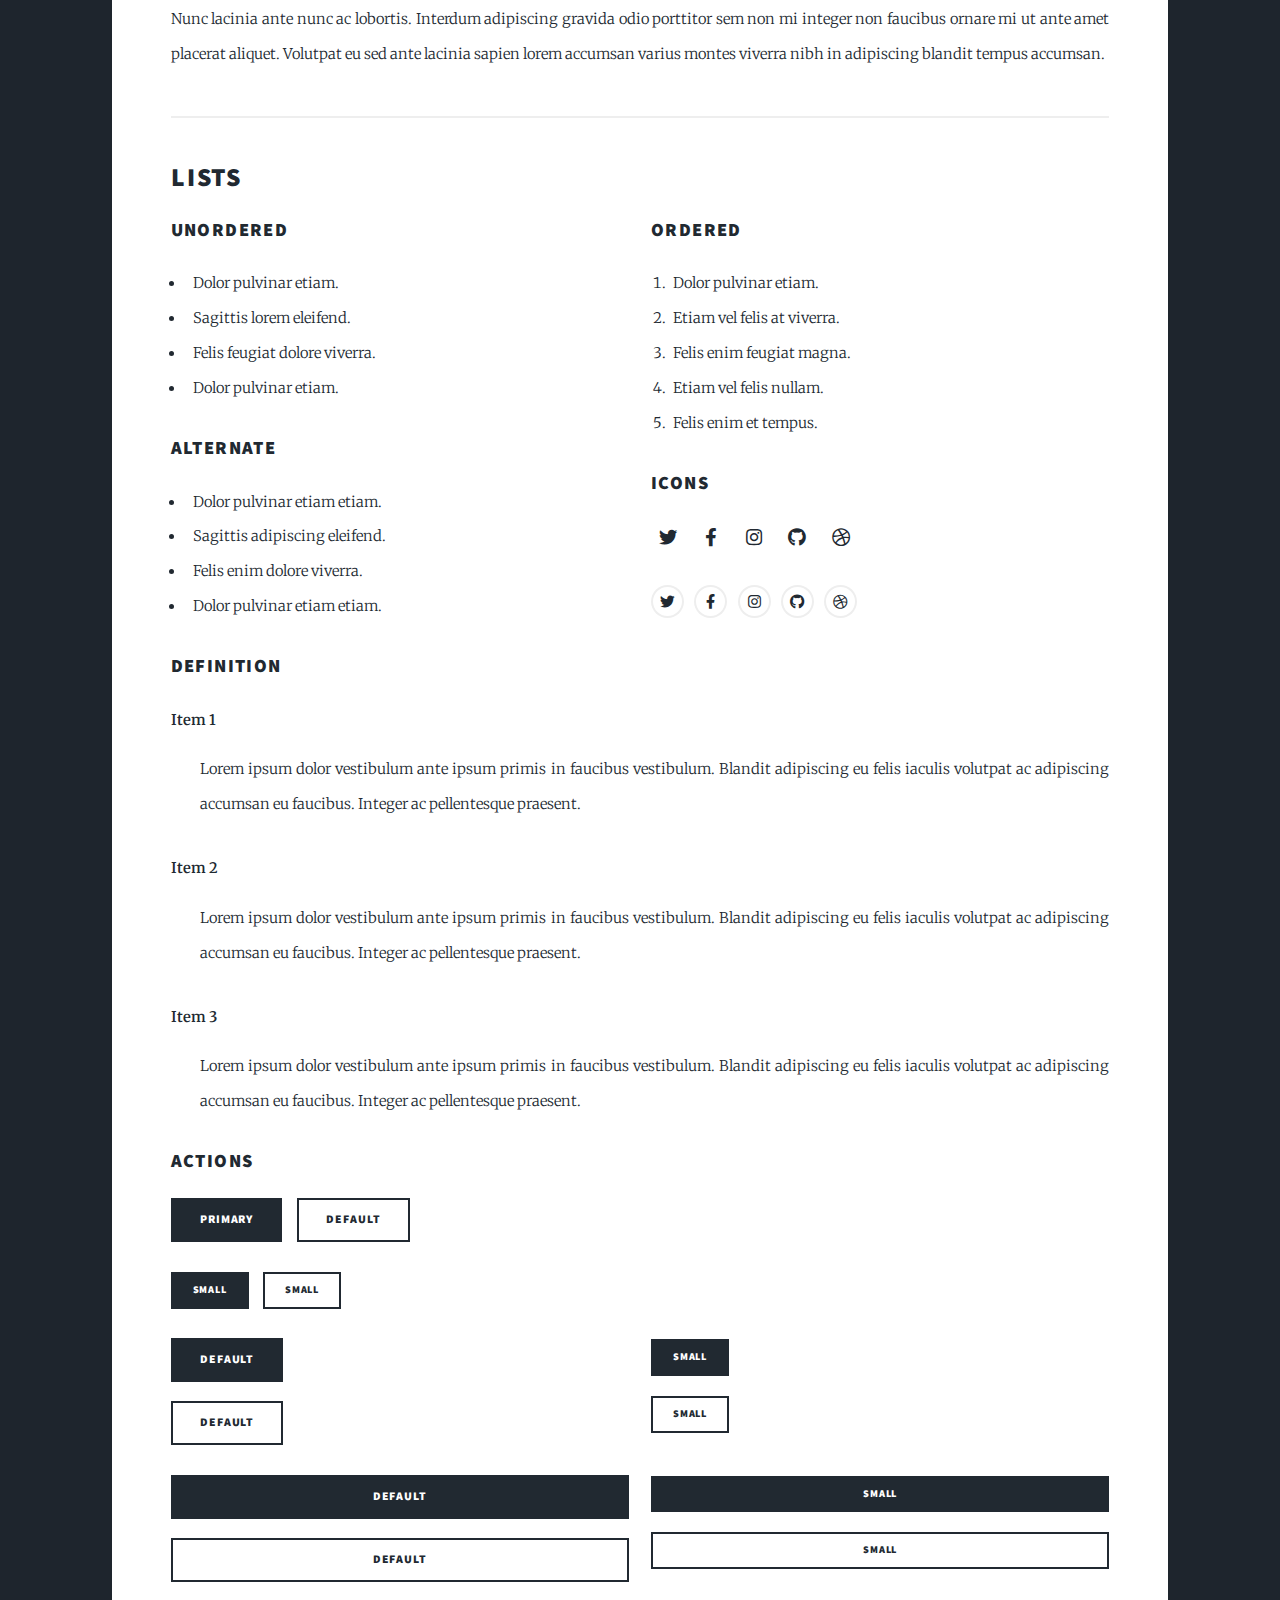
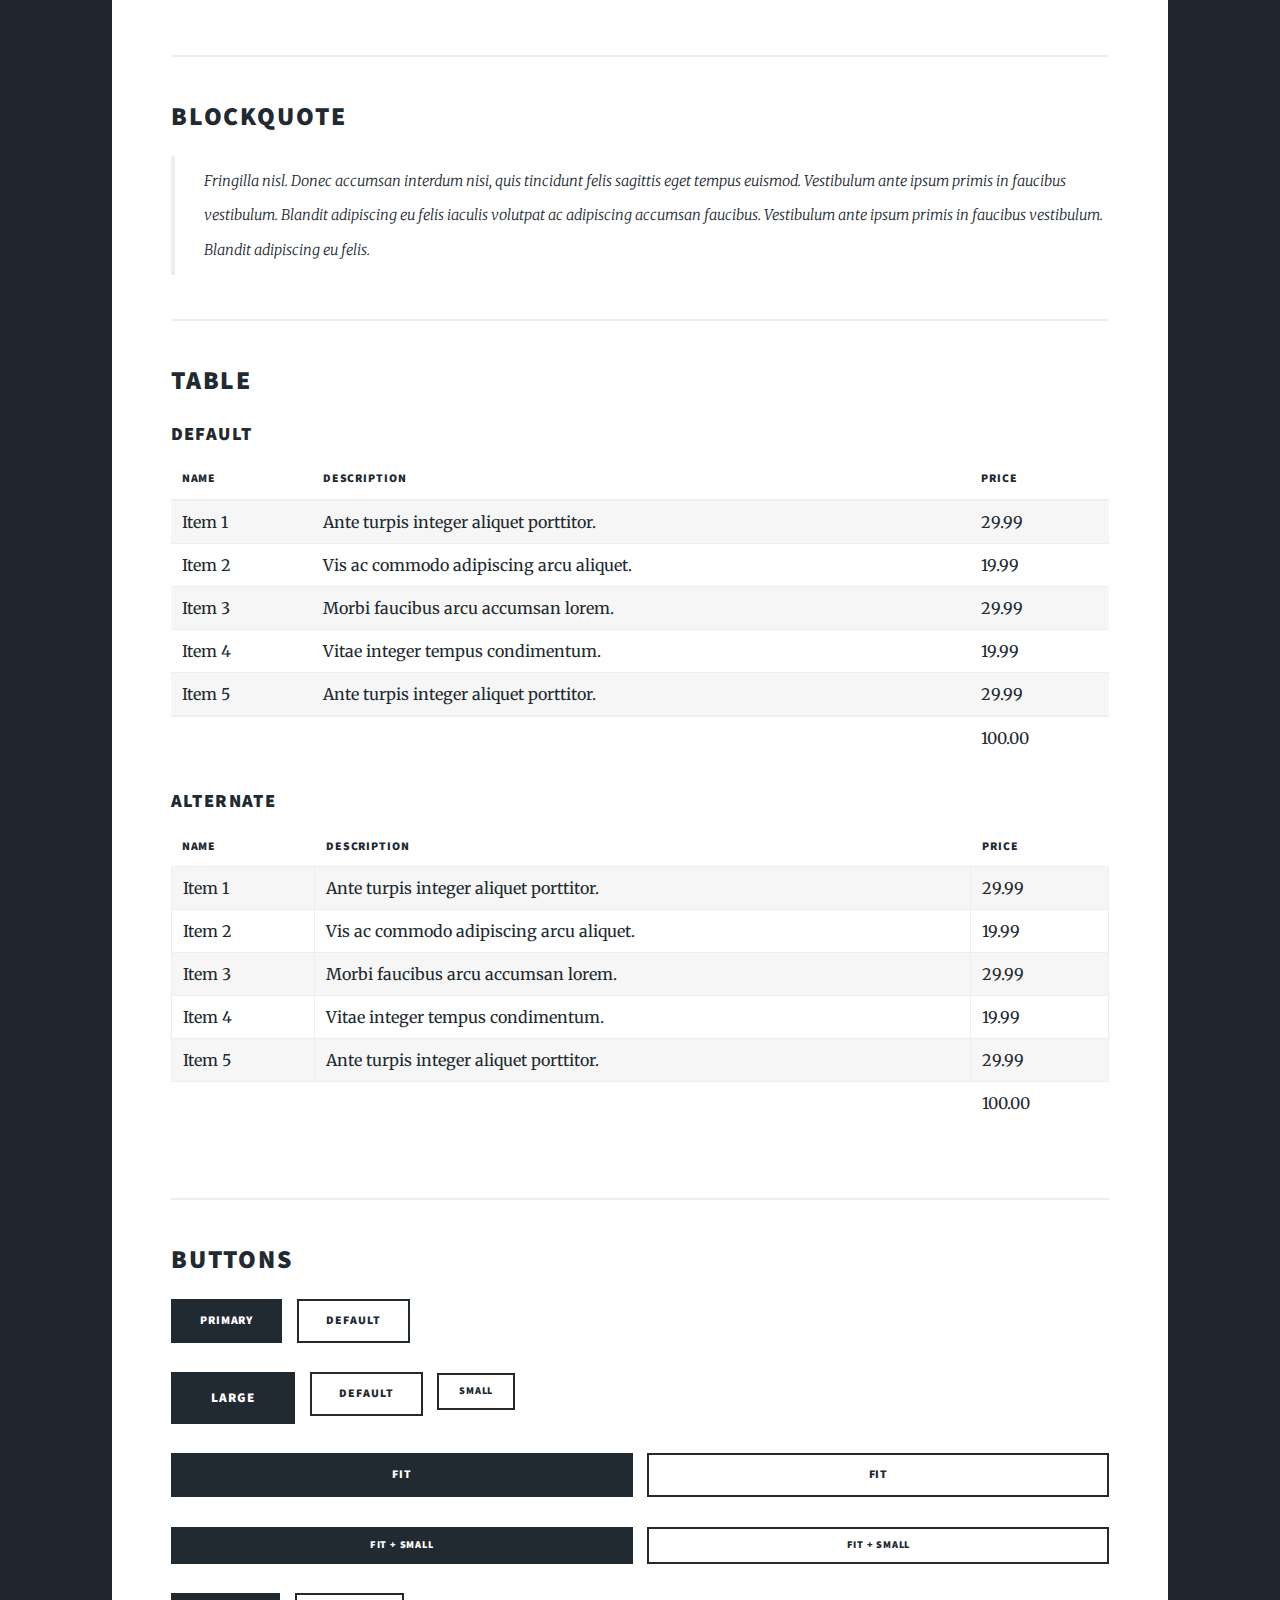
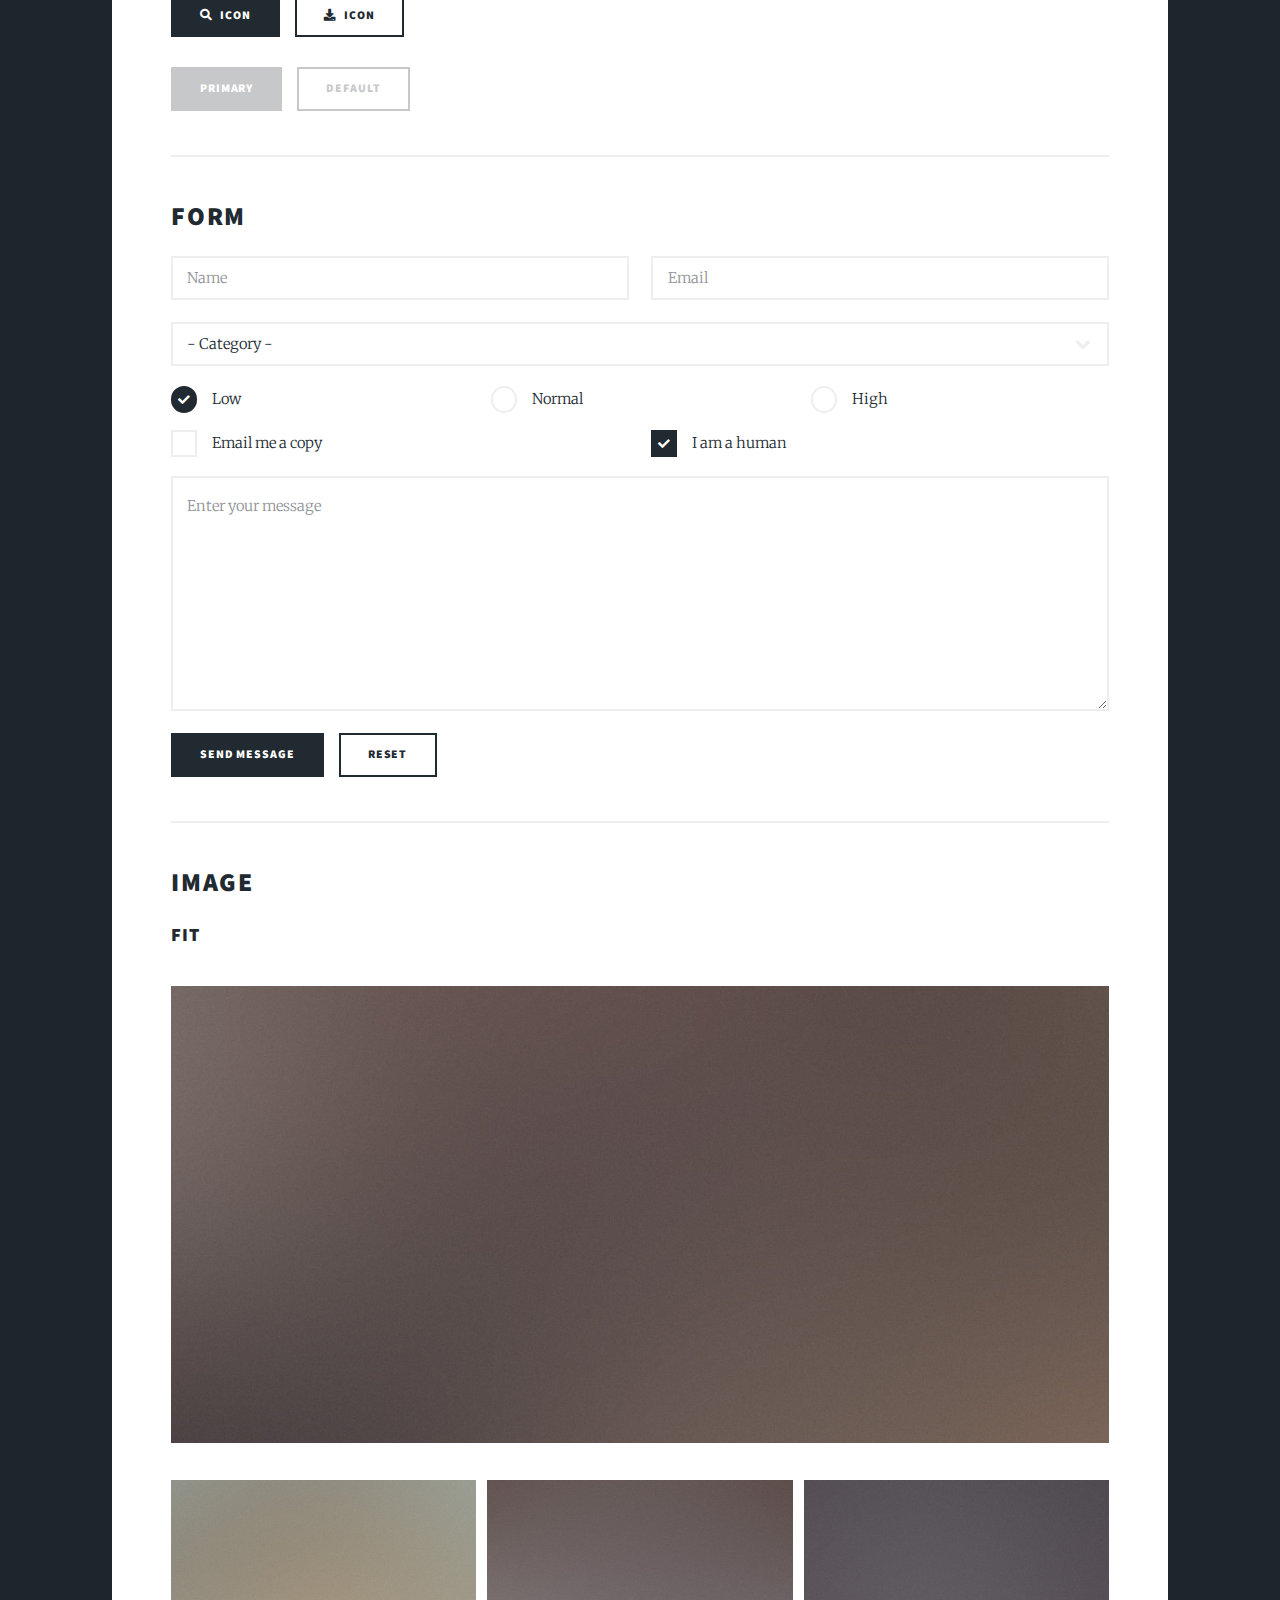
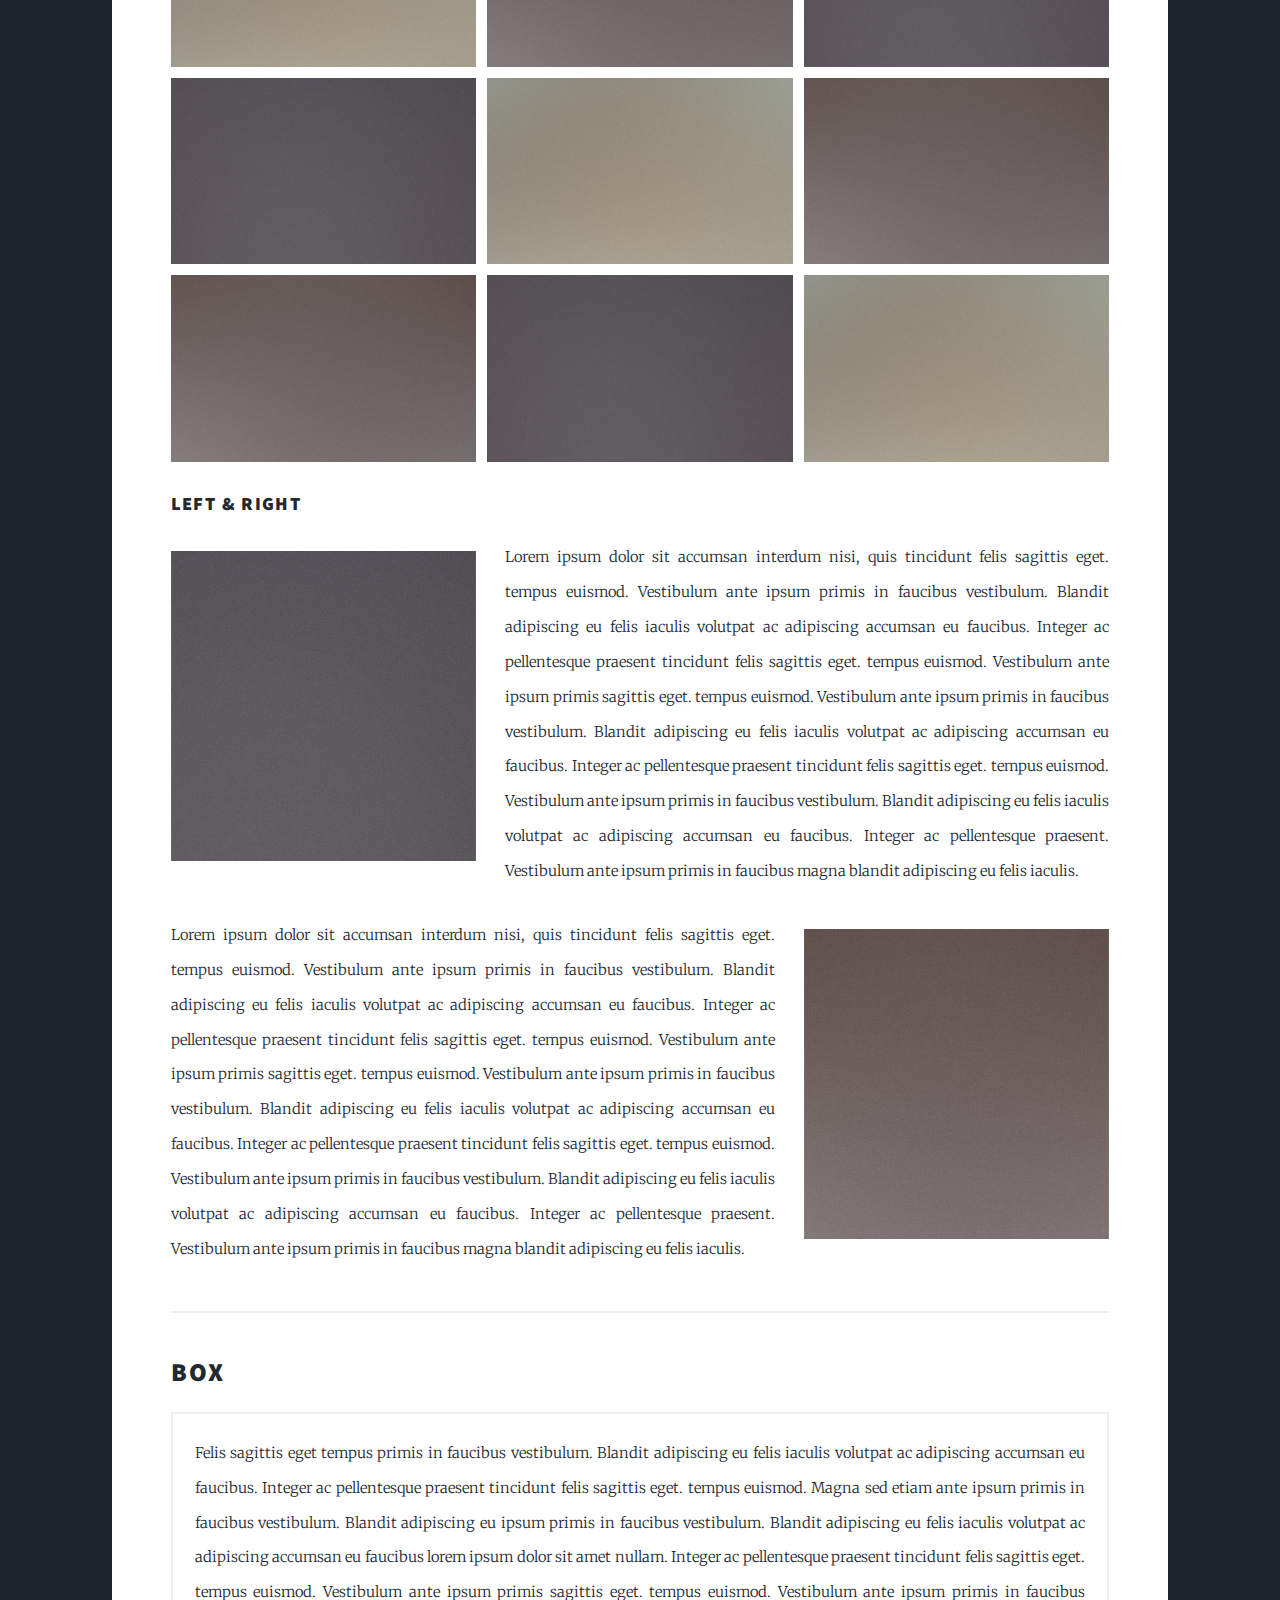
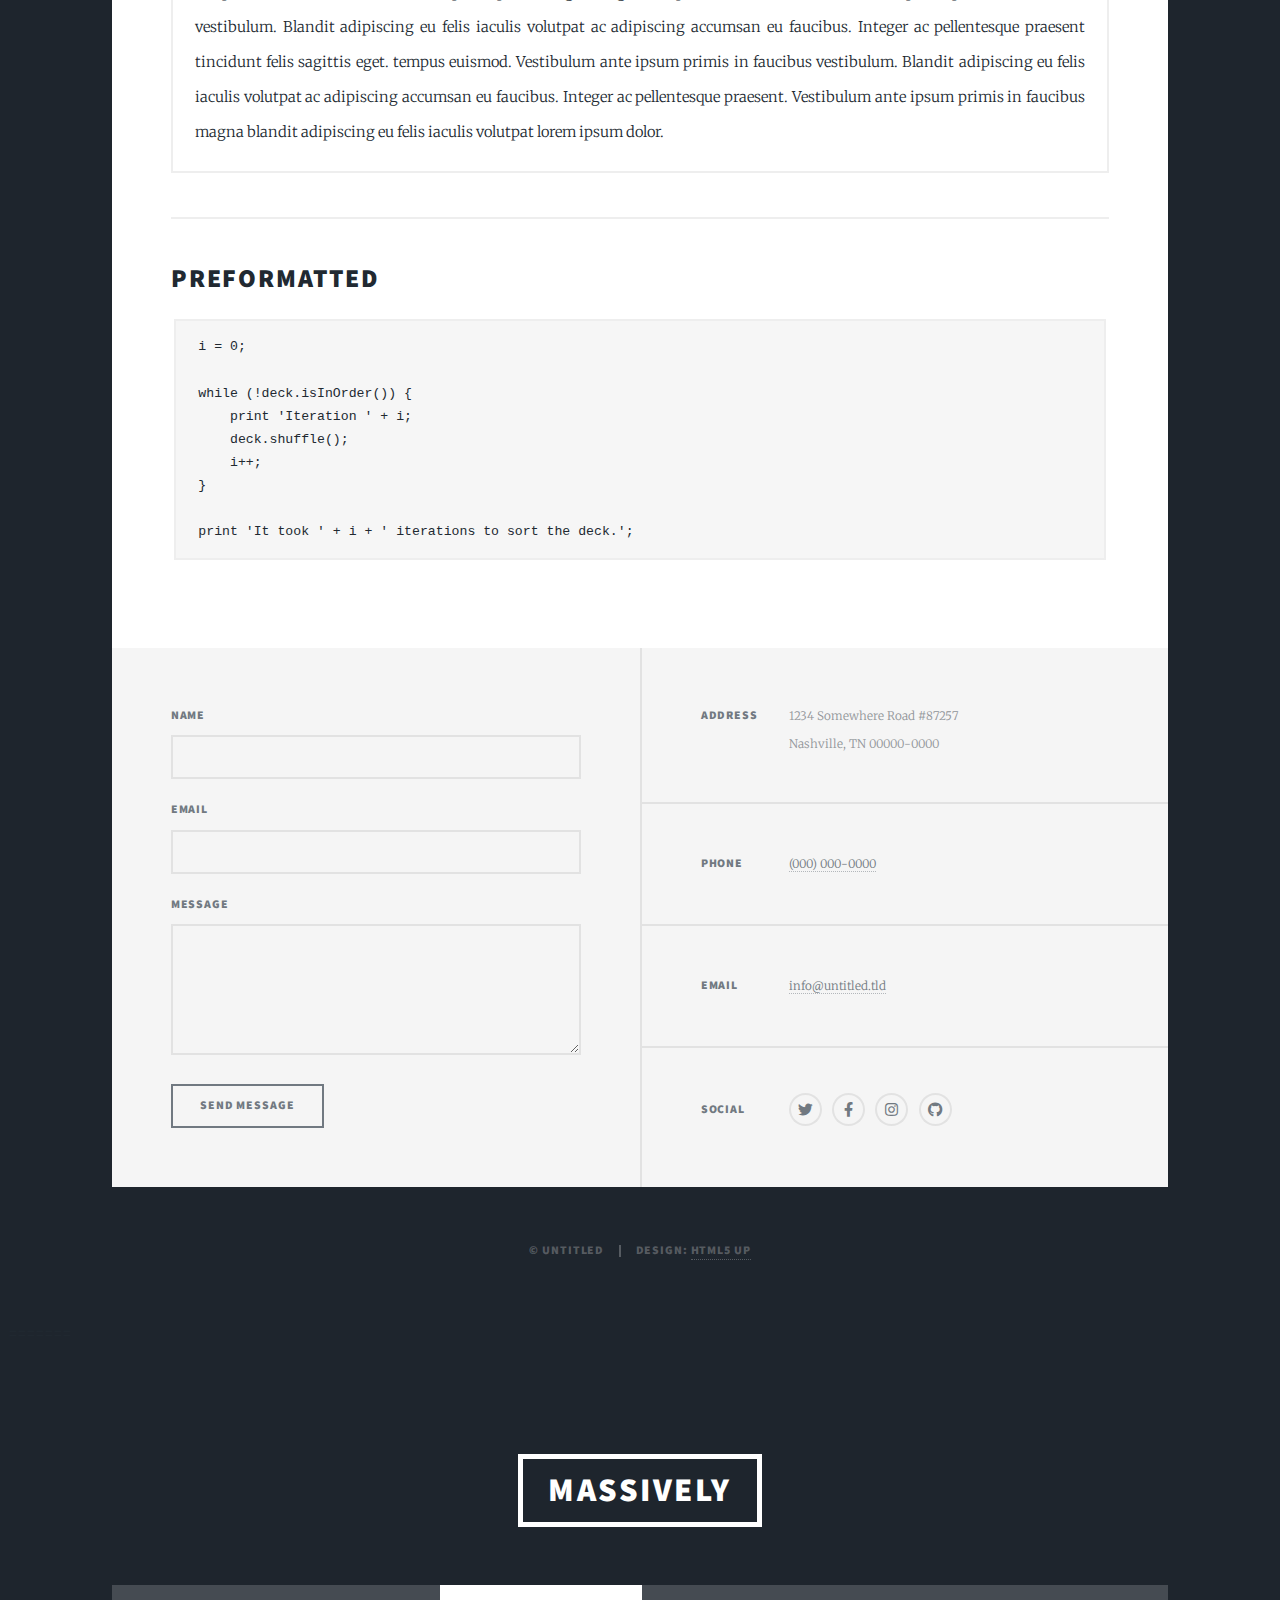
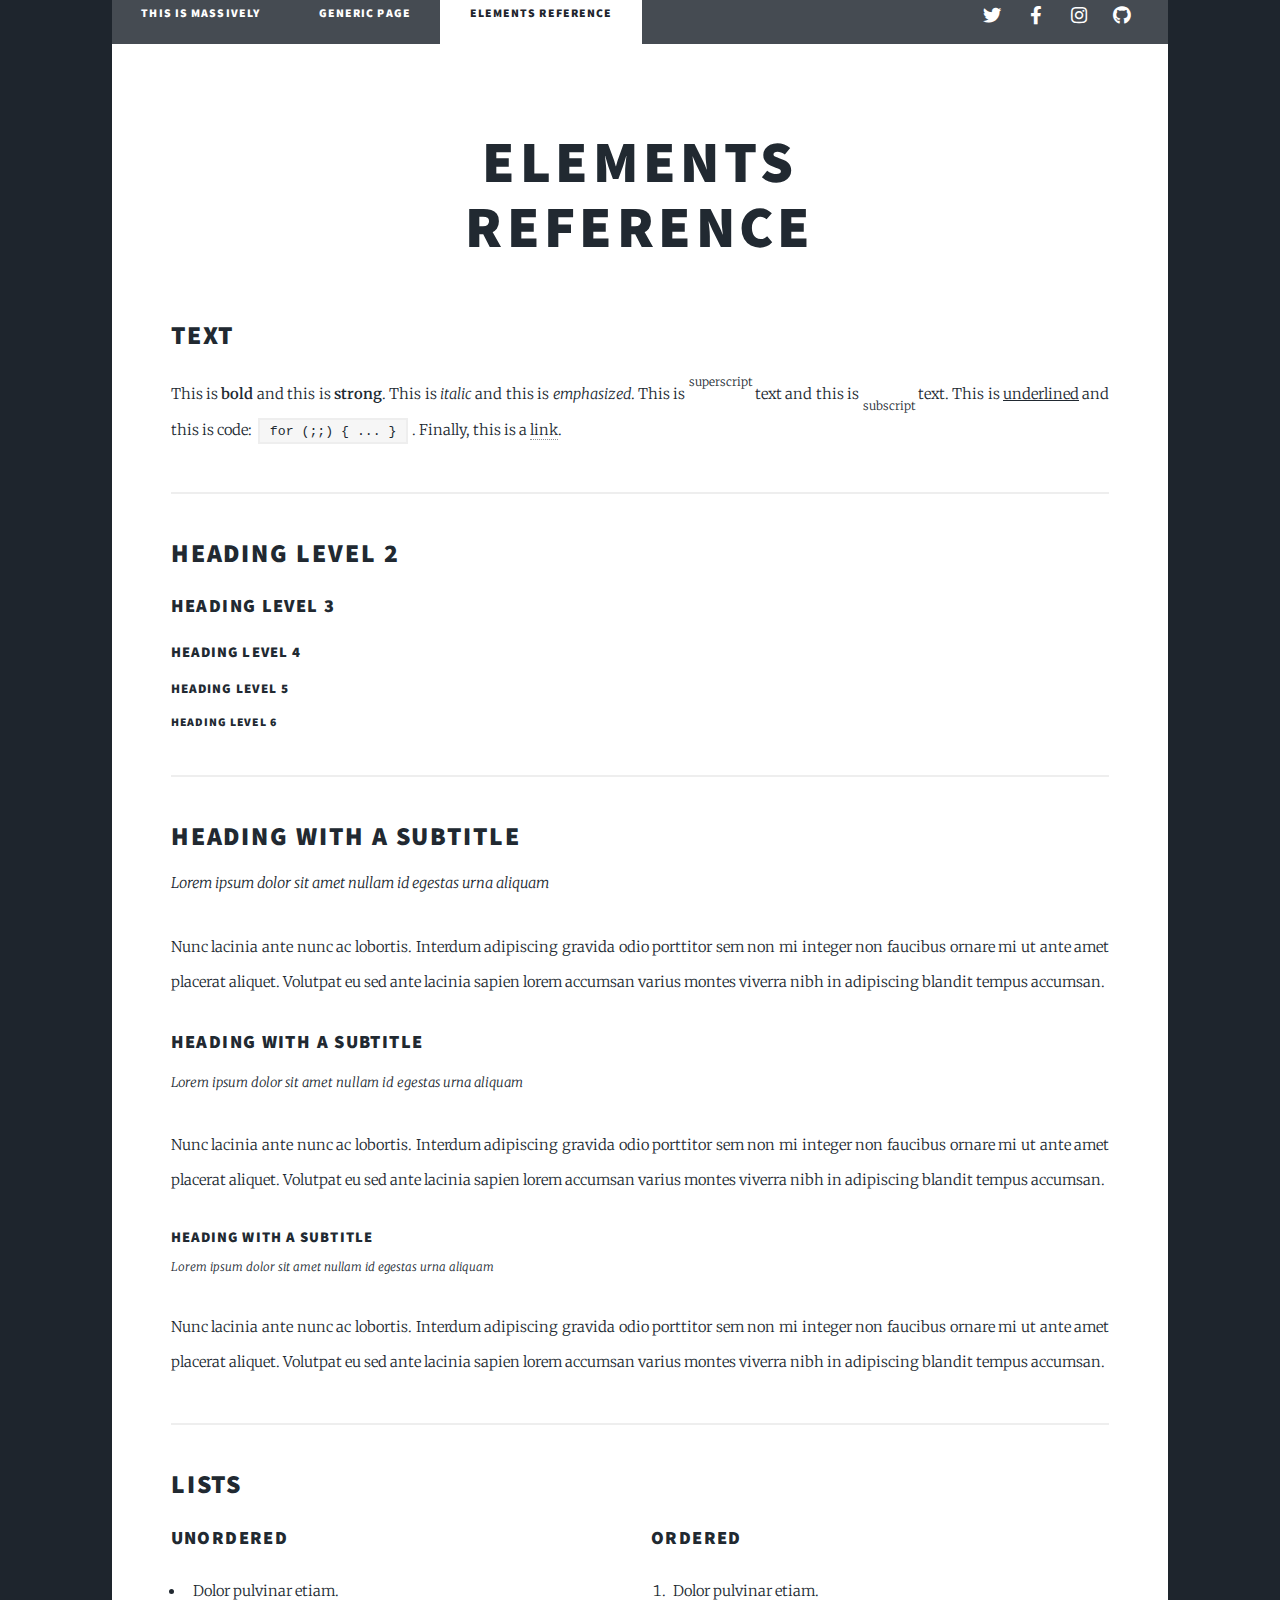
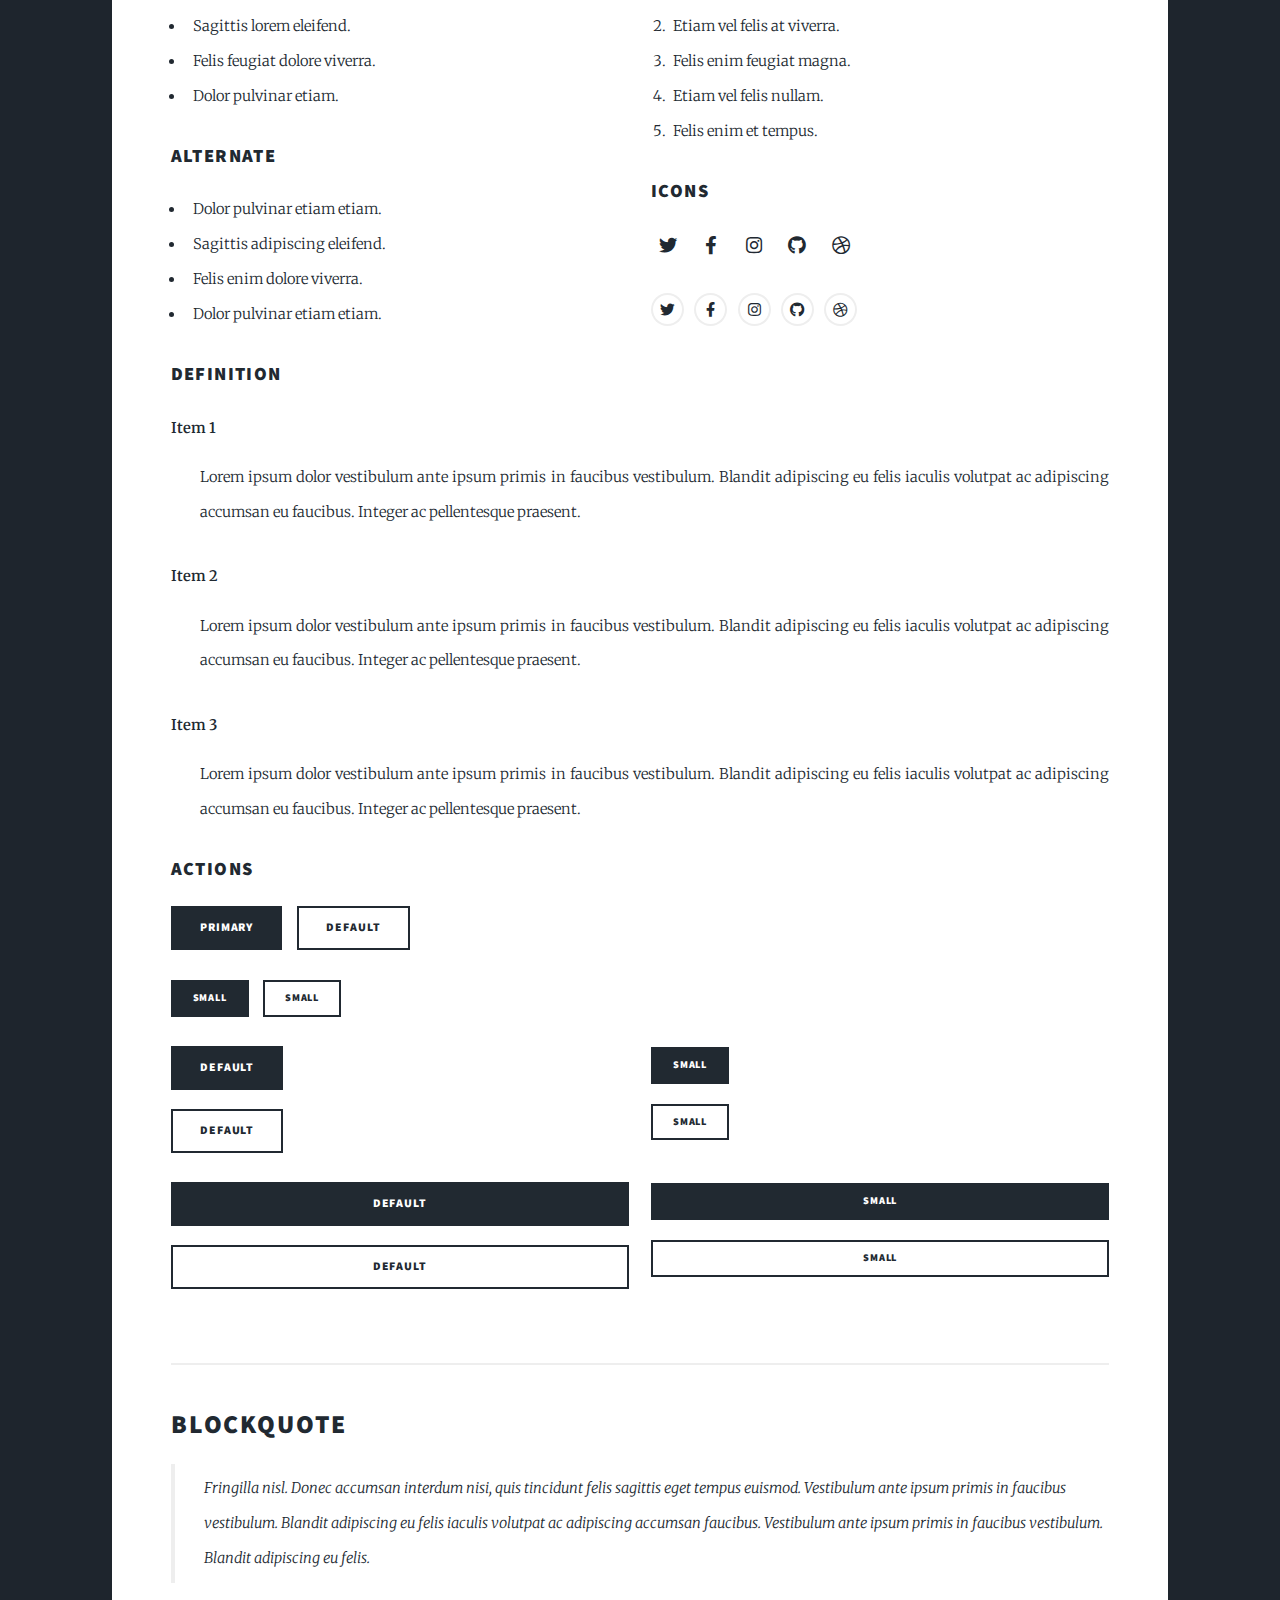
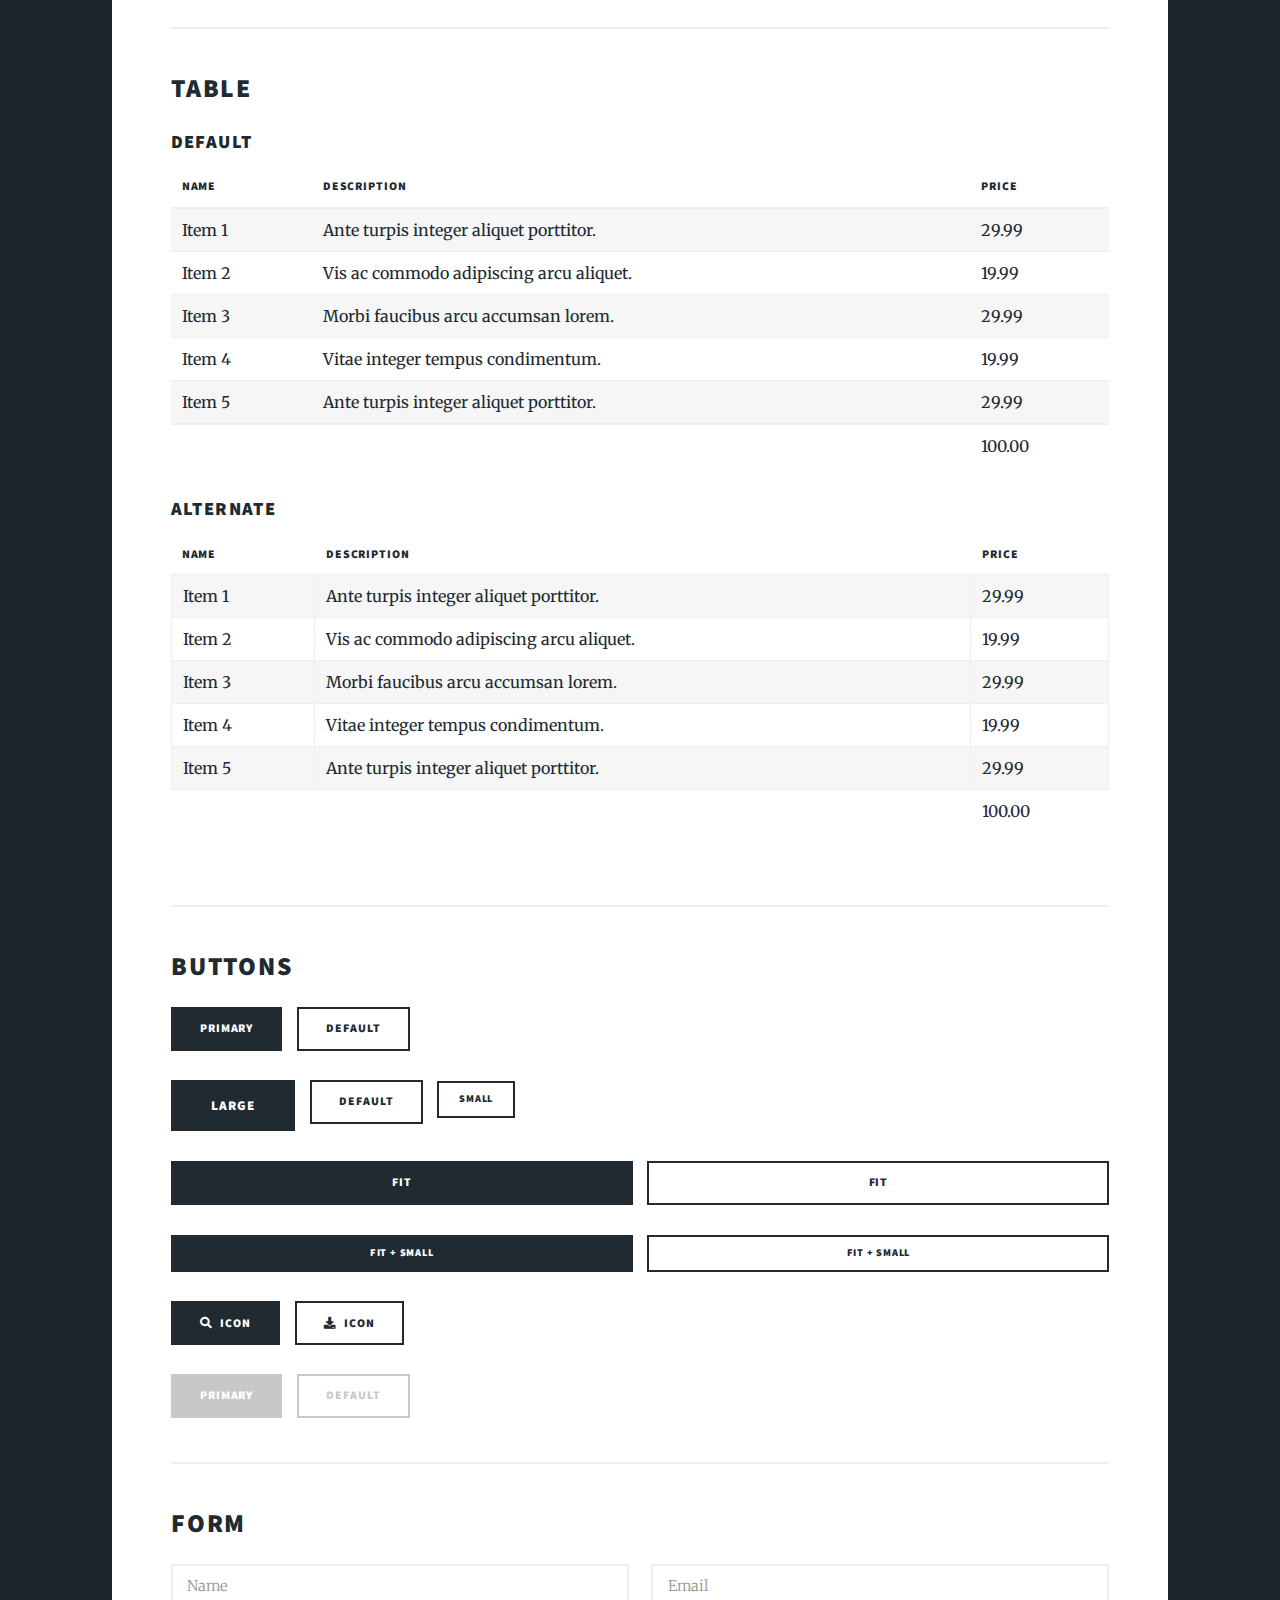
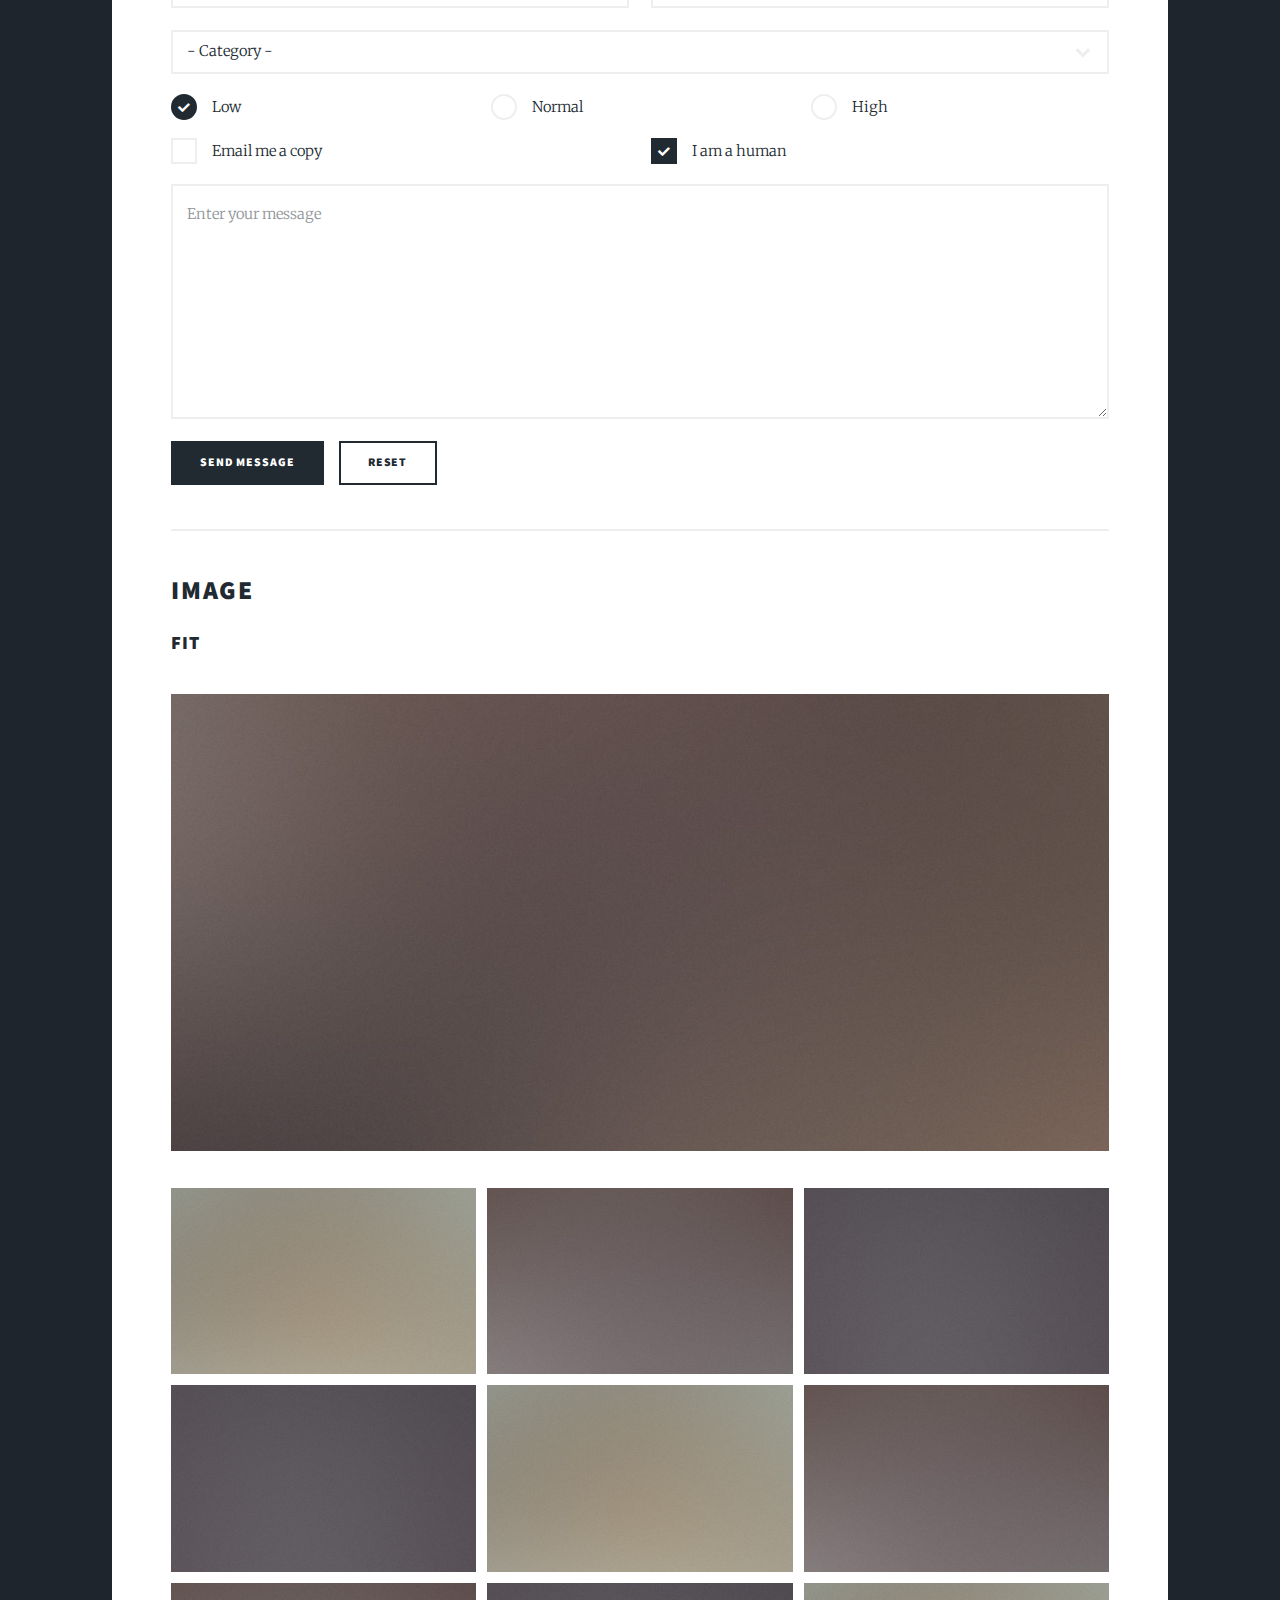
==== commit 5aa01978: "deleted assest" ====
--- a/elements.html
+++ b/elements.html
@@ -1,498 +1,998 @@
-<!DOCTYPE HTML>
-<!--
-	Massively by HTML5 UP
-	html5up.net | @ajlkn
-	Free for personal and commercial use under the CCA 3.0 license (html5up.net/license)
--->
-<html>
-	<head>
-		<title>Elements Reference - Massively by HTML5 UP</title>
-		<meta charset="utf-8" />
-		<meta name="viewport" content="width=device-width, initial-scale=1, user-scalable=no" />
-		<link rel="stylesheet" href="assets/css/main.css" />
-		<noscript><link rel="stylesheet" href="assets/css/noscript.css" /></noscript>
-	</head>
-	<body class="is-preload">
-
-		<!-- Wrapper -->
-			<div id="wrapper">
-
-				<!-- Header -->
-					<header id="header">
-						<a href="index.html" class="logo">Massively</a>
-					</header>
-
-				<!-- Nav -->
-					<nav id="nav">
-						<ul class="links">
-							<li><a href="index.html">This is Massively</a></li>
-							<li><a href="generic.html">Generic Page</a></li>
-							<li class="active"><a href="elements.html">Elements Reference</a></li>
-						</ul>
-						<ul class="icons">
-							<li><a href="#" class="icon brands fa-twitter"><span class="label">Twitter</span></a></li>
-							<li><a href="#" class="icon brands fa-facebook-f"><span class="label">Facebook</span></a></li>
-							<li><a href="#" class="icon brands fa-instagram"><span class="label">Instagram</span></a></li>
-							<li><a href="#" class="icon brands fa-github"><span class="label">GitHub</span></a></li>
-						</ul>
-					</nav>
-
-				<!-- Main -->
-					<div id="main">
-
-						<!-- Post -->
-							<section class="post">
-								<header class="major">
-									<h1>Elements<br />
-									Reference</h1>
-								</header>
-
-								<!-- Text stuff -->
-									<h2>Text</h2>
-									<p>This is <b>bold</b> and this is <strong>strong</strong>. This is <i>italic</i> and this is <em>emphasized</em>.
-									This is <sup>superscript</sup> text and this is <sub>subscript</sub> text.
-									This is <u>underlined</u> and this is code: <code>for (;;) { ... }</code>.
-									Finally, this is a <a href="#">link</a>.</p>
-									<hr />
-									<h2>Heading Level 2</h2>
-									<h3>Heading Level 3</h3>
-									<h4>Heading Level 4</h4>
-									<h5>Heading Level 5</h5>
-									<h6>Heading Level 6</h6>
-									<hr />
-									<header>
-										<h2>Heading with a Subtitle</h2>
-										<p>Lorem ipsum dolor sit amet nullam id egestas urna aliquam</p>
-									</header>
-									<p>Nunc lacinia ante nunc ac lobortis. Interdum adipiscing gravida odio porttitor sem non mi integer non faucibus ornare mi ut ante amet placerat aliquet. Volutpat eu sed ante lacinia sapien lorem accumsan varius montes viverra nibh in adipiscing blandit tempus accumsan.</p>
-									<header>
-										<h3>Heading with a Subtitle</h3>
-										<p>Lorem ipsum dolor sit amet nullam id egestas urna aliquam</p>
-									</header>
-									<p>Nunc lacinia ante nunc ac lobortis. Interdum adipiscing gravida odio porttitor sem non mi integer non faucibus ornare mi ut ante amet placerat aliquet. Volutpat eu sed ante lacinia sapien lorem accumsan varius montes viverra nibh in adipiscing blandit tempus accumsan.</p>
-									<header>
-										<h4>Heading with a Subtitle</h4>
-										<p>Lorem ipsum dolor sit amet nullam id egestas urna aliquam</p>
-									</header>
-									<p>Nunc lacinia ante nunc ac lobortis. Interdum adipiscing gravida odio porttitor sem non mi integer non faucibus ornare mi ut ante amet placerat aliquet. Volutpat eu sed ante lacinia sapien lorem accumsan varius montes viverra nibh in adipiscing blandit tempus accumsan.</p>
-
-									<hr />
-
-								<!-- Lists -->
-									<h2>Lists</h2>
-									<div class="row">
-										<div class="col-6 col-12-small">
-
-											<h3>Unordered</h3>
-											<ul>
-												<li>Dolor pulvinar etiam.</li>
-												<li>Sagittis lorem eleifend.</li>
-												<li>Felis feugiat dolore viverra.</li>
-												<li>Dolor pulvinar etiam.</li>
-											</ul>
-
-											<h3>Alternate</h3>
-											<ul class="alt">
-												<li>Dolor pulvinar etiam etiam.</li>
-												<li>Sagittis adipiscing eleifend.</li>
-												<li>Felis enim dolore viverra.</li>
-												<li>Dolor pulvinar etiam etiam.</li>
-											</ul>
-
-										</div>
-										<div class="col-6 col-12-small">
-
-											<h3>Ordered</h3>
-											<ol>
-												<li>Dolor pulvinar etiam.</li>
-												<li>Etiam vel felis at viverra.</li>
-												<li>Felis enim feugiat magna.</li>
-												<li>Etiam vel felis nullam.</li>
-												<li>Felis enim et tempus.</li>
-											</ol>
-
-											<h3>Icons</h3>
-											<ul class="icons">
-												<li><a href="#" class="icon brands fa-twitter"><span class="label">Twitter</span></a></li>
-												<li><a href="#" class="icon brands fa-facebook-f"><span class="label">Facebook</span></a></li>
-												<li><a href="#" class="icon brands fa-instagram"><span class="label">Instagram</span></a></li>
-												<li><a href="#" class="icon brands fa-github"><span class="label">Github</span></a></li>
-												<li><a href="#" class="icon brands fa-dribbble"><span class="label">Dribbble</span></a></li>
-											</ul>
-											<ul class="icons alt">
-												<li><a href="#" class="icon brands alt fa-twitter"><span class="label">Twitter</span></a></li>
-												<li><a href="#" class="icon brands alt fa-facebook-f"><span class="label">Facebook</span></a></li>
-												<li><a href="#" class="icon brands alt fa-instagram"><span class="label">Instagram</span></a></li>
-												<li><a href="#" class="icon brands alt fa-github"><span class="label">Github</span></a></li>
-												<li><a href="#" class="icon brands alt fa-dribbble"><span class="label">Dribbble</span></a></li>
-											</ul>
-
-										</div>
-									</div>
-									<h3>Definition</h3>
-									<dl>
-										<dt>Item 1</dt>
-										<dd>
-											<p>Lorem ipsum dolor vestibulum ante ipsum primis in faucibus vestibulum. Blandit adipiscing eu felis iaculis volutpat ac adipiscing accumsan eu faucibus. Integer ac pellentesque praesent.</p>
-										</dd>
-										<dt>Item 2</dt>
-										<dd>
-											<p>Lorem ipsum dolor vestibulum ante ipsum primis in faucibus vestibulum. Blandit adipiscing eu felis iaculis volutpat ac adipiscing accumsan eu faucibus. Integer ac pellentesque praesent.</p>
-										</dd>
-										<dt>Item 3</dt>
-										<dd>
-											<p>Lorem ipsum dolor vestibulum ante ipsum primis in faucibus vestibulum. Blandit adipiscing eu felis iaculis volutpat ac adipiscing accumsan eu faucibus. Integer ac pellentesque praesent.</p>
-										</dd>
-									</dl>
-
-									<h3>Actions</h3>
-									<ul class="actions">
-										<li><a href="#" class="button primary">Primary</a></li>
-										<li><a href="#" class="button">Default</a></li>
-									</ul>
-									<ul class="actions small">
-										<li><a href="#" class="button primary small">Small</a></li>
-										<li><a href="#" class="button small">Small</a></li>
-									</ul>
-									<div class="row">
-										<div class="col-6 col-12-small">
-											<ul class="actions stacked">
-												<li><a href="#" class="button primary">Default</a></li>
-												<li><a href="#" class="button">Default</a></li>
-											</ul>
-										</div>
-										<div class="col-6 col-12-small">
-											<ul class="actions stacked">
-												<li><a href="#" class="button primary small">Small</a></li>
-												<li><a href="#" class="button small">Small</a></li>
-											</ul>
-										</div>
-									</div>
-									<div class="row">
-										<div class="col-6 col-12-small">
-											<ul class="actions stacked">
-												<li><a href="#" class="button primary fit">Default</a></li>
-												<li><a href="#" class="button fit">Default</a></li>
-											</ul>
-										</div>
-										<div class="col-6 col-12-small">
-											<ul class="actions stacked">
-												<li><a href="#" class="button primary small fit">Small</a></li>
-												<li><a href="#" class="button small fit">Small</a></li>
-											</ul>
-										</div>
-									</div>
-
-									<hr />
-
-								<!-- Blockquote -->
-									<h2>Blockquote</h2>
-									<blockquote>Fringilla nisl. Donec accumsan interdum nisi, quis tincidunt felis sagittis eget tempus euismod. Vestibulum ante ipsum primis in faucibus vestibulum. Blandit adipiscing eu felis iaculis volutpat ac adipiscing accumsan faucibus. Vestibulum ante ipsum primis in faucibus vestibulum. Blandit adipiscing eu felis.</blockquote>
-
-									<hr />
-
-								<!-- Table -->
-									<h2>Table</h2>
-
-									<h3>Default</h3>
-									<div class="table-wrapper">
-										<table>
-											<thead>
-												<tr>
-													<th>Name</th>
-													<th>Description</th>
-													<th>Price</th>
-												</tr>
-											</thead>
-											<tbody>
-												<tr>
-													<td>Item 1</td>
-													<td>Ante turpis integer aliquet porttitor.</td>
-													<td>29.99</td>
-												</tr>
-												<tr>
-													<td>Item 2</td>
-													<td>Vis ac commodo adipiscing arcu aliquet.</td>
-													<td>19.99</td>
-												</tr>
-												<tr>
-													<td>Item 3</td>
-													<td> Morbi faucibus arcu accumsan lorem.</td>
-													<td>29.99</td>
-												</tr>
-												<tr>
-													<td>Item 4</td>
-													<td>Vitae integer tempus condimentum.</td>
-													<td>19.99</td>
-												</tr>
-												<tr>
-													<td>Item 5</td>
-													<td>Ante turpis integer aliquet porttitor.</td>
-													<td>29.99</td>
-												</tr>
-											</tbody>
-											<tfoot>
-												<tr>
-													<td colspan="2"></td>
-													<td>100.00</td>
-												</tr>
-											</tfoot>
-										</table>
-									</div>
-
-									<h3>Alternate</h3>
-									<div class="table-wrapper">
-										<table class="alt">
-											<thead>
-												<tr>
-													<th>Name</th>
-													<th>Description</th>
-													<th>Price</th>
-												</tr>
-											</thead>
-											<tbody>
-												<tr>
-													<td>Item 1</td>
-													<td>Ante turpis integer aliquet porttitor.</td>
-													<td>29.99</td>
-												</tr>
-												<tr>
-													<td>Item 2</td>
-													<td>Vis ac commodo adipiscing arcu aliquet.</td>
-													<td>19.99</td>
-												</tr>
-												<tr>
-													<td>Item 3</td>
-													<td> Morbi faucibus arcu accumsan lorem.</td>
-													<td>29.99</td>
-												</tr>
-												<tr>
-													<td>Item 4</td>
-													<td>Vitae integer tempus condimentum.</td>
-													<td>19.99</td>
-												</tr>
-												<tr>
-													<td>Item 5</td>
-													<td>Ante turpis integer aliquet porttitor.</td>
-													<td>29.99</td>
-												</tr>
-											</tbody>
-											<tfoot>
-												<tr>
-													<td colspan="2"></td>
-													<td>100.00</td>
-												</tr>
-											</tfoot>
-										</table>
-									</div>
-
-									<hr />
-
-								<!-- Buttons -->
-									<h2>Buttons</h2>
-									<ul class="actions">
-										<li><a href="#" class="button primary">Primary</a></li>
-										<li><a href="#" class="button">Default</a></li>
-									</ul>
-									<ul class="actions">
-										<li><a href="#" class="button primary large">Large</a></li>
-										<li><a href="#" class="button">Default</a></li>
-										<li><a href="#" class="button small">Small</a></li>
-									</ul>
-									<ul class="actions fit">
-										<li><a href="#" class="button primary fit">Fit</a></li>
-										<li><a href="#" class="button fit">Fit</a></li>
-									</ul>
-									<ul class="actions fit small">
-										<li><a href="#" class="button primary fit small">Fit + Small</a></li>
-										<li><a href="#" class="button fit small">Fit + Small</a></li>
-									</ul>
-									<ul class="actions">
-										<li><a href="#" class="button primary icon solid fa-search">Icon</a></li>
-										<li><a href="#" class="button icon solid fa-download">Icon</a></li>
-									</ul>
-									<ul class="actions">
-										<li><span class="button primary disabled">Primary</span></li>
-										<li><span class="button disabled">Default</span></li>
-									</ul>
-
-									<hr />
-
-								<!-- Form -->
-									<h2>Form</h2>
-
-									<form method="post" action="#">
-										<div class="row gtr-uniform">
-											<div class="col-6 col-12-xsmall">
-												<input type="text" name="demo-name" id="demo-name" value="" placeholder="Name" />
-											</div>
-											<div class="col-6 col-12-xsmall">
-												<input type="email" name="demo-email" id="demo-email" value="" placeholder="Email" />
-											</div>
-											<!-- Break -->
-											<div class="col-12">
-												<select name="demo-category" id="demo-category">
-													<option value="">- Category -</option>
-													<option value="1">Manufacturing</option>
-													<option value="1">Shipping</option>
-													<option value="1">Administration</option>
-													<option value="1">Human Resources</option>
-												</select>
-											</div>
-											<!-- Break -->
-											<div class="col-4 col-12-small">
-												<input type="radio" id="demo-priority-low" name="demo-priority" checked>
-												<label for="demo-priority-low">Low</label>
-											</div>
-											<div class="col-4 col-12-small">
-												<input type="radio" id="demo-priority-normal" name="demo-priority">
-												<label for="demo-priority-normal">Normal</label>
-											</div>
-											<div class="col-4 col-12-small">
-												<input type="radio" id="demo-priority-high" name="demo-priority">
-												<label for="demo-priority-high">High</label>
-											</div>
-											<!-- Break -->
-											<div class="col-6 col-12-small">
-												<input type="checkbox" id="demo-copy" name="demo-copy">
-												<label for="demo-copy">Email me a copy</label>
-											</div>
-											<div class="col-6 col-12-small">
-												<input type="checkbox" id="demo-human" name="demo-human" checked>
-												<label for="demo-human">I am a human</label>
-											</div>
-											<!-- Break -->
-											<div class="col-12">
-												<textarea name="demo-message" id="demo-message" placeholder="Enter your message" rows="6"></textarea>
-											</div>
-											<!-- Break -->
-											<div class="col-12">
-												<ul class="actions">
-													<li><input type="submit" value="Send Message" class="primary" /></li>
-													<li><input type="reset" value="Reset" /></li>
-												</ul>
-											</div>
-										</div>
-									</form>
-
-									<hr />
-
-								<!-- Image -->
-									<h2>Image</h2>
-
-									<h3>Fit</h3>
-									<span class="image fit"><img src="images/pic01.jpg" alt="" /></span>
-									<div class="box alt">
-										<div class="row gtr-50 gtr-uniform">
-											<div class="col-4"><span class="image fit"><img src="images/pic02.jpg" alt="" /></span></div>
-											<div class="col-4"><span class="image fit"><img src="images/pic03.jpg" alt="" /></span></div>
-											<div class="col-4"><span class="image fit"><img src="images/pic04.jpg" alt="" /></span></div>
-											<!-- Break -->
-											<div class="col-4"><span class="image fit"><img src="images/pic04.jpg" alt="" /></span></div>
-											<div class="col-4"><span class="image fit"><img src="images/pic02.jpg" alt="" /></span></div>
-											<div class="col-4"><span class="image fit"><img src="images/pic03.jpg" alt="" /></span></div>
-											<!-- Break -->
-											<div class="col-4"><span class="image fit"><img src="images/pic03.jpg" alt="" /></span></div>
-											<div class="col-4"><span class="image fit"><img src="images/pic04.jpg" alt="" /></span></div>
-											<div class="col-4"><span class="image fit"><img src="images/pic02.jpg" alt="" /></span></div>
-										</div>
-									</div>
-
-									<h3>Left &amp; Right</h3>
-									<p><span class="image left"><img src="images/pic08.jpg" alt="" /></span>Lorem ipsum dolor sit accumsan interdum nisi, quis tincidunt felis sagittis eget. tempus euismod. Vestibulum ante ipsum primis in faucibus vestibulum. Blandit adipiscing eu felis iaculis volutpat ac adipiscing accumsan eu faucibus. Integer ac pellentesque praesent tincidunt felis sagittis eget. tempus euismod. Vestibulum ante ipsum primis sagittis eget. tempus euismod. Vestibulum ante ipsum primis in faucibus vestibulum. Blandit adipiscing eu felis iaculis volutpat ac adipiscing accumsan eu faucibus. Integer ac pellentesque praesent tincidunt felis sagittis eget. tempus euismod. Vestibulum ante ipsum primis in faucibus vestibulum. Blandit adipiscing eu felis iaculis volutpat ac adipiscing accumsan eu faucibus. Integer ac pellentesque praesent. Vestibulum ante ipsum primis in faucibus magna blandit adipiscing eu felis iaculis.</p>
-									<p><span class="image right"><img src="images/pic09.jpg" alt="" /></span>Lorem ipsum dolor sit accumsan interdum nisi, quis tincidunt felis sagittis eget. tempus euismod. Vestibulum ante ipsum primis in faucibus vestibulum. Blandit adipiscing eu felis iaculis volutpat ac adipiscing accumsan eu faucibus. Integer ac pellentesque praesent tincidunt felis sagittis eget. tempus euismod. Vestibulum ante ipsum primis sagittis eget. tempus euismod. Vestibulum ante ipsum primis in faucibus vestibulum. Blandit adipiscing eu felis iaculis volutpat ac adipiscing accumsan eu faucibus. Integer ac pellentesque praesent tincidunt felis sagittis eget. tempus euismod. Vestibulum ante ipsum primis in faucibus vestibulum. Blandit adipiscing eu felis iaculis volutpat ac adipiscing accumsan eu faucibus. Integer ac pellentesque praesent. Vestibulum ante ipsum primis in faucibus magna blandit adipiscing eu felis iaculis.</p>
-
-									<hr />
-
-								<!-- Box -->
-									<h2>Box</h2>
-									<div class="box">
-										<p>Felis sagittis eget tempus primis in faucibus vestibulum. Blandit adipiscing eu felis iaculis volutpat ac adipiscing accumsan eu faucibus. Integer ac pellentesque praesent tincidunt felis sagittis eget. tempus euismod. Magna sed etiam ante ipsum primis in faucibus vestibulum. Blandit adipiscing eu ipsum primis in faucibus vestibulum. Blandit adipiscing eu felis iaculis volutpat ac adipiscing accumsan eu faucibus lorem ipsum dolor sit amet nullam. Integer ac pellentesque praesent tincidunt felis sagittis eget. tempus euismod. Vestibulum ante ipsum primis sagittis eget. tempus euismod. Vestibulum ante ipsum primis in faucibus vestibulum. Blandit adipiscing eu felis iaculis volutpat ac adipiscing accumsan eu faucibus. Integer ac pellentesque praesent tincidunt felis sagittis eget. tempus euismod. Vestibulum ante ipsum primis in faucibus vestibulum. Blandit adipiscing eu felis iaculis volutpat ac adipiscing accumsan eu faucibus. Integer ac pellentesque praesent. Vestibulum ante ipsum primis in faucibus magna blandit adipiscing eu felis iaculis volutpat lorem ipsum dolor.</p>
-									</div>
-
-									<hr />
-
-								<!-- Preformatted Code -->
-									<h2>Preformatted</h2>
-									<pre><code>i = 0;
-
-while (!deck.isInOrder()) {
-    print 'Iteration ' + i;
-    deck.shuffle();
-    i++;
-}
-
-print 'It took ' + i + ' iterations to sort the deck.';
-</code></pre>
-
-							</section>
-
-					</div>
-
-				<!-- Footer -->
-					<footer id="footer">
-						<section>
-							<form method="post" action="#">
-								<div class="fields">
-									<div class="field">
-										<label for="name">Name</label>
-										<input type="text" name="name" id="name" />
-									</div>
-									<div class="field">
-										<label for="email">Email</label>
-										<input type="text" name="email" id="email" />
-									</div>
-									<div class="field">
-										<label for="message">Message</label>
-										<textarea name="message" id="message" rows="3"></textarea>
-									</div>
-								</div>
-								<ul class="actions">
-									<li><input type="submit" value="Send Message" /></li>
-								</ul>
-							</form>
-						</section>
-						<section class="split contact">
-							<section class="alt">
-								<h3>Address</h3>
-								<p>1234 Somewhere Road #87257<br />
-								Nashville, TN 00000-0000</p>
-							</section>
-							<section>
-								<h3>Phone</h3>
-								<p><a href="#">(000) 000-0000</a></p>
-							</section>
-							<section>
-								<h3>Email</h3>
-								<p><a href="#">info@untitled.tld</a></p>
-							</section>
-							<section>
-								<h3>Social</h3>
-								<ul class="icons alt">
-									<li><a href="#" class="icon brands alt fa-twitter"><span class="label">Twitter</span></a></li>
-									<li><a href="#" class="icon brands alt fa-facebook-f"><span class="label">Facebook</span></a></li>
-									<li><a href="#" class="icon brands alt fa-instagram"><span class="label">Instagram</span></a></li>
-									<li><a href="#" class="icon brands alt fa-github"><span class="label">GitHub</span></a></li>
-								</ul>
-							</section>
-						</section>
-					</footer>
-
-				<!-- Copyright -->
-					<div id="copyright">
-						<ul><li>&copy; Untitled</li><li>Design: <a href="https://html5up.net">HTML5 UP</a></li></ul>
-					</div>
-
-			</div>
-
-		<!-- Scripts -->
-			<script src="assets/js/jquery.min.js"></script>
-			<script src="assets/js/jquery.scrollex.min.js"></script>
-			<script src="assets/js/jquery.scrolly.min.js"></script>
-			<script src="assets/js/browser.min.js"></script>
-			<script src="assets/js/breakpoints.min.js"></script>
-			<script src="assets/js/util.js"></script>
-			<script src="assets/js/main.js"></script>
-
-	</body>
+<<<<<<< HEAD
+<!DOCTYPE HTML>
+<!--
+	Massively by HTML5 UP
+	html5up.net | @ajlkn
+	Free for personal and commercial use under the CCA 3.0 license (html5up.net/license)
+-->
+<html>
+	<head>
+		<title>Elements Reference - Massively by HTML5 UP</title>
+		<meta charset="utf-8" />
+		<meta name="viewport" content="width=device-width, initial-scale=1, user-scalable=no" />
+		<link rel="stylesheet" href="assets/css/main.css" />
+		<noscript><link rel="stylesheet" href="assets/css/noscript.css" /></noscript>
+	</head>
+	<body class="is-preload">
+
+		<!-- Wrapper -->
+			<div id="wrapper">
+
+				<!-- Header -->
+					<header id="header">
+						<a href="index.html" class="logo">Massively</a>
+					</header>
+
+				<!-- Nav -->
+					<nav id="nav">
+						<ul class="links">
+							<li><a href="index.html">This is Massively</a></li>
+							<li><a href="generic.html">Generic Page</a></li>
+							<li class="active"><a href="elements.html">Elements Reference</a></li>
+						</ul>
+						<ul class="icons">
+							<li><a href="#" class="icon brands fa-twitter"><span class="label">Twitter</span></a></li>
+							<li><a href="#" class="icon brands fa-facebook-f"><span class="label">Facebook</span></a></li>
+							<li><a href="#" class="icon brands fa-instagram"><span class="label">Instagram</span></a></li>
+							<li><a href="#" class="icon brands fa-github"><span class="label">GitHub</span></a></li>
+						</ul>
+					</nav>
+
+				<!-- Main -->
+					<div id="main">
+
+						<!-- Post -->
+							<section class="post">
+								<header class="major">
+									<h1>Elements<br />
+									Reference</h1>
+								</header>
+
+								<!-- Text stuff -->
+									<h2>Text</h2>
+									<p>This is <b>bold</b> and this is <strong>strong</strong>. This is <i>italic</i> and this is <em>emphasized</em>.
+									This is <sup>superscript</sup> text and this is <sub>subscript</sub> text.
+									This is <u>underlined</u> and this is code: <code>for (;;) { ... }</code>.
+									Finally, this is a <a href="#">link</a>.</p>
+									<hr />
+									<h2>Heading Level 2</h2>
+									<h3>Heading Level 3</h3>
+									<h4>Heading Level 4</h4>
+									<h5>Heading Level 5</h5>
+									<h6>Heading Level 6</h6>
+									<hr />
+									<header>
+										<h2>Heading with a Subtitle</h2>
+										<p>Lorem ipsum dolor sit amet nullam id egestas urna aliquam</p>
+									</header>
+									<p>Nunc lacinia ante nunc ac lobortis. Interdum adipiscing gravida odio porttitor sem non mi integer non faucibus ornare mi ut ante amet placerat aliquet. Volutpat eu sed ante lacinia sapien lorem accumsan varius montes viverra nibh in adipiscing blandit tempus accumsan.</p>
+									<header>
+										<h3>Heading with a Subtitle</h3>
+										<p>Lorem ipsum dolor sit amet nullam id egestas urna aliquam</p>
+									</header>
+									<p>Nunc lacinia ante nunc ac lobortis. Interdum adipiscing gravida odio porttitor sem non mi integer non faucibus ornare mi ut ante amet placerat aliquet. Volutpat eu sed ante lacinia sapien lorem accumsan varius montes viverra nibh in adipiscing blandit tempus accumsan.</p>
+									<header>
+										<h4>Heading with a Subtitle</h4>
+										<p>Lorem ipsum dolor sit amet nullam id egestas urna aliquam</p>
+									</header>
+									<p>Nunc lacinia ante nunc ac lobortis. Interdum adipiscing gravida odio porttitor sem non mi integer non faucibus ornare mi ut ante amet placerat aliquet. Volutpat eu sed ante lacinia sapien lorem accumsan varius montes viverra nibh in adipiscing blandit tempus accumsan.</p>
+
+									<hr />
+
+								<!-- Lists -->
+									<h2>Lists</h2>
+									<div class="row">
+										<div class="col-6 col-12-small">
+
+											<h3>Unordered</h3>
+											<ul>
+												<li>Dolor pulvinar etiam.</li>
+												<li>Sagittis lorem eleifend.</li>
+												<li>Felis feugiat dolore viverra.</li>
+												<li>Dolor pulvinar etiam.</li>
+											</ul>
+
+											<h3>Alternate</h3>
+											<ul class="alt">
+												<li>Dolor pulvinar etiam etiam.</li>
+												<li>Sagittis adipiscing eleifend.</li>
+												<li>Felis enim dolore viverra.</li>
+												<li>Dolor pulvinar etiam etiam.</li>
+											</ul>
+
+										</div>
+										<div class="col-6 col-12-small">
+
+											<h3>Ordered</h3>
+											<ol>
+												<li>Dolor pulvinar etiam.</li>
+												<li>Etiam vel felis at viverra.</li>
+												<li>Felis enim feugiat magna.</li>
+												<li>Etiam vel felis nullam.</li>
+												<li>Felis enim et tempus.</li>
+											</ol>
+
+											<h3>Icons</h3>
+											<ul class="icons">
+												<li><a href="#" class="icon brands fa-twitter"><span class="label">Twitter</span></a></li>
+												<li><a href="#" class="icon brands fa-facebook-f"><span class="label">Facebook</span></a></li>
+												<li><a href="#" class="icon brands fa-instagram"><span class="label">Instagram</span></a></li>
+												<li><a href="#" class="icon brands fa-github"><span class="label">Github</span></a></li>
+												<li><a href="#" class="icon brands fa-dribbble"><span class="label">Dribbble</span></a></li>
+											</ul>
+											<ul class="icons alt">
+												<li><a href="#" class="icon brands alt fa-twitter"><span class="label">Twitter</span></a></li>
+												<li><a href="#" class="icon brands alt fa-facebook-f"><span class="label">Facebook</span></a></li>
+												<li><a href="#" class="icon brands alt fa-instagram"><span class="label">Instagram</span></a></li>
+												<li><a href="#" class="icon brands alt fa-github"><span class="label">Github</span></a></li>
+												<li><a href="#" class="icon brands alt fa-dribbble"><span class="label">Dribbble</span></a></li>
+											</ul>
+
+										</div>
+									</div>
+									<h3>Definition</h3>
+									<dl>
+										<dt>Item 1</dt>
+										<dd>
+											<p>Lorem ipsum dolor vestibulum ante ipsum primis in faucibus vestibulum. Blandit adipiscing eu felis iaculis volutpat ac adipiscing accumsan eu faucibus. Integer ac pellentesque praesent.</p>
+										</dd>
+										<dt>Item 2</dt>
+										<dd>
+											<p>Lorem ipsum dolor vestibulum ante ipsum primis in faucibus vestibulum. Blandit adipiscing eu felis iaculis volutpat ac adipiscing accumsan eu faucibus. Integer ac pellentesque praesent.</p>
+										</dd>
+										<dt>Item 3</dt>
+										<dd>
+											<p>Lorem ipsum dolor vestibulum ante ipsum primis in faucibus vestibulum. Blandit adipiscing eu felis iaculis volutpat ac adipiscing accumsan eu faucibus. Integer ac pellentesque praesent.</p>
+										</dd>
+									</dl>
+
+									<h3>Actions</h3>
+									<ul class="actions">
+										<li><a href="#" class="button primary">Primary</a></li>
+										<li><a href="#" class="button">Default</a></li>
+									</ul>
+									<ul class="actions small">
+										<li><a href="#" class="button primary small">Small</a></li>
+										<li><a href="#" class="button small">Small</a></li>
+									</ul>
+									<div class="row">
+										<div class="col-6 col-12-small">
+											<ul class="actions stacked">
+												<li><a href="#" class="button primary">Default</a></li>
+												<li><a href="#" class="button">Default</a></li>
+											</ul>
+										</div>
+										<div class="col-6 col-12-small">
+											<ul class="actions stacked">
+												<li><a href="#" class="button primary small">Small</a></li>
+												<li><a href="#" class="button small">Small</a></li>
+											</ul>
+										</div>
+									</div>
+									<div class="row">
+										<div class="col-6 col-12-small">
+											<ul class="actions stacked">
+												<li><a href="#" class="button primary fit">Default</a></li>
+												<li><a href="#" class="button fit">Default</a></li>
+											</ul>
+										</div>
+										<div class="col-6 col-12-small">
+											<ul class="actions stacked">
+												<li><a href="#" class="button primary small fit">Small</a></li>
+												<li><a href="#" class="button small fit">Small</a></li>
+											</ul>
+										</div>
+									</div>
+
+									<hr />
+
+								<!-- Blockquote -->
+									<h2>Blockquote</h2>
+									<blockquote>Fringilla nisl. Donec accumsan interdum nisi, quis tincidunt felis sagittis eget tempus euismod. Vestibulum ante ipsum primis in faucibus vestibulum. Blandit adipiscing eu felis iaculis volutpat ac adipiscing accumsan faucibus. Vestibulum ante ipsum primis in faucibus vestibulum. Blandit adipiscing eu felis.</blockquote>
+
+									<hr />
+
+								<!-- Table -->
+									<h2>Table</h2>
+
+									<h3>Default</h3>
+									<div class="table-wrapper">
+										<table>
+											<thead>
+												<tr>
+													<th>Name</th>
+													<th>Description</th>
+													<th>Price</th>
+												</tr>
+											</thead>
+											<tbody>
+												<tr>
+													<td>Item 1</td>
+													<td>Ante turpis integer aliquet porttitor.</td>
+													<td>29.99</td>
+												</tr>
+												<tr>
+													<td>Item 2</td>
+													<td>Vis ac commodo adipiscing arcu aliquet.</td>
+													<td>19.99</td>
+												</tr>
+												<tr>
+													<td>Item 3</td>
+													<td> Morbi faucibus arcu accumsan lorem.</td>
+													<td>29.99</td>
+												</tr>
+												<tr>
+													<td>Item 4</td>
+													<td>Vitae integer tempus condimentum.</td>
+													<td>19.99</td>
+												</tr>
+												<tr>
+													<td>Item 5</td>
+													<td>Ante turpis integer aliquet porttitor.</td>
+													<td>29.99</td>
+												</tr>
+											</tbody>
+											<tfoot>
+												<tr>
+													<td colspan="2"></td>
+													<td>100.00</td>
+												</tr>
+											</tfoot>
+										</table>
+									</div>
+
+									<h3>Alternate</h3>
+									<div class="table-wrapper">
+										<table class="alt">
+											<thead>
+												<tr>
+													<th>Name</th>
+													<th>Description</th>
+													<th>Price</th>
+												</tr>
+											</thead>
+											<tbody>
+												<tr>
+													<td>Item 1</td>
+													<td>Ante turpis integer aliquet porttitor.</td>
+													<td>29.99</td>
+												</tr>
+												<tr>
+													<td>Item 2</td>
+													<td>Vis ac commodo adipiscing arcu aliquet.</td>
+													<td>19.99</td>
+												</tr>
+												<tr>
+													<td>Item 3</td>
+													<td> Morbi faucibus arcu accumsan lorem.</td>
+													<td>29.99</td>
+												</tr>
+												<tr>
+													<td>Item 4</td>
+													<td>Vitae integer tempus condimentum.</td>
+													<td>19.99</td>
+												</tr>
+												<tr>
+													<td>Item 5</td>
+													<td>Ante turpis integer aliquet porttitor.</td>
+													<td>29.99</td>
+												</tr>
+											</tbody>
+											<tfoot>
+												<tr>
+													<td colspan="2"></td>
+													<td>100.00</td>
+												</tr>
+											</tfoot>
+										</table>
+									</div>
+
+									<hr />
+
+								<!-- Buttons -->
+									<h2>Buttons</h2>
+									<ul class="actions">
+										<li><a href="#" class="button primary">Primary</a></li>
+										<li><a href="#" class="button">Default</a></li>
+									</ul>
+									<ul class="actions">
+										<li><a href="#" class="button primary large">Large</a></li>
+										<li><a href="#" class="button">Default</a></li>
+										<li><a href="#" class="button small">Small</a></li>
+									</ul>
+									<ul class="actions fit">
+										<li><a href="#" class="button primary fit">Fit</a></li>
+										<li><a href="#" class="button fit">Fit</a></li>
+									</ul>
+									<ul class="actions fit small">
+										<li><a href="#" class="button primary fit small">Fit + Small</a></li>
+										<li><a href="#" class="button fit small">Fit + Small</a></li>
+									</ul>
+									<ul class="actions">
+										<li><a href="#" class="button primary icon solid fa-search">Icon</a></li>
+										<li><a href="#" class="button icon solid fa-download">Icon</a></li>
+									</ul>
+									<ul class="actions">
+										<li><span class="button primary disabled">Primary</span></li>
+										<li><span class="button disabled">Default</span></li>
+									</ul>
+
+									<hr />
+
+								<!-- Form -->
+									<h2>Form</h2>
+
+									<form method="post" action="#">
+										<div class="row gtr-uniform">
+											<div class="col-6 col-12-xsmall">
+												<input type="text" name="demo-name" id="demo-name" value="" placeholder="Name" />
+											</div>
+											<div class="col-6 col-12-xsmall">
+												<input type="email" name="demo-email" id="demo-email" value="" placeholder="Email" />
+											</div>
+											<!-- Break -->
+											<div class="col-12">
+												<select name="demo-category" id="demo-category">
+													<option value="">- Category -</option>
+													<option value="1">Manufacturing</option>
+													<option value="1">Shipping</option>
+													<option value="1">Administration</option>
+													<option value="1">Human Resources</option>
+												</select>
+											</div>
+											<!-- Break -->
+											<div class="col-4 col-12-small">
+												<input type="radio" id="demo-priority-low" name="demo-priority" checked>
+												<label for="demo-priority-low">Low</label>
+											</div>
+											<div class="col-4 col-12-small">
+												<input type="radio" id="demo-priority-normal" name="demo-priority">
+												<label for="demo-priority-normal">Normal</label>
+											</div>
+											<div class="col-4 col-12-small">
+												<input type="radio" id="demo-priority-high" name="demo-priority">
+												<label for="demo-priority-high">High</label>
+											</div>
+											<!-- Break -->
+											<div class="col-6 col-12-small">
+												<input type="checkbox" id="demo-copy" name="demo-copy">
+												<label for="demo-copy">Email me a copy</label>
+											</div>
+											<div class="col-6 col-12-small">
+												<input type="checkbox" id="demo-human" name="demo-human" checked>
+												<label for="demo-human">I am a human</label>
+											</div>
+											<!-- Break -->
+											<div class="col-12">
+												<textarea name="demo-message" id="demo-message" placeholder="Enter your message" rows="6"></textarea>
+											</div>
+											<!-- Break -->
+											<div class="col-12">
+												<ul class="actions">
+													<li><input type="submit" value="Send Message" class="primary" /></li>
+													<li><input type="reset" value="Reset" /></li>
+												</ul>
+											</div>
+										</div>
+									</form>
+
+									<hr />
+
+								<!-- Image -->
+									<h2>Image</h2>
+
+									<h3>Fit</h3>
+									<span class="image fit"><img src="images/pic01.jpg" alt="" /></span>
+									<div class="box alt">
+										<div class="row gtr-50 gtr-uniform">
+											<div class="col-4"><span class="image fit"><img src="images/pic02.jpg" alt="" /></span></div>
+											<div class="col-4"><span class="image fit"><img src="images/pic03.jpg" alt="" /></span></div>
+											<div class="col-4"><span class="image fit"><img src="images/pic04.jpg" alt="" /></span></div>
+											<!-- Break -->
+											<div class="col-4"><span class="image fit"><img src="images/pic04.jpg" alt="" /></span></div>
+											<div class="col-4"><span class="image fit"><img src="images/pic02.jpg" alt="" /></span></div>
+											<div class="col-4"><span class="image fit"><img src="images/pic03.jpg" alt="" /></span></div>
+											<!-- Break -->
+											<div class="col-4"><span class="image fit"><img src="images/pic03.jpg" alt="" /></span></div>
+											<div class="col-4"><span class="image fit"><img src="images/pic04.jpg" alt="" /></span></div>
+											<div class="col-4"><span class="image fit"><img src="images/pic02.jpg" alt="" /></span></div>
+										</div>
+									</div>
+
+									<h3>Left &amp; Right</h3>
+									<p><span class="image left"><img src="images/pic08.jpg" alt="" /></span>Lorem ipsum dolor sit accumsan interdum nisi, quis tincidunt felis sagittis eget. tempus euismod. Vestibulum ante ipsum primis in faucibus vestibulum. Blandit adipiscing eu felis iaculis volutpat ac adipiscing accumsan eu faucibus. Integer ac pellentesque praesent tincidunt felis sagittis eget. tempus euismod. Vestibulum ante ipsum primis sagittis eget. tempus euismod. Vestibulum ante ipsum primis in faucibus vestibulum. Blandit adipiscing eu felis iaculis volutpat ac adipiscing accumsan eu faucibus. Integer ac pellentesque praesent tincidunt felis sagittis eget. tempus euismod. Vestibulum ante ipsum primis in faucibus vestibulum. Blandit adipiscing eu felis iaculis volutpat ac adipiscing accumsan eu faucibus. Integer ac pellentesque praesent. Vestibulum ante ipsum primis in faucibus magna blandit adipiscing eu felis iaculis.</p>
+									<p><span class="image right"><img src="images/pic09.jpg" alt="" /></span>Lorem ipsum dolor sit accumsan interdum nisi, quis tincidunt felis sagittis eget. tempus euismod. Vestibulum ante ipsum primis in faucibus vestibulum. Blandit adipiscing eu felis iaculis volutpat ac adipiscing accumsan eu faucibus. Integer ac pellentesque praesent tincidunt felis sagittis eget. tempus euismod. Vestibulum ante ipsum primis sagittis eget. tempus euismod. Vestibulum ante ipsum primis in faucibus vestibulum. Blandit adipiscing eu felis iaculis volutpat ac adipiscing accumsan eu faucibus. Integer ac pellentesque praesent tincidunt felis sagittis eget. tempus euismod. Vestibulum ante ipsum primis in faucibus vestibulum. Blandit adipiscing eu felis iaculis volutpat ac adipiscing accumsan eu faucibus. Integer ac pellentesque praesent. Vestibulum ante ipsum primis in faucibus magna blandit adipiscing eu felis iaculis.</p>
+
+									<hr />
+
+								<!-- Box -->
+									<h2>Box</h2>
+									<div class="box">
+										<p>Felis sagittis eget tempus primis in faucibus vestibulum. Blandit adipiscing eu felis iaculis volutpat ac adipiscing accumsan eu faucibus. Integer ac pellentesque praesent tincidunt felis sagittis eget. tempus euismod. Magna sed etiam ante ipsum primis in faucibus vestibulum. Blandit adipiscing eu ipsum primis in faucibus vestibulum. Blandit adipiscing eu felis iaculis volutpat ac adipiscing accumsan eu faucibus lorem ipsum dolor sit amet nullam. Integer ac pellentesque praesent tincidunt felis sagittis eget. tempus euismod. Vestibulum ante ipsum primis sagittis eget. tempus euismod. Vestibulum ante ipsum primis in faucibus vestibulum. Blandit adipiscing eu felis iaculis volutpat ac adipiscing accumsan eu faucibus. Integer ac pellentesque praesent tincidunt felis sagittis eget. tempus euismod. Vestibulum ante ipsum primis in faucibus vestibulum. Blandit adipiscing eu felis iaculis volutpat ac adipiscing accumsan eu faucibus. Integer ac pellentesque praesent. Vestibulum ante ipsum primis in faucibus magna blandit adipiscing eu felis iaculis volutpat lorem ipsum dolor.</p>
+									</div>
+
+									<hr />
+
+								<!-- Preformatted Code -->
+									<h2>Preformatted</h2>
+									<pre><code>i = 0;
+
+while (!deck.isInOrder()) {
+    print 'Iteration ' + i;
+    deck.shuffle();
+    i++;
+}
+
+print 'It took ' + i + ' iterations to sort the deck.';
+</code></pre>
+
+							</section>
+
+					</div>
+
+				<!-- Footer -->
+					<footer id="footer">
+						<section>
+							<form method="post" action="#">
+								<div class="fields">
+									<div class="field">
+										<label for="name">Name</label>
+										<input type="text" name="name" id="name" />
+									</div>
+									<div class="field">
+										<label for="email">Email</label>
+										<input type="text" name="email" id="email" />
+									</div>
+									<div class="field">
+										<label for="message">Message</label>
+										<textarea name="message" id="message" rows="3"></textarea>
+									</div>
+								</div>
+								<ul class="actions">
+									<li><input type="submit" value="Send Message" /></li>
+								</ul>
+							</form>
+						</section>
+						<section class="split contact">
+							<section class="alt">
+								<h3>Address</h3>
+								<p>1234 Somewhere Road #87257<br />
+								Nashville, TN 00000-0000</p>
+							</section>
+							<section>
+								<h3>Phone</h3>
+								<p><a href="#">(000) 000-0000</a></p>
+							</section>
+							<section>
+								<h3>Email</h3>
+								<p><a href="#">info@untitled.tld</a></p>
+							</section>
+							<section>
+								<h3>Social</h3>
+								<ul class="icons alt">
+									<li><a href="#" class="icon brands alt fa-twitter"><span class="label">Twitter</span></a></li>
+									<li><a href="#" class="icon brands alt fa-facebook-f"><span class="label">Facebook</span></a></li>
+									<li><a href="#" class="icon brands alt fa-instagram"><span class="label">Instagram</span></a></li>
+									<li><a href="#" class="icon brands alt fa-github"><span class="label">GitHub</span></a></li>
+								</ul>
+							</section>
+						</section>
+					</footer>
+
+				<!-- Copyright -->
+					<div id="copyright">
+						<ul><li>&copy; Untitled</li><li>Design: <a href="https://html5up.net">HTML5 UP</a></li></ul>
+					</div>
+
+			</div>
+
+		<!-- Scripts -->
+			<script src="assets/js/jquery.min.js"></script>
+			<script src="assets/js/jquery.scrollex.min.js"></script>
+			<script src="assets/js/jquery.scrolly.min.js"></script>
+			<script src="assets/js/browser.min.js"></script>
+			<script src="assets/js/breakpoints.min.js"></script>
+			<script src="assets/js/util.js"></script>
+			<script src="assets/js/main.js"></script>
+
+	</body>
+=======
+<!DOCTYPE HTML>
+<!--
+	Massively by HTML5 UP
+	html5up.net | @ajlkn
+	Free for personal and commercial use under the CCA 3.0 license (html5up.net/license)
+-->
+<html>
+	<head>
+		<title>Elements Reference - Massively by HTML5 UP</title>
+		<meta charset="utf-8" />
+		<meta name="viewport" content="width=device-width, initial-scale=1, user-scalable=no" />
+		<link rel="stylesheet" href="assets/css/main.css" />
+		<noscript><link rel="stylesheet" href="assets/css/noscript.css" /></noscript>
+	</head>
+	<body class="is-preload">
+
+		<!-- Wrapper -->
+			<div id="wrapper">
+
+				<!-- Header -->
+					<header id="header">
+						<a href="index.html" class="logo">Massively</a>
+					</header>
+
+				<!-- Nav -->
+					<nav id="nav">
+						<ul class="links">
+							<li><a href="index.html">This is Massively</a></li>
+							<li><a href="generic.html">Generic Page</a></li>
+							<li class="active"><a href="elements.html">Elements Reference</a></li>
+						</ul>
+						<ul class="icons">
+							<li><a href="#" class="icon brands fa-twitter"><span class="label">Twitter</span></a></li>
+							<li><a href="#" class="icon brands fa-facebook-f"><span class="label">Facebook</span></a></li>
+							<li><a href="#" class="icon brands fa-instagram"><span class="label">Instagram</span></a></li>
+							<li><a href="#" class="icon brands fa-github"><span class="label">GitHub</span></a></li>
+						</ul>
+					</nav>
+
+				<!-- Main -->
+					<div id="main">
+
+						<!-- Post -->
+							<section class="post">
+								<header class="major">
+									<h1>Elements<br />
+									Reference</h1>
+								</header>
+
+								<!-- Text stuff -->
+									<h2>Text</h2>
+									<p>This is <b>bold</b> and this is <strong>strong</strong>. This is <i>italic</i> and this is <em>emphasized</em>.
+									This is <sup>superscript</sup> text and this is <sub>subscript</sub> text.
+									This is <u>underlined</u> and this is code: <code>for (;;) { ... }</code>.
+									Finally, this is a <a href="#">link</a>.</p>
+									<hr />
+									<h2>Heading Level 2</h2>
+									<h3>Heading Level 3</h3>
+									<h4>Heading Level 4</h4>
+									<h5>Heading Level 5</h5>
+									<h6>Heading Level 6</h6>
+									<hr />
+									<header>
+										<h2>Heading with a Subtitle</h2>
+										<p>Lorem ipsum dolor sit amet nullam id egestas urna aliquam</p>
+									</header>
+									<p>Nunc lacinia ante nunc ac lobortis. Interdum adipiscing gravida odio porttitor sem non mi integer non faucibus ornare mi ut ante amet placerat aliquet. Volutpat eu sed ante lacinia sapien lorem accumsan varius montes viverra nibh in adipiscing blandit tempus accumsan.</p>
+									<header>
+										<h3>Heading with a Subtitle</h3>
+										<p>Lorem ipsum dolor sit amet nullam id egestas urna aliquam</p>
+									</header>
+									<p>Nunc lacinia ante nunc ac lobortis. Interdum adipiscing gravida odio porttitor sem non mi integer non faucibus ornare mi ut ante amet placerat aliquet. Volutpat eu sed ante lacinia sapien lorem accumsan varius montes viverra nibh in adipiscing blandit tempus accumsan.</p>
+									<header>
+										<h4>Heading with a Subtitle</h4>
+										<p>Lorem ipsum dolor sit amet nullam id egestas urna aliquam</p>
+									</header>
+									<p>Nunc lacinia ante nunc ac lobortis. Interdum adipiscing gravida odio porttitor sem non mi integer non faucibus ornare mi ut ante amet placerat aliquet. Volutpat eu sed ante lacinia sapien lorem accumsan varius montes viverra nibh in adipiscing blandit tempus accumsan.</p>
+
+									<hr />
+
+								<!-- Lists -->
+									<h2>Lists</h2>
+									<div class="row">
+										<div class="col-6 col-12-small">
+
+											<h3>Unordered</h3>
+											<ul>
+												<li>Dolor pulvinar etiam.</li>
+												<li>Sagittis lorem eleifend.</li>
+												<li>Felis feugiat dolore viverra.</li>
+												<li>Dolor pulvinar etiam.</li>
+											</ul>
+
+											<h3>Alternate</h3>
+											<ul class="alt">
+												<li>Dolor pulvinar etiam etiam.</li>
+												<li>Sagittis adipiscing eleifend.</li>
+												<li>Felis enim dolore viverra.</li>
+												<li>Dolor pulvinar etiam etiam.</li>
+											</ul>
+
+										</div>
+										<div class="col-6 col-12-small">
+
+											<h3>Ordered</h3>
+											<ol>
+												<li>Dolor pulvinar etiam.</li>
+												<li>Etiam vel felis at viverra.</li>
+												<li>Felis enim feugiat magna.</li>
+												<li>Etiam vel felis nullam.</li>
+												<li>Felis enim et tempus.</li>
+											</ol>
+
+											<h3>Icons</h3>
+											<ul class="icons">
+												<li><a href="#" class="icon brands fa-twitter"><span class="label">Twitter</span></a></li>
+												<li><a href="#" class="icon brands fa-facebook-f"><span class="label">Facebook</span></a></li>
+												<li><a href="#" class="icon brands fa-instagram"><span class="label">Instagram</span></a></li>
+												<li><a href="#" class="icon brands fa-github"><span class="label">Github</span></a></li>
+												<li><a href="#" class="icon brands fa-dribbble"><span class="label">Dribbble</span></a></li>
+											</ul>
+											<ul class="icons alt">
+												<li><a href="#" class="icon brands alt fa-twitter"><span class="label">Twitter</span></a></li>
+												<li><a href="#" class="icon brands alt fa-facebook-f"><span class="label">Facebook</span></a></li>
+												<li><a href="#" class="icon brands alt fa-instagram"><span class="label">Instagram</span></a></li>
+												<li><a href="#" class="icon brands alt fa-github"><span class="label">Github</span></a></li>
+												<li><a href="#" class="icon brands alt fa-dribbble"><span class="label">Dribbble</span></a></li>
+											</ul>
+
+										</div>
+									</div>
+									<h3>Definition</h3>
+									<dl>
+										<dt>Item 1</dt>
+										<dd>
+											<p>Lorem ipsum dolor vestibulum ante ipsum primis in faucibus vestibulum. Blandit adipiscing eu felis iaculis volutpat ac adipiscing accumsan eu faucibus. Integer ac pellentesque praesent.</p>
+										</dd>
+										<dt>Item 2</dt>
+										<dd>
+											<p>Lorem ipsum dolor vestibulum ante ipsum primis in faucibus vestibulum. Blandit adipiscing eu felis iaculis volutpat ac adipiscing accumsan eu faucibus. Integer ac pellentesque praesent.</p>
+										</dd>
+										<dt>Item 3</dt>
+										<dd>
+											<p>Lorem ipsum dolor vestibulum ante ipsum primis in faucibus vestibulum. Blandit adipiscing eu felis iaculis volutpat ac adipiscing accumsan eu faucibus. Integer ac pellentesque praesent.</p>
+										</dd>
+									</dl>
+
+									<h3>Actions</h3>
+									<ul class="actions">
+										<li><a href="#" class="button primary">Primary</a></li>
+										<li><a href="#" class="button">Default</a></li>
+									</ul>
+									<ul class="actions small">
+										<li><a href="#" class="button primary small">Small</a></li>
+										<li><a href="#" class="button small">Small</a></li>
+									</ul>
+									<div class="row">
+										<div class="col-6 col-12-small">
+											<ul class="actions stacked">
+												<li><a href="#" class="button primary">Default</a></li>
+												<li><a href="#" class="button">Default</a></li>
+											</ul>
+										</div>
+										<div class="col-6 col-12-small">
+											<ul class="actions stacked">
+												<li><a href="#" class="button primary small">Small</a></li>
+												<li><a href="#" class="button small">Small</a></li>
+											</ul>
+										</div>
+									</div>
+									<div class="row">
+										<div class="col-6 col-12-small">
+											<ul class="actions stacked">
+												<li><a href="#" class="button primary fit">Default</a></li>
+												<li><a href="#" class="button fit">Default</a></li>
+											</ul>
+										</div>
+										<div class="col-6 col-12-small">
+											<ul class="actions stacked">
+												<li><a href="#" class="button primary small fit">Small</a></li>
+												<li><a href="#" class="button small fit">Small</a></li>
+											</ul>
+										</div>
+									</div>
+
+									<hr />
+
+								<!-- Blockquote -->
+									<h2>Blockquote</h2>
+									<blockquote>Fringilla nisl. Donec accumsan interdum nisi, quis tincidunt felis sagittis eget tempus euismod. Vestibulum ante ipsum primis in faucibus vestibulum. Blandit adipiscing eu felis iaculis volutpat ac adipiscing accumsan faucibus. Vestibulum ante ipsum primis in faucibus vestibulum. Blandit adipiscing eu felis.</blockquote>
+
+									<hr />
+
+								<!-- Table -->
+									<h2>Table</h2>
+
+									<h3>Default</h3>
+									<div class="table-wrapper">
+										<table>
+											<thead>
+												<tr>
+													<th>Name</th>
+													<th>Description</th>
+													<th>Price</th>
+												</tr>
+											</thead>
+											<tbody>
+												<tr>
+													<td>Item 1</td>
+													<td>Ante turpis integer aliquet porttitor.</td>
+													<td>29.99</td>
+												</tr>
+												<tr>
+													<td>Item 2</td>
+													<td>Vis ac commodo adipiscing arcu aliquet.</td>
+													<td>19.99</td>
+												</tr>
+												<tr>
+													<td>Item 3</td>
+													<td> Morbi faucibus arcu accumsan lorem.</td>
+													<td>29.99</td>
+												</tr>
+												<tr>
+													<td>Item 4</td>
+													<td>Vitae integer tempus condimentum.</td>
+													<td>19.99</td>
+												</tr>
+												<tr>
+													<td>Item 5</td>
+													<td>Ante turpis integer aliquet porttitor.</td>
+													<td>29.99</td>
+												</tr>
+											</tbody>
+											<tfoot>
+												<tr>
+													<td colspan="2"></td>
+													<td>100.00</td>
+												</tr>
+											</tfoot>
+										</table>
+									</div>
+
+									<h3>Alternate</h3>
+									<div class="table-wrapper">
+										<table class="alt">
+											<thead>
+												<tr>
+													<th>Name</th>
+													<th>Description</th>
+													<th>Price</th>
+												</tr>
+											</thead>
+											<tbody>
+												<tr>
+													<td>Item 1</td>
+													<td>Ante turpis integer aliquet porttitor.</td>
+													<td>29.99</td>
+												</tr>
+												<tr>
+													<td>Item 2</td>
+													<td>Vis ac commodo adipiscing arcu aliquet.</td>
+													<td>19.99</td>
+												</tr>
+												<tr>
+													<td>Item 3</td>
+													<td> Morbi faucibus arcu accumsan lorem.</td>
+													<td>29.99</td>
+												</tr>
+												<tr>
+													<td>Item 4</td>
+													<td>Vitae integer tempus condimentum.</td>
+													<td>19.99</td>
+												</tr>
+												<tr>
+													<td>Item 5</td>
+													<td>Ante turpis integer aliquet porttitor.</td>
+													<td>29.99</td>
+												</tr>
+											</tbody>
+											<tfoot>
+												<tr>
+													<td colspan="2"></td>
+													<td>100.00</td>
+												</tr>
+											</tfoot>
+										</table>
+									</div>
+
+									<hr />
+
+								<!-- Buttons -->
+									<h2>Buttons</h2>
+									<ul class="actions">
+										<li><a href="#" class="button primary">Primary</a></li>
+										<li><a href="#" class="button">Default</a></li>
+									</ul>
+									<ul class="actions">
+										<li><a href="#" class="button primary large">Large</a></li>
+										<li><a href="#" class="button">Default</a></li>
+										<li><a href="#" class="button small">Small</a></li>
+									</ul>
+									<ul class="actions fit">
+										<li><a href="#" class="button primary fit">Fit</a></li>
+										<li><a href="#" class="button fit">Fit</a></li>
+									</ul>
+									<ul class="actions fit small">
+										<li><a href="#" class="button primary fit small">Fit + Small</a></li>
+										<li><a href="#" class="button fit small">Fit + Small</a></li>
+									</ul>
+									<ul class="actions">
+										<li><a href="#" class="button primary icon solid fa-search">Icon</a></li>
+										<li><a href="#" class="button icon solid fa-download">Icon</a></li>
+									</ul>
+									<ul class="actions">
+										<li><span class="button primary disabled">Primary</span></li>
+										<li><span class="button disabled">Default</span></li>
+									</ul>
+
+									<hr />
+
+								<!-- Form -->
+									<h2>Form</h2>
+
+									<form method="post" action="#">
+										<div class="row gtr-uniform">
+											<div class="col-6 col-12-xsmall">
+												<input type="text" name="demo-name" id="demo-name" value="" placeholder="Name" />
+											</div>
+											<div class="col-6 col-12-xsmall">
+												<input type="email" name="demo-email" id="demo-email" value="" placeholder="Email" />
+											</div>
+											<!-- Break -->
+											<div class="col-12">
+												<select name="demo-category" id="demo-category">
+													<option value="">- Category -</option>
+													<option value="1">Manufacturing</option>
+													<option value="1">Shipping</option>
+													<option value="1">Administration</option>
+													<option value="1">Human Resources</option>
+												</select>
+											</div>
+											<!-- Break -->
+											<div class="col-4 col-12-small">
+												<input type="radio" id="demo-priority-low" name="demo-priority" checked>
+												<label for="demo-priority-low">Low</label>
+											</div>
+											<div class="col-4 col-12-small">
+												<input type="radio" id="demo-priority-normal" name="demo-priority">
+												<label for="demo-priority-normal">Normal</label>
+											</div>
+											<div class="col-4 col-12-small">
+												<input type="radio" id="demo-priority-high" name="demo-priority">
+												<label for="demo-priority-high">High</label>
+											</div>
+											<!-- Break -->
+											<div class="col-6 col-12-small">
+												<input type="checkbox" id="demo-copy" name="demo-copy">
+												<label for="demo-copy">Email me a copy</label>
+											</div>
+											<div class="col-6 col-12-small">
+												<input type="checkbox" id="demo-human" name="demo-human" checked>
+												<label for="demo-human">I am a human</label>
+											</div>
+											<!-- Break -->
+											<div class="col-12">
+												<textarea name="demo-message" id="demo-message" placeholder="Enter your message" rows="6"></textarea>
+											</div>
+											<!-- Break -->
+											<div class="col-12">
+												<ul class="actions">
+													<li><input type="submit" value="Send Message" class="primary" /></li>
+													<li><input type="reset" value="Reset" /></li>
+												</ul>
+											</div>
+										</div>
+									</form>
+
+									<hr />
+
+								<!-- Image -->
+									<h2>Image</h2>
+
+									<h3>Fit</h3>
+									<span class="image fit"><img src="images/pic01.jpg" alt="" /></span>
+									<div class="box alt">
+										<div class="row gtr-50 gtr-uniform">
+											<div class="col-4"><span class="image fit"><img src="images/pic02.jpg" alt="" /></span></div>
+											<div class="col-4"><span class="image fit"><img src="images/pic03.jpg" alt="" /></span></div>
+											<div class="col-4"><span class="image fit"><img src="images/pic04.jpg" alt="" /></span></div>
+											<!-- Break -->
+											<div class="col-4"><span class="image fit"><img src="images/pic04.jpg" alt="" /></span></div>
+											<div class="col-4"><span class="image fit"><img src="images/pic02.jpg" alt="" /></span></div>
+											<div class="col-4"><span class="image fit"><img src="images/pic03.jpg" alt="" /></span></div>
+											<!-- Break -->
+											<div class="col-4"><span class="image fit"><img src="images/pic03.jpg" alt="" /></span></div>
+											<div class="col-4"><span class="image fit"><img src="images/pic04.jpg" alt="" /></span></div>
+											<div class="col-4"><span class="image fit"><img src="images/pic02.jpg" alt="" /></span></div>
+										</div>
+									</div>
+
+									<h3>Left &amp; Right</h3>
+									<p><span class="image left"><img src="images/pic08.jpg" alt="" /></span>Lorem ipsum dolor sit accumsan interdum nisi, quis tincidunt felis sagittis eget. tempus euismod. Vestibulum ante ipsum primis in faucibus vestibulum. Blandit adipiscing eu felis iaculis volutpat ac adipiscing accumsan eu faucibus. Integer ac pellentesque praesent tincidunt felis sagittis eget. tempus euismod. Vestibulum ante ipsum primis sagittis eget. tempus euismod. Vestibulum ante ipsum primis in faucibus vestibulum. Blandit adipiscing eu felis iaculis volutpat ac adipiscing accumsan eu faucibus. Integer ac pellentesque praesent tincidunt felis sagittis eget. tempus euismod. Vestibulum ante ipsum primis in faucibus vestibulum. Blandit adipiscing eu felis iaculis volutpat ac adipiscing accumsan eu faucibus. Integer ac pellentesque praesent. Vestibulum ante ipsum primis in faucibus magna blandit adipiscing eu felis iaculis.</p>
+									<p><span class="image right"><img src="images/pic09.jpg" alt="" /></span>Lorem ipsum dolor sit accumsan interdum nisi, quis tincidunt felis sagittis eget. tempus euismod. Vestibulum ante ipsum primis in faucibus vestibulum. Blandit adipiscing eu felis iaculis volutpat ac adipiscing accumsan eu faucibus. Integer ac pellentesque praesent tincidunt felis sagittis eget. tempus euismod. Vestibulum ante ipsum primis sagittis eget. tempus euismod. Vestibulum ante ipsum primis in faucibus vestibulum. Blandit adipiscing eu felis iaculis volutpat ac adipiscing accumsan eu faucibus. Integer ac pellentesque praesent tincidunt felis sagittis eget. tempus euismod. Vestibulum ante ipsum primis in faucibus vestibulum. Blandit adipiscing eu felis iaculis volutpat ac adipiscing accumsan eu faucibus. Integer ac pellentesque praesent. Vestibulum ante ipsum primis in faucibus magna blandit adipiscing eu felis iaculis.</p>
+
+									<hr />
+
+								<!-- Box -->
+									<h2>Box</h2>
+									<div class="box">
+										<p>Felis sagittis eget tempus primis in faucibus vestibulum. Blandit adipiscing eu felis iaculis volutpat ac adipiscing accumsan eu faucibus. Integer ac pellentesque praesent tincidunt felis sagittis eget. tempus euismod. Magna sed etiam ante ipsum primis in faucibus vestibulum. Blandit adipiscing eu ipsum primis in faucibus vestibulum. Blandit adipiscing eu felis iaculis volutpat ac adipiscing accumsan eu faucibus lorem ipsum dolor sit amet nullam. Integer ac pellentesque praesent tincidunt felis sagittis eget. tempus euismod. Vestibulum ante ipsum primis sagittis eget. tempus euismod. Vestibulum ante ipsum primis in faucibus vestibulum. Blandit adipiscing eu felis iaculis volutpat ac adipiscing accumsan eu faucibus. Integer ac pellentesque praesent tincidunt felis sagittis eget. tempus euismod. Vestibulum ante ipsum primis in faucibus vestibulum. Blandit adipiscing eu felis iaculis volutpat ac adipiscing accumsan eu faucibus. Integer ac pellentesque praesent. Vestibulum ante ipsum primis in faucibus magna blandit adipiscing eu felis iaculis volutpat lorem ipsum dolor.</p>
+									</div>
+
+									<hr />
+
+								<!-- Preformatted Code -->
+									<h2>Preformatted</h2>
+									<pre><code>i = 0;
+
+while (!deck.isInOrder()) {
+    print 'Iteration ' + i;
+    deck.shuffle();
+    i++;
+}
+
+print 'It took ' + i + ' iterations to sort the deck.';
+</code></pre>
+
+							</section>
+
+					</div>
+
+				<!-- Footer -->
+					<footer id="footer">
+						<section>
+							<form method="post" action="#">
+								<div class="fields">
+									<div class="field">
+										<label for="name">Name</label>
+										<input type="text" name="name" id="name" />
+									</div>
+									<div class="field">
+										<label for="email">Email</label>
+										<input type="text" name="email" id="email" />
+									</div>
+									<div class="field">
+										<label for="message">Message</label>
+										<textarea name="message" id="message" rows="3"></textarea>
+									</div>
+								</div>
+								<ul class="actions">
+									<li><input type="submit" value="Send Message" /></li>
+								</ul>
+							</form>
+						</section>
+						<section class="split contact">
+							<section class="alt">
+								<h3>Address</h3>
+								<p>1234 Somewhere Road #87257<br />
+								Nashville, TN 00000-0000</p>
+							</section>
+							<section>
+								<h3>Phone</h3>
+								<p><a href="#">(000) 000-0000</a></p>
+							</section>
+							<section>
+								<h3>Email</h3>
+								<p><a href="#">info@untitled.tld</a></p>
+							</section>
+							<section>
+								<h3>Social</h3>
+								<ul class="icons alt">
+									<li><a href="#" class="icon brands alt fa-twitter"><span class="label">Twitter</span></a></li>
+									<li><a href="#" class="icon brands alt fa-facebook-f"><span class="label">Facebook</span></a></li>
+									<li><a href="#" class="icon brands alt fa-instagram"><span class="label">Instagram</span></a></li>
+									<li><a href="#" class="icon brands alt fa-github"><span class="label">GitHub</span></a></li>
+								</ul>
+							</section>
+						</section>
+					</footer>
+
+				<!-- Copyright -->
+					<div id="copyright">
+						<ul><li>&copy; Untitled</li><li>Design: <a href="https://html5up.net">HTML5 UP</a></li></ul>
+					</div>
+
+			</div>
+
+		<!-- Scripts -->
+			<script src="assets/js/jquery.min.js"></script>
+			<script src="assets/js/jquery.scrollex.min.js"></script>
+			<script src="assets/js/jquery.scrolly.min.js"></script>
+			<script src="assets/js/browser.min.js"></script>
+			<script src="assets/js/breakpoints.min.js"></script>
+			<script src="assets/js/util.js"></script>
+			<script src="assets/js/main.js"></script>
+
+	</body>
+>>>>>>> 4617d00de8a44f7bc58a3be3b7cc256eb66f660b
 </html>--- a/assets/css/main.css
+++ b/assets/css/main.css
@@ -1,10 +1,17 @@
 @import url(fontawesome-all.min.css);
 @import url("https://fonts.googleapis.com/css?family=Merriweather:300,700,300italic,700italic|Source+Sans+Pro:900");
 
-/*
-	Massively by HTML5 UP
-	html5up.net | @ajlkn
-	Free for personal and commercial use under the CCA 3.0 license (html5up.net/license)
+<<<<<<< HEAD
+/*
+	Massively by HTML5 UP
+	html5up.net | @ajlkn
+	Free for personal and commercial use under the CCA 3.0 license (html5up.net/license)
+=======
+/*
+	Massively by HTML5 UP
+	html5up.net | @ajlkn
+	Free for personal and commercial use under the CCA 3.0 license (html5up.net/license)
+>>>>>>> 4617d00de8a44f7bc58a3be3b7cc256eb66f660b
 */
 
 html, body, div, span, applet, object,
--- a/assets/css/noscript.css
+++ b/assets/css/noscript.css
@@ -1,9 +1,16 @@
 @import url(font-awesome.min.css);
 
-/*
-	Massively by HTML5 UP
-	html5up.net | @ajlkn
-	Free for personal and commercial use under the CCA 3.0 license (html5up.net/license)
+<<<<<<< HEAD
+/*
+	Massively by HTML5 UP
+	html5up.net | @ajlkn
+	Free for personal and commercial use under the CCA 3.0 license (html5up.net/license)
+=======
+/*
+	Massively by HTML5 UP
+	html5up.net | @ajlkn
+	Free for personal and commercial use under the CCA 3.0 license (html5up.net/license)
+>>>>>>> 4617d00de8a44f7bc58a3be3b7cc256eb66f660b
 */
 
 /* Wrapper */
--- a/assets/css/main.css
+++ b/assets/css/main.css
@@ -1,10 +1,17 @@
 @import url(fontawesome-all.min.css);
 @import url("https://fonts.googleapis.com/css?family=Merriweather:300,700,300italic,700italic|Source+Sans+Pro:900");
 
-/*
-	Massively by HTML5 UP
-	html5up.net | @ajlkn
-	Free for personal and commercial use under the CCA 3.0 license (html5up.net/license)
+<<<<<<< HEAD
+/*
+	Massively by HTML5 UP
+	html5up.net | @ajlkn
+	Free for personal and commercial use under the CCA 3.0 license (html5up.net/license)
+=======
+/*
+	Massively by HTML5 UP
+	html5up.net | @ajlkn
+	Free for personal and commercial use under the CCA 3.0 license (html5up.net/license)
+>>>>>>> 4617d00de8a44f7bc58a3be3b7cc256eb66f660b
 */
 
 html, body, div, span, applet, object,
--- a/assets/css/noscript.css
+++ b/assets/css/noscript.css
@@ -1,9 +1,16 @@
 @import url(font-awesome.min.css);
 
-/*
-	Massively by HTML5 UP
-	html5up.net | @ajlkn
-	Free for personal and commercial use under the CCA 3.0 license (html5up.net/license)
+<<<<<<< HEAD
+/*
+	Massively by HTML5 UP
+	html5up.net | @ajlkn
+	Free for personal and commercial use under the CCA 3.0 license (html5up.net/license)
+=======
+/*
+	Massively by HTML5 UP
+	html5up.net | @ajlkn
+	Free for personal and commercial use under the CCA 3.0 license (html5up.net/license)
+>>>>>>> 4617d00de8a44f7bc58a3be3b7cc256eb66f660b
 */
 
 /* Wrapper */
